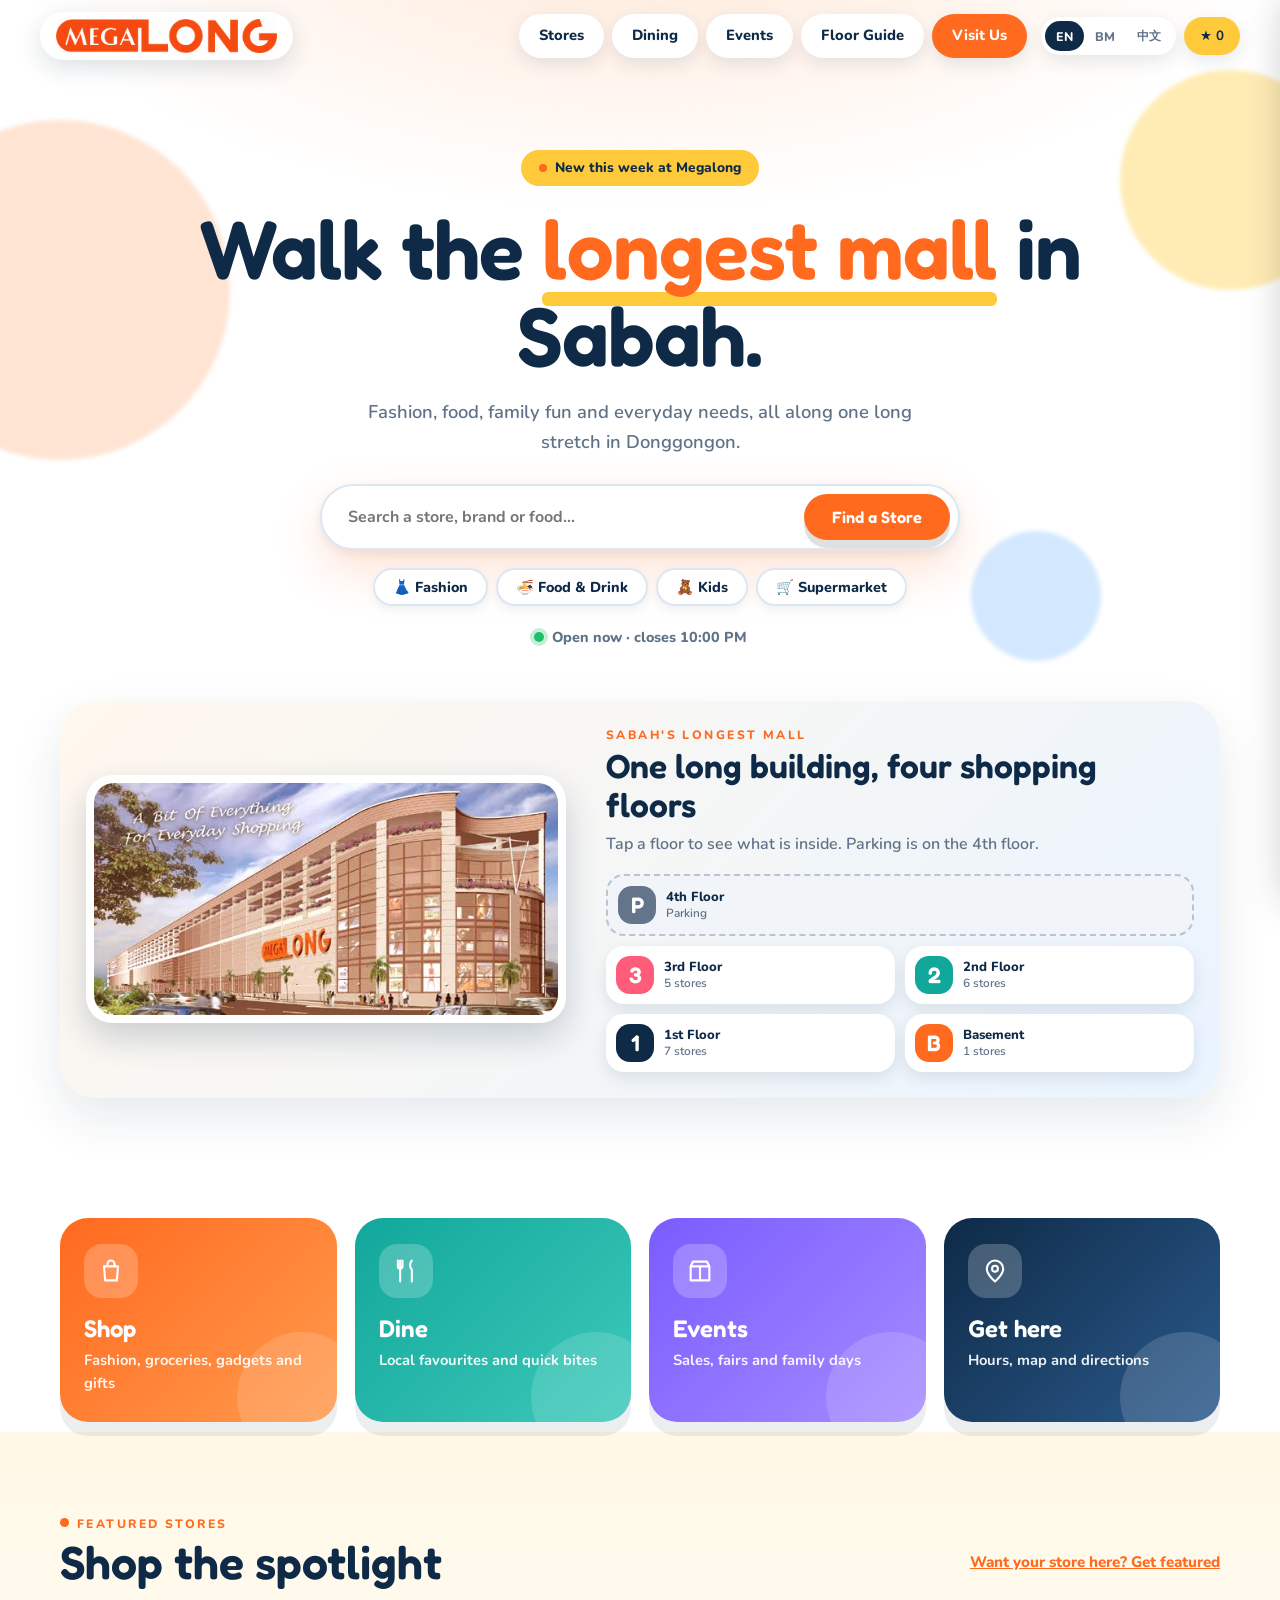
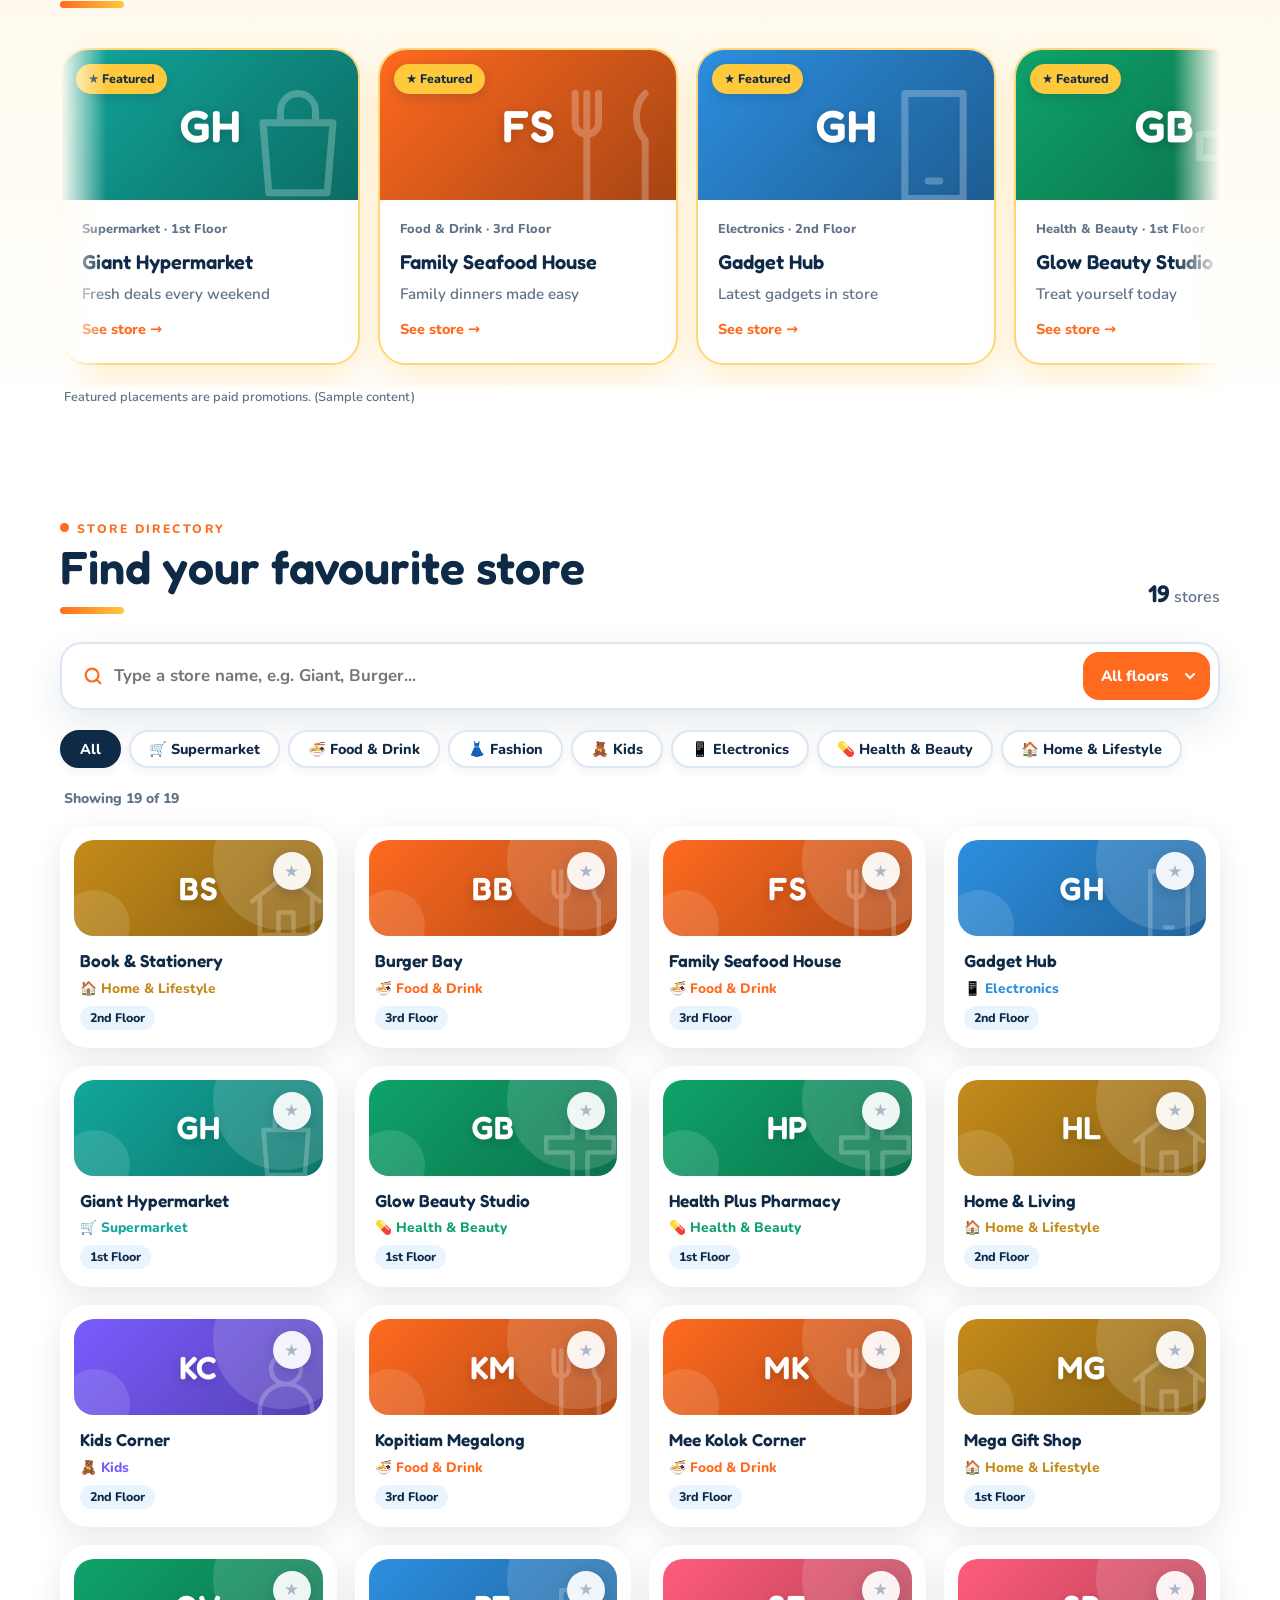
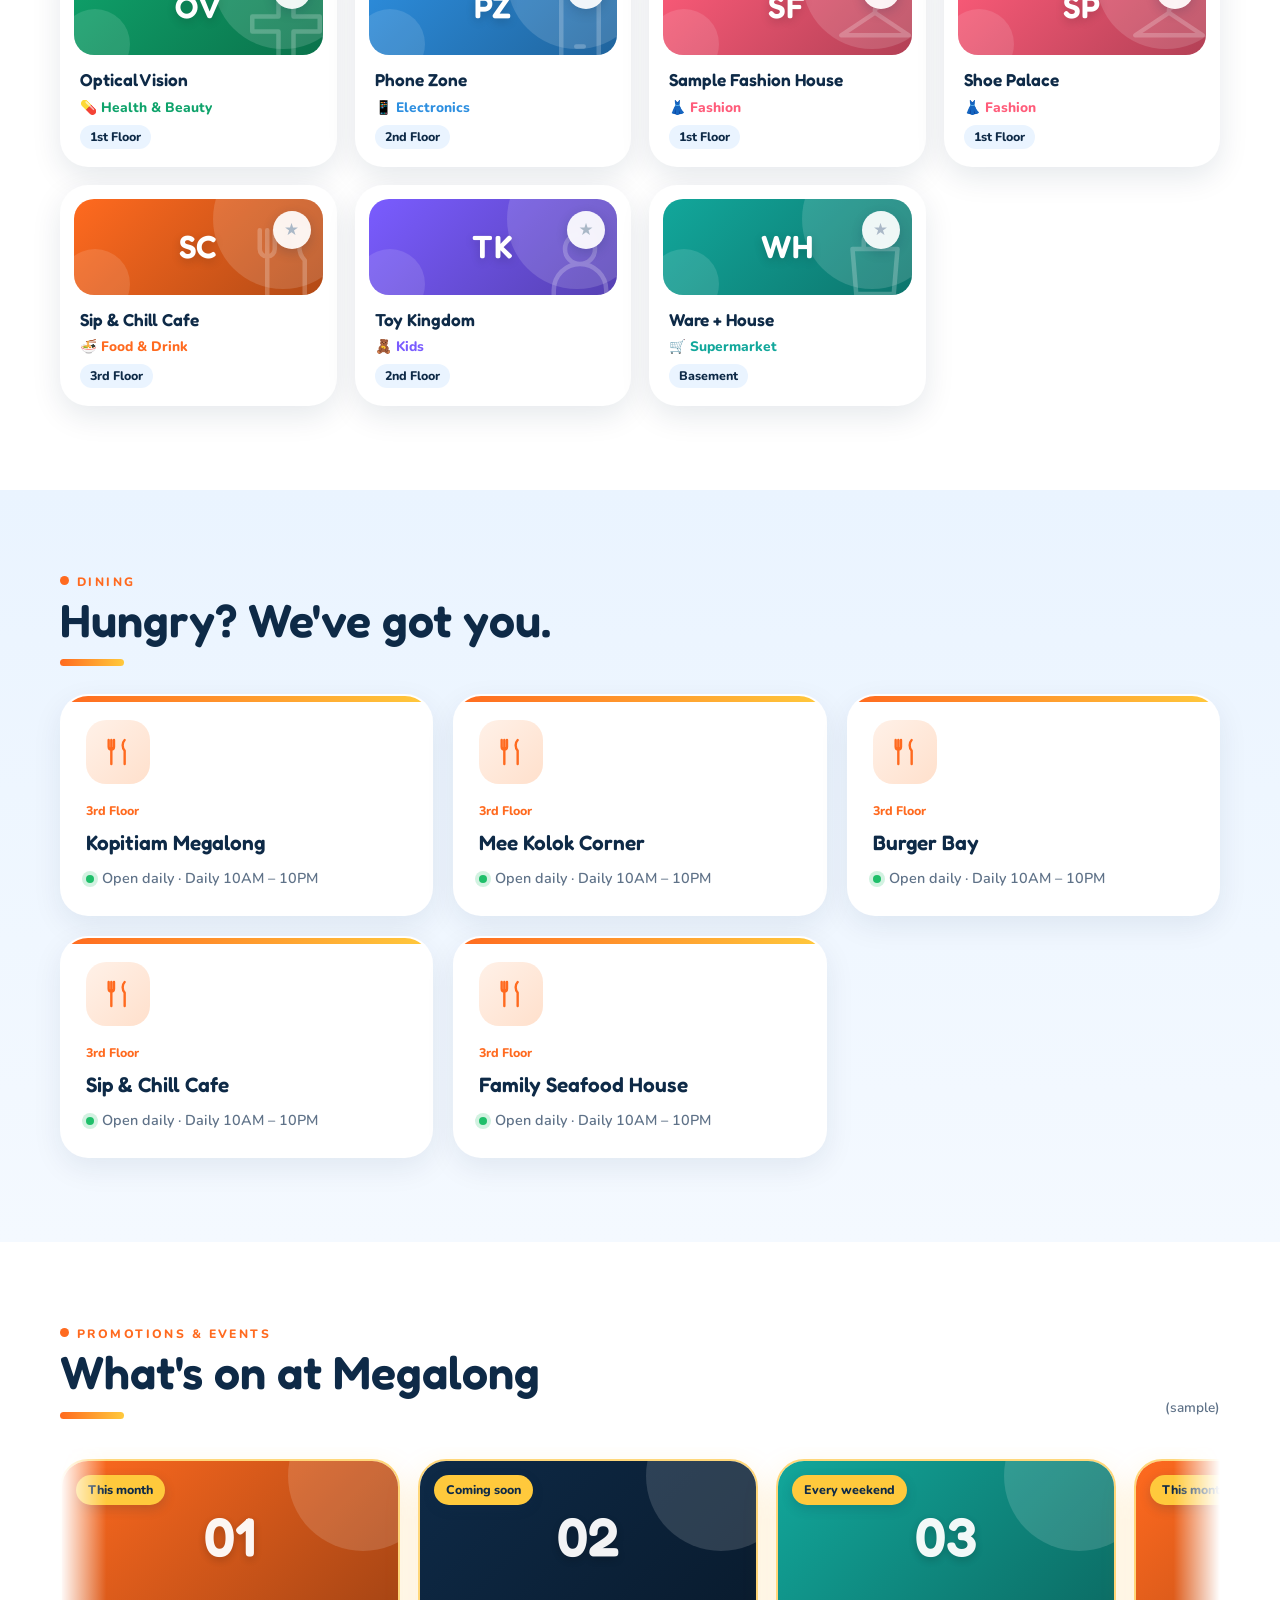
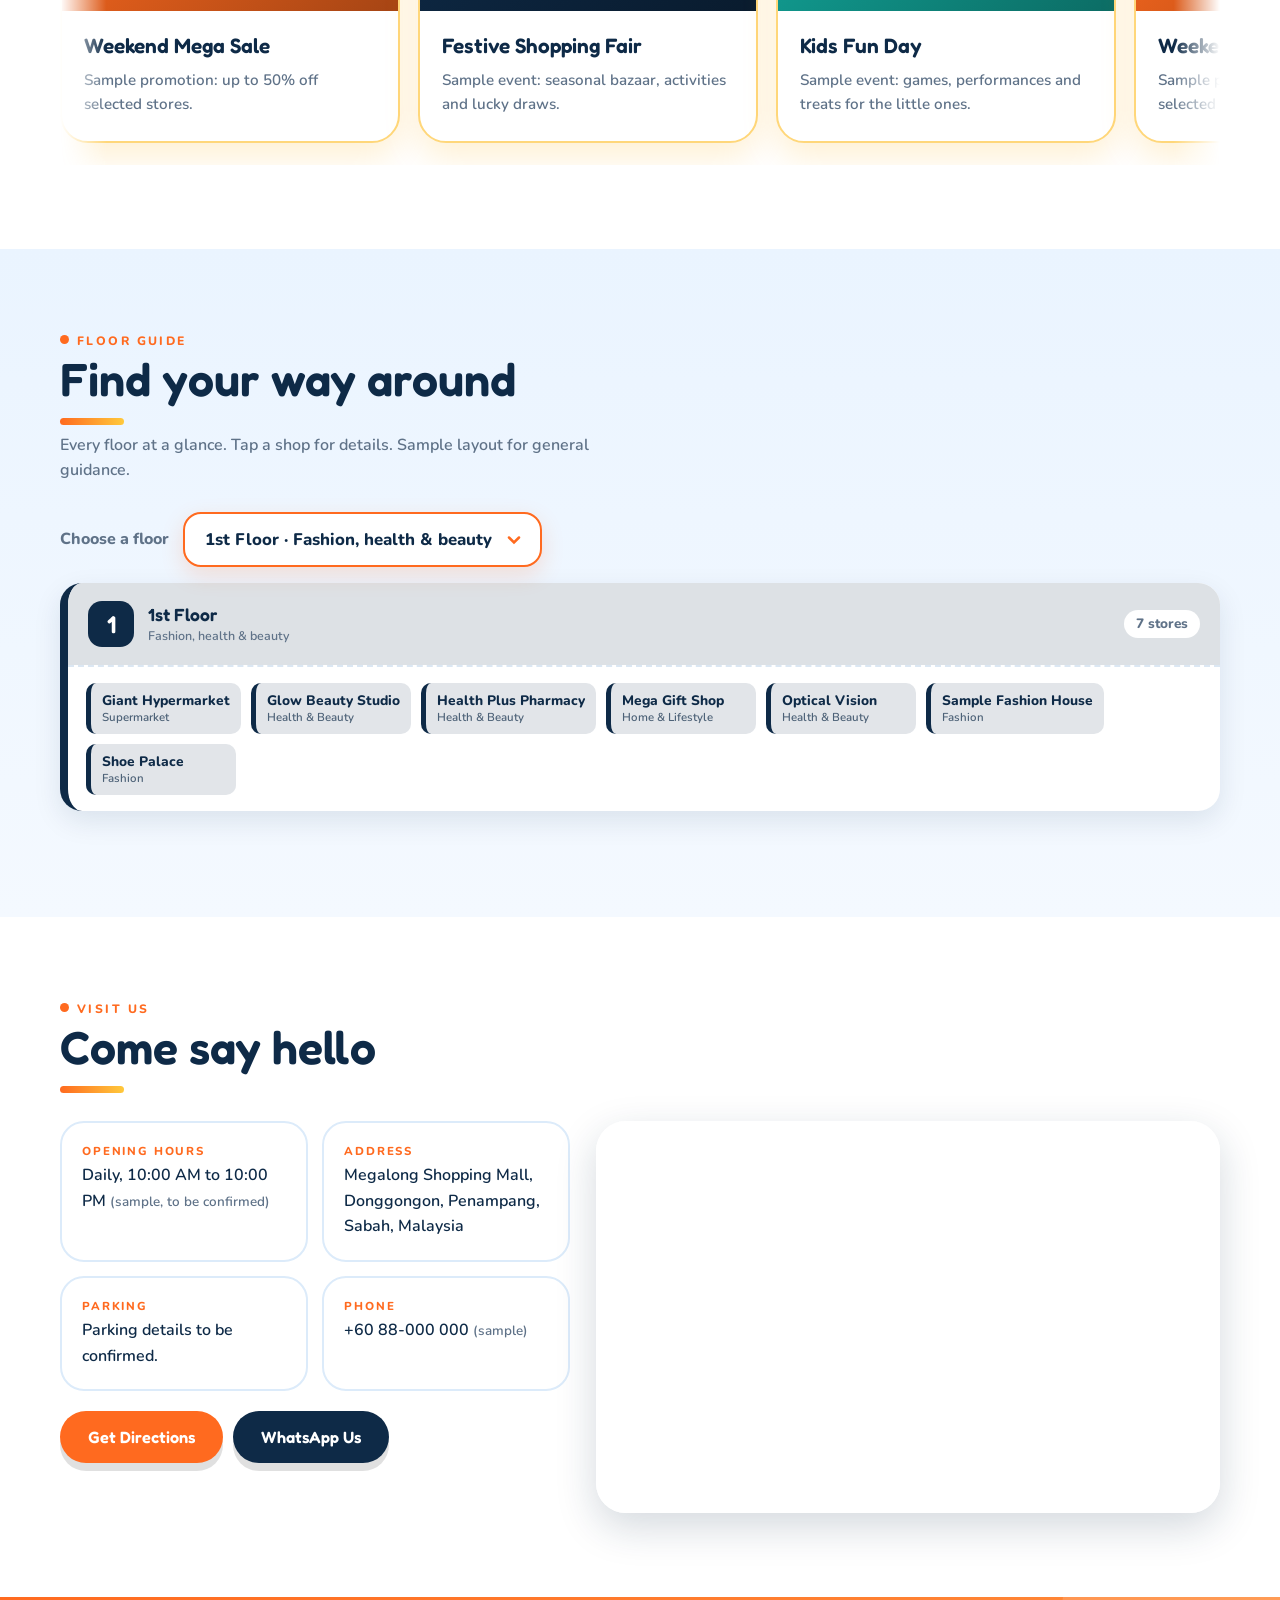
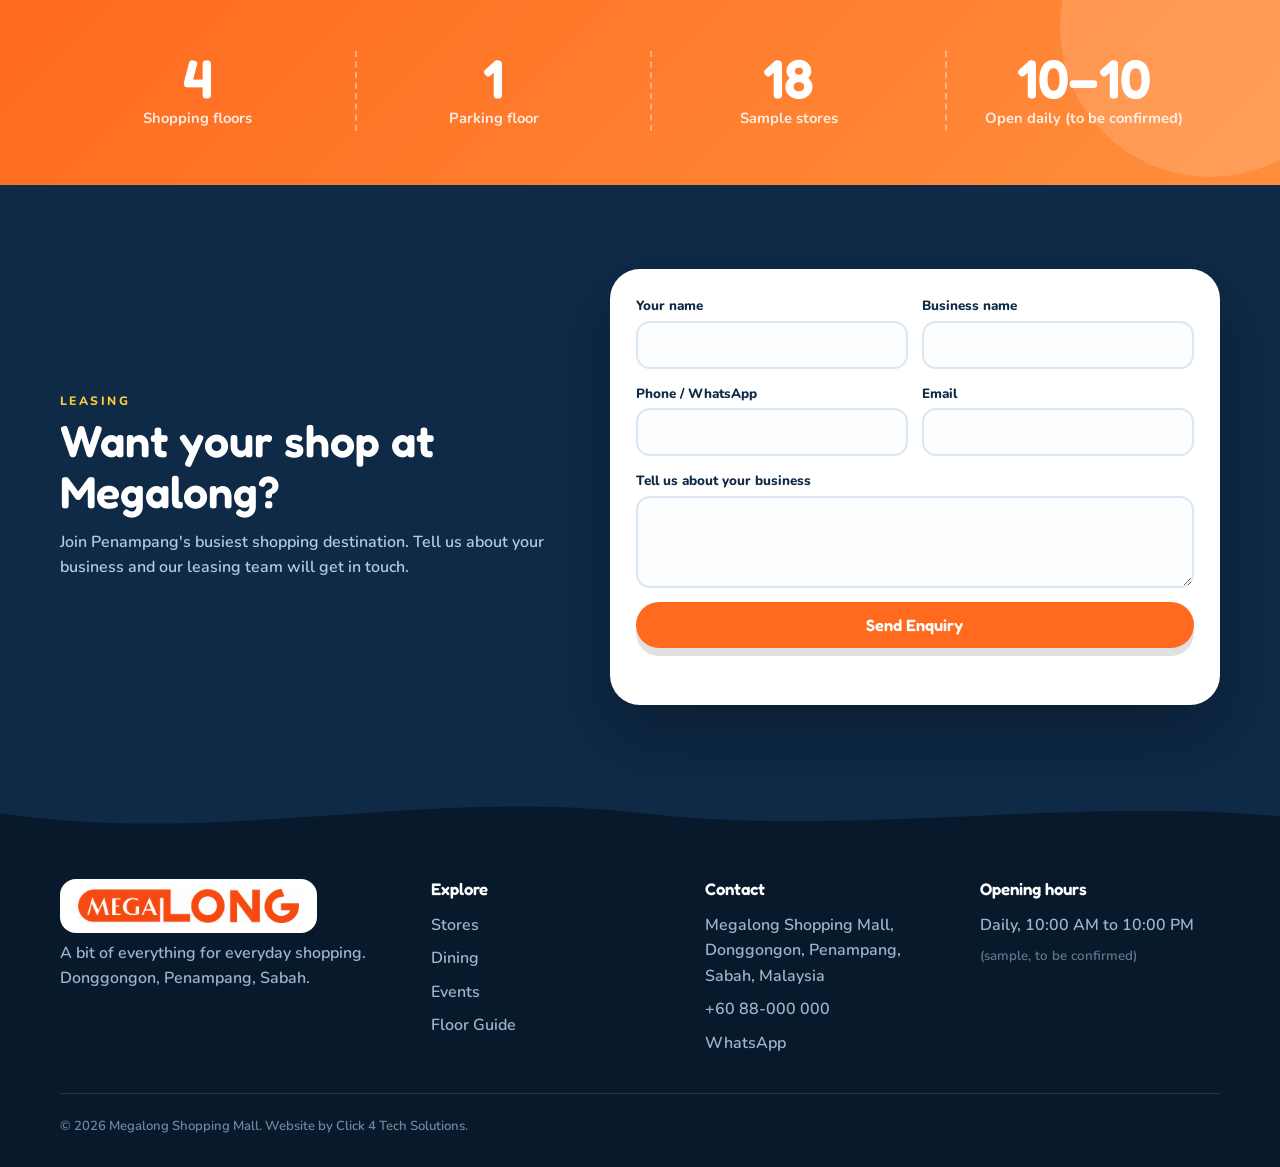
==== index.html @ cafb7c95 "Use high-resolution official logo and sharper favicon Co-Authored-By: Claude Sonnet 5.5 <noreply@ant" ====
<!DOCTYPE html>
<html lang="en">
<head>
<meta charset="UTF-8">
<meta name="viewport" content="width=device-width, initial-scale=1">
<meta name="theme-color" content="#f54a12">
<title>Megalong Shopping Mall | Donggongon, Penampang</title>
<meta name="description" content="Megalong Shopping Mall, Donggongon Penampang. Find stores, dining, events and plan your visit to Sabah's longest mall.">
<script>if(location.pathname==="/megalong")location.replace("/megalong/"+location.search+location.hash)</script>
<link rel="preconnect" href="https://fonts.googleapis.com">
<link rel="preconnect" href="https://fonts.gstatic.com" crossorigin>
<link href="https://fonts.googleapis.com/css2?family=Fredoka:wght@400;500;600&family=Nunito:wght@400;600;700;800&display=swap" rel="stylesheet">
<link rel="icon" href="favicon.ico" sizes="48x48">
<link rel="icon" href="favicon-32.png" type="image/png" sizes="32x32">
<link rel="icon" href="favicon-192.png" type="image/png" sizes="192x192">
<link rel="apple-touch-icon" href="apple-touch-icon.png">
<link rel="stylesheet" href="style.css">
</head>
<body>
<header class="nav" id="nav">
  <a class="logo" href="#top" aria-label="Megalong Shopping Mall">
    <!-- PLACEHOLDER WORDMARK: replace with assets/logo.png when the real logo file is available -->
    <img class="lgimg" src="assets/megalong-logo.png" alt="Megalong" width="270" height="46">
  </a>
  <nav class="menu" id="menu">
    <a href="#stores" data-i18n="d6.nav.stores">Stores</a>
    <a href="#dining" data-i18n="d6.nav.dining">Dining</a>
    <a href="#events" data-i18n="d6.nav.events">Events</a>
    <a href="#plan" data-i18n="d6.nav.plan">Floor Guide</a>
    <a href="#visit" class="cta" data-i18n="d6.nav.visit">Visit Us</a>
  </nav>
  <div class="tools">
    <div class="lang" role="group" aria-label="Language"><button data-lang="en" class="on">EN</button><button data-lang="ms">BM</button><button data-lang="zh">中文</button></div>
    <button class="listbtn" id="listBtn" aria-label="My list">&#9733; <b id="listCount">0</b></button>
    <button class="burger" id="burger" aria-label="Menu" aria-expanded="false">&#9776;</button>
  </div>
</header>

<main id="top">
<section class="hero">
  <span class="blob b1"></span><span class="blob b2"></span><span class="blob b3"></span>
  <a class="newtag" href="#events"><span class="dot"></span><span data-i18n="d6.new">New this week at Megalong</span></a>
  <h1><span data-i18n="d6.h1a">Walk the</span> <em data-i18n="d6.h1b">longest mall</em> <span data-i18n="d6.h1c">in Sabah.</span></h1>
  <p class="sub" data-i18n="d6.sub">Fashion, food, family fun and everyday needs, all along one long stretch in Donggongon.</p>
  <form class="search" id="hform" autocomplete="off">
    <input id="hq" type="search" data-i18n-ph="d6.search" placeholder="Search a store, brand or food..." aria-label="Search a store">
    <button class="btn" type="submit" data-i18n="d6.find">Find a Store</button>
  </form>
  <div class="chips" id="hchips"></div>
  <div class="open-badge" id="openBadge"><i></i><span id="openText">&nbsp;</span></div>
</section>

<section class="long" aria-label="The building">
  <div class="wrap lgcard rv">
    <figure class="bld">
      <img src="assets/megalong-building.jpg" alt="Megalong Shopping Mall, a long curved building">
    </figure>
    <div class="lgtxt">
      <p class="eye" data-i18n="d6.lg.eye">Sabah's longest mall</p>
      <h2 data-i18n="d6.lg.h">One long building, four shopping floors</h2>
      <p class="lgp" data-i18n="d6.lg.p">Tap a floor to see what is inside. Parking is on the 4th floor.</p>
      <div class="ribbon" id="ribbon"></div>
    </div>
  </div>
</section>

<section class="sec intents rv" aria-label="Quick links">
  <div class="wrap igrid">
    <a class="it c1" href="#stores" data-pick="all"><i><svg viewBox="0 0 24 24"><path d="M6 8h12l-1 12H7L6 8Zm3 0V6a3 3 0 0 1 6 0v2"/></svg></i><b data-i18n="d6.i1">Shop</b><span data-i18n="d6.i1p">Fashion, groceries, gadgets and gifts</span></a>
    <a class="it c2" href="#dining"><i><svg viewBox="0 0 24 24"><path d="M7 3v8M5 3v5a2 2 0 0 0 4 0V3M7 11v10M17 3c-2 2-2 6 0 8v10"/></svg></i><b data-i18n="d6.i2">Dine</b><span data-i18n="d6.i2p">Local favourites and quick bites</span></a>
    <a class="it c3" href="#events"><i><svg viewBox="0 0 24 24"><path d="M4 8h16v12H4zM4 8l2-4h12l2 4M12 8v12"/></svg></i><b data-i18n="d6.i3">Events</b><span data-i18n="d6.i3p">Sales, fairs and family days</span></a>
    <a class="it c4" href="#visit"><i><svg viewBox="0 0 24 24"><path d="M12 21s7-6.2 7-11a7 7 0 1 0-14 0c0 4.8 7 11 7 11Zm0-8.5a2.5 2.5 0 1 0 0-5 2.5 2.5 0 0 0 0 5Z"/></svg></i><b data-i18n="d6.i4">Get here</b><span data-i18n="d6.i4p">Hours, map and directions</span></a>
  </div>
</section>

<section id="featured" class="sec feat">
  <div class="wrap">
    <div class="sh rv"><div><p class="eye" data-i18n="d6.ft.eye">Featured stores</p><h2 data-i18n="d6.ft.h">Shop the spotlight</h2></div><a class="lnk ftcta" href="#leasing" data-i18n="d6.ft.cta">Want your store here? Get featured</a></div>
    <div class="ftrow" id="ftrow"></div>
    <p class="ftnote" data-i18n="d6.ft.note">Featured placements are paid promotions. (Sample content)</p>
  </div>
</section>

<section id="stores" class="sec">
  <div class="wrap">
    <div class="sh rv"><div><p class="eye" data-i18n="d6.dir.eye">Store directory</p><h2 data-i18n="d6.dir.h">Find your favourite store</h2></div><span class="cnt"><b id="dcount">0</b> <span data-i18n="d6.count">stores</span></span></div>
    <div class="dtool rv">
      <label class="dsearch"><svg viewBox="0 0 24 24" aria-hidden="true"><circle cx="11" cy="11" r="7"/><path d="M20 20l-4-4"/></svg><input id="dq" type="search" autocomplete="off" data-i18n-ph="d6.dsearch2" placeholder="Type a store name, e.g. Giant, Burger..."><button type="button" id="dqx" aria-label="Clear" hidden>&times;</button></label>
      <label class="dzone"><select id="dzone" aria-label="Floor"></select></label>
    </div>
    <div class="fbar"><div class="chips" id="cchips"></div></div>
    <div class="dsum"><span id="dsum"></span><button type="button" id="dclear" class="lnk" hidden data-i18n="d6.reset">Clear filters</button></div>
    <div class="grid" id="dgrid"></div>
    <div class="none" id="dnone" hidden><h3 data-i18n="d6.none.h">No stores found</h3><p data-i18n="d6.none.p">Try a different spelling or clear the filters.</p><button class="btn" id="dreset" data-i18n="d6.reset">Clear filters</button></div>
  </div>
</section>

<section id="dining" class="sec blue">
  <div class="wrap">
    <div class="sh rv"><div><p class="eye" data-i18n="d6.din.eye">Dining</p><h2 data-i18n="d6.din.h">Hungry? We've got you.</h2></div></div>
    <div class="dgrid" id="dining-grid"></div>
  </div>
</section>

<section id="events" class="sec">
  <div class="wrap">
    <div class="sh rv"><div><p class="eye" data-i18n="d6.ev.eye">Promotions & events</p><h2 data-i18n="d6.ev.h">What's on at Megalong</h2></div><span class="smp" data-i18n="sample">(sample)</span></div>
    <div class="ftrow evrow" id="eventGrid"></div>
  </div>
</section>

<section id="plan" class="sec blue">
  <div class="wrap">
    <div class="sh rv"><div><p class="eye" data-i18n="d6.plan.eye">Floor guide</p><h2 data-i18n="d6.plan.h">Find your way around</h2><p class="lede" data-i18n="d6.plan.p">Pick a level, then tap a shop for details. Sample layout for general guidance.</p></div></div>
    <div class="planwrap"><div class="plan" id="plangrid"></div></div>
  </div>
</section>

<section id="visit" class="sec">
  <div class="wrap">
    <div class="sh rv"><div><p class="eye" data-i18n="d6.vi.eye">Visit us</p><h2 data-i18n="d6.vi.h">Come say hello</h2></div></div>
    <div class="vgrid">
      <div class="vcards">
        <div class="vc"><small data-i18n="visit.hours">Opening hours</small><p><span data-i18n="hoursText"></span> <em data-i18n="tbc"></em></p></div>
        <div class="vc"><small data-i18n="visit.addr">Address</small><p data-i18n="addr.v"></p></div>
        <div class="vc"><small data-i18n="d6.park">Parking</small><p data-i18n="d6.parkp">Parking details to be confirmed.</p></div>
        <div class="vc"><small data-i18n="visit.phone">Phone</small><p>+60 88-000 000 <em data-i18n="sample"></em></p></div>
        <div class="vbtns"><a class="btn" target="_blank" rel="noopener" href="https://www.google.com/maps/search/?api=1&query=Megalong+Mall+Donggongon+Penampang" data-i18n="d6.dir">Get Directions</a><a class="btn alt" target="_blank" rel="noopener" href="https://wa.me/60120000000" data-i18n="d6.wa">WhatsApp Us</a></div>
      </div>
      <div class="vmap"><iframe title="Map of Megalong Shopping Mall, Donggongon" loading="lazy" referrerpolicy="no-referrer-when-downgrade" src="https://www.google.com/maps?q=Megalong+Mall+Donggongon+Penampang&output=embed"></iframe></div>
    </div>
  </div>
</section>

<section class="stats" aria-label="At a glance">
  <div class="wrap sgrid">
    <div><b data-count="4" id="st1">4</b><span data-i18n="d6.st1">Shopping floors</span></div>
    <div><b data-count="1" id="st2">1</b><span data-i18n="d6.st2">Parking floor</span></div>
    <div><b data-count="19" id="st3">19</b><span data-i18n="d6.st3">Sample stores</span></div>
    <div><b>10–10</b><span data-i18n="d6.st4">Open daily (to be confirmed)</span></div>
  </div>
</section>

<section id="leasing" class="sec lease">
  <div class="wrap lgrid">
    <div><p class="eye" data-i18n="d6.le.eye">Leasing</p><h2 data-i18n="d6.le.h">Want your shop at Megalong?</h2><p class="lede" data-i18n="d6.le.p">Join Penampang's busiest shopping destination. Tell us about your business and our leasing team will get in touch.</p></div>
    <form class="lform" id="lform" novalidate>
      <label><span data-i18n="d6.le.name">Your name</span><input id="lname" autocomplete="name"></label>
      <label><span data-i18n="d6.le.biz">Business name</span><input id="lbiz"></label>
      <label><span data-i18n="d6.le.phone">Phone / WhatsApp</span><input id="lphone" inputmode="tel" autocomplete="tel"></label>
      <label><span data-i18n="d6.le.mail">Email</span><input id="lmail" type="email" autocomplete="email"></label>
      <label class="full"><span data-i18n="d6.le.msg">Tell us about your business</span><textarea id="lmsg" rows="3"></textarea></label>
      <button class="btn" type="submit" data-i18n="d6.le.send">Send Enquiry</button>
      <p class="fmsg" id="fmsg" role="status"></p>
    </form>
  </div>
</section>
</main>

<div class="smodal" id="smodal" hidden role="dialog" aria-modal="true" aria-labelledby="smName">
  <div class="sbox">
    <button class="sclose" id="sclose" aria-label="Close">&times;</button>
    <div class="shead"><span class="smono" id="smMono"></span><div><h3 id="smName"></h3><p id="smCat"></p></div></div>
    <div class="szone" id="smZone"></div>
    <dl class="sdl"><dt data-i18n="d6.m.loc">Location</dt><dd id="smLoc"></dd><dt data-i18n="visit.hours">Opening hours</dt><dd><span data-i18n="hoursShort"></span> <em data-i18n="tbc"></em></dd></dl>
    <div class="sact" id="smAct"></div>
  </div>
</div>

<footer class="footer">
  <svg class="fwave" viewBox="0 0 1440 60" preserveAspectRatio="none" aria-hidden="true"><path d="M0,30 C240,70 480,0 720,30 C960,60 1200,10 1440,34 L1440,0 L0,0Z"/></svg>
  <div class="wrap fcols">
    <div><span class="flogo"><img src="assets/megalong-logo.png" alt="Megalong" width="270" height="46"></span><p data-i18n="foot.p"></p></div>
    <div><h4 data-i18n="d6.f.explore">Explore</h4><a href="#stores" data-i18n="d6.nav.stores">Stores</a><a href="#dining" data-i18n="d6.nav.dining">Dining</a><a href="#events" data-i18n="d6.nav.events">Events</a><a href="#plan" data-i18n="d6.nav.plan">Floor Guide</a></div>
    <div><h4 data-i18n="d6.f.contact">Contact</h4><span data-i18n="addr.v"></span><a href="tel:+6088000000">+60 88-000 000</a><a href="https://wa.me/60120000000" target="_blank" rel="noopener">WhatsApp</a></div>
    <div><h4 data-i18n="visit.hours">Opening hours</h4><span data-i18n="hoursText"></span><small data-i18n="tbc"></small></div>
  </div>
  <div class="wrap legal">&copy; <span id="yr"></span> Megalong Shopping Mall. Website by Click 4 Tech Solutions.</div>
</footer>
<div class="actionbar"><a href="tel:+6088000000" data-i18n="bar.call">Call</a><a href="https://wa.me/60120000000" target="_blank" rel="noopener">WhatsApp</a><a href="https://www.google.com/maps/search/?api=1&query=Megalong+Mall+Donggongon+Penampang" target="_blank" rel="noopener" data-i18n="bar.go">Directions</a></div>
<script src="common.js"></script>
<script src="app.js"></script>
</body>
</html>
---- style.css ----
:root{
  --navy:#0e2a47; --navy2:#1b4167; --or:#ff6a1f; --or-d:#e5560d; --yl:#ffc93c; --sky:#eaf4ff; --white:#fff; --muted:#5f7288; --line:#dbe7f3;
  --ml-bg:#ffffff; --ml-text:#0e2a47; --ml-accent:#ff6a1f; --ml-accent-text:#ffffff; --ml-line:#dbe7f3; --ml-radius:20px; --ml-font:Nunito,system-ui,sans-serif;
}
*{box-sizing:border-box;margin:0;padding:0}
html{scroll-behavior:smooth;scroll-padding-top:96px}
body{font-family:Nunito,"PingFang SC","Microsoft YaHei",system-ui,sans-serif;font-weight:600;color:var(--navy);background:#fff;line-height:1.6;overflow-x:hidden}
img{max-width:100%;display:block}a{color:inherit;text-decoration:none}button,input,textarea,select{font-family:inherit}button{cursor:pointer;color:inherit}
h1,h2,h3,.wm,.btn,.cnt b{font-family:Fredoka,"PingFang SC","Microsoft YaHei",sans-serif;font-weight:600}
.wrap{width:min(1160px,100% - 40px);margin-inline:auto}
.sec{padding:84px 0}.sec.blue{background:var(--sky)}
.eye{font:800 .76rem Nunito,sans-serif;letter-spacing:.2em;text-transform:uppercase;color:var(--or)}
.sh{display:flex;justify-content:space-between;align-items:flex-end;gap:20px;margin-bottom:28px}
.sh h2{font-size:clamp(1.9rem,4.2vw,2.9rem);line-height:1.15;margin-top:4px}
.lede{color:var(--muted);margin-top:8px;max-width:560px}
.cnt{color:var(--muted)}.cnt b{font-size:1.5rem;color:var(--navy)}.smp{color:var(--muted);font-size:.85rem}

/* nav */
.nav{position:fixed;z-index:60;top:12px;left:50%;transform:translateX(-50%);width:min(1200px,100% - 24px);display:flex;align-items:center;gap:14px;justify-content:space-between}
.logo{display:flex;align-items:center;gap:8px;background:#fff;padding:7px 18px 7px 8px;border-radius:999px;box-shadow:0 8px 24px rgba(14,42,71,.14)}
.lg{width:40px;height:40px;border-radius:50%;background:var(--or);color:#fff;display:grid;place-items:center;font:600 1.35rem Fredoka,sans-serif}
.wm{font-size:1.4rem}
.menu{display:flex;gap:8px;margin-left:auto}
.menu a{background:#fff;padding:10px 20px;border-radius:999px;box-shadow:0 6px 18px rgba(14,42,71,.1);font-weight:800;font-size:.92rem;transition:.2s}
.menu a:hover{transform:translateY(-2px);color:var(--or)}
.menu a.cta{background:var(--or);color:#fff}.menu a.cta:hover{background:var(--or-d);color:#fff}
.tools{display:flex;gap:8px;align-items:center}
.lang{display:flex;background:#fff;border-radius:999px;padding:4px;box-shadow:0 6px 18px rgba(14,42,71,.1)}
.lang button{border:0;background:none;padding:6px 11px;border-radius:999px;font-weight:800;font-size:.78rem;color:var(--muted)}
.lang button.on{background:var(--navy);color:#fff}
.listbtn{border:0;background:var(--yl);border-radius:999px;padding:10px 16px;font-weight:800;box-shadow:0 6px 18px rgba(14,42,71,.1)}
.burger{display:none;border:0;background:#fff;border-radius:50%;width:42px;height:42px;font-size:1.2rem;box-shadow:0 6px 18px rgba(14,42,71,.1)}

/* hero */
.hero{text-align:center;padding:150px 20px 40px;background:radial-gradient(900px 400px at 50% -10%,#ffe9d9,transparent 70%),#fff;position:relative}
.newtag{display:inline-flex;align-items:center;gap:8px;background:var(--yl);padding:7px 18px;border-radius:999px;font-weight:800;font-size:.86rem;margin-bottom:20px}
.newtag .dot{width:8px;height:8px;border-radius:50%;background:var(--or);animation:pulse 1.6s infinite}
@keyframes pulse{50%{transform:scale(1.7);opacity:.5}}
.hero h1{font-size:clamp(2.5rem,7vw,5.2rem);line-height:1.04;max-width:900px;margin:0 auto 18px;letter-spacing:-.01em}
.hero h1 em{font-style:normal;color:var(--or);position:relative;white-space:nowrap}
.hero h1 em::after{content:"";position:absolute;left:0;right:0;bottom:-.08em;height:.16em;border-radius:6px;background:var(--yl);z-index:-1}
.sub{max-width:600px;margin:0 auto 28px;font-size:1.15rem;color:var(--muted)}
.search{display:flex;gap:8px;max-width:640px;margin:0 auto 18px;background:#fff;border-radius:999px;padding:8px;box-shadow:0 16px 40px rgba(14,42,71,.16);border:2px solid var(--line)}
.search:focus-within{border-color:var(--or)}
.search input{flex:1;min-width:0;border:0;outline:none;padding:0 18px;font:700 1rem Nunito,sans-serif;color:var(--navy);background:none}
.btn{display:inline-block;background:var(--or);color:#fff;border:0;border-radius:999px;padding:13px 28px;font-size:1.02rem;transition:.2s;box-shadow:0 8px 0 rgba(0,0,0,.12)}
.btn:hover{transform:translateY(-2px);background:var(--or-d)}.btn:active{transform:translateY(3px);box-shadow:0 3px 0 rgba(0,0,0,.12)}
.btn.alt{background:var(--navy)}.btn.alt:hover{background:var(--navy2)}
.chips{display:flex;flex-wrap:wrap;gap:8px;justify-content:center}
.chip{border:2px solid var(--line);background:#fff;border-radius:999px;padding:7px 18px;font-weight:800;font-size:.9rem;transition:.2s}
.chip:hover{border-color:var(--or);color:var(--or)}.chip.on{background:var(--navy);border-color:var(--navy);color:#fff}
.open-badge{display:inline-flex;align-items:center;gap:8px;margin-top:20px;font-weight:800;font-size:.9rem;color:var(--muted)}
.open-badge i{width:10px;height:10px;border-radius:50%;background:#aaa}.open-badge.open i{background:#1fbf6a;box-shadow:0 0 0 4px rgba(31,191,106,.25)}.open-badge.closed i{background:#e04545}

/* long building band */
.long{position:relative;padding:10px 0 60px;background:#fff;display:flex;flex-direction:column;align-items:center}
.bld{order:1;position:relative;z-index:2;width:min(760px,90%);background:#fff;padding:12px;border-radius:30px;box-shadow:0 26px 60px rgba(14,42,71,.28)}
.bld img{width:100%;border-radius:20px;aspect-ratio:2/1;object-fit:cover}
.bld figcaption{position:absolute;right:26px;bottom:24px;font-size:.72rem;background:rgba(14,42,71,.7);color:#fff;padding:2px 12px;border-radius:999px}
.road{order:2;width:100%;height:110px;margin-top:-56px;background:var(--navy);border-top:6px solid var(--yl);position:relative}
.road::after{content:"";position:absolute;left:0;right:0;top:62%;height:4px;background:repeating-linear-gradient(90deg,#fff 0 30px,transparent 30px 60px);opacity:.5}
.road .tag{display:none}
.ribbon{order:3;width:min(1160px,100% - 40px);display:grid;grid-template-columns:repeat(6,1fr);gap:12px;margin-top:-34px;position:relative;z-index:3}
.zr{border:0;background:#fff;border-radius:22px;padding:14px 12px;text-align:left;box-shadow:0 10px 26px rgba(14,42,71,.14);transition:.25s;display:flex;align-items:center;gap:10px}
.zr:hover{transform:translateY(-6px);box-shadow:0 18px 34px rgba(255,106,31,.25)}
.zr b{font:600 1.7rem Fredoka,sans-serif;width:44px;height:44px;border-radius:14px;display:grid;place-items:center;color:#fff;background:var(--c);flex:none}
.zr span{font-size:.82rem;line-height:1.25;font-weight:800}.zr small{display:block;font-weight:600;color:var(--muted);font-size:.74rem}

/* directory */
.fbar{display:grid;gap:12px;margin-bottom:26px}.fbar .chips{justify-content:flex-start}
.chip.z{border-radius:12px;padding:6px 14px}
.grid{display:grid;grid-template-columns:repeat(3,1fr);gap:20px}
.card{background:#fff;border-radius:26px;padding:16px 16px 18px;box-shadow:0 10px 30px rgba(14,42,71,.1);border:2px solid transparent;transition:.25s;cursor:pointer;position:relative;text-align:left}
.card:hover,.card:focus-visible{transform:translateY(-6px) rotate(-.4deg);border-color:var(--or);outline:none}
.tile{height:112px;border-radius:18px;background:var(--c);display:grid;place-items:center;color:#fff;font:600 2.5rem Fredoka,sans-serif;margin-bottom:14px;position:relative;overflow:hidden}
.tile::before{content:"";position:absolute;width:140px;height:140px;border-radius:50%;background:rgba(255,255,255,.14);right:-30px;top:-50px}
.tile::after{content:"";position:absolute;width:70px;height:70px;border-radius:50%;background:rgba(255,255,255,.12);left:-14px;bottom:-24px}
.card h3{font-size:1.2rem;line-height:1.25;margin-bottom:6px}
.meta{display:flex;justify-content:space-between;gap:10px;color:var(--muted);font-size:.86rem}
.star{position:absolute;right:26px;top:26px;width:38px;height:38px;border-radius:50%;border:0;background:#fff;color:#aab8c7;font-size:1.05rem;box-shadow:0 4px 12px rgba(14,42,71,.2);z-index:2;transition:.2s}
.star:hover{color:var(--or);transform:scale(1.12)}.star.on{background:var(--yl);color:var(--navy)}
.none{text-align:center;border:3px dashed var(--line);border-radius:28px;padding:48px 20px}.none[hidden]{display:none}.none p{color:var(--muted);margin:6px 0 18px}

/* dining */
.dgrid{display:grid;grid-template-columns:repeat(3,1fr);gap:20px}
.dc{background:#fff;border-radius:26px;padding:24px;box-shadow:0 10px 30px rgba(14,42,71,.08);transition:.25s;cursor:pointer;text-align:left;border:2px solid transparent;position:relative}
.dc:hover{transform:translateY(-6px);border-color:var(--yl)}
.dc .em{width:64px;height:64px;border-radius:20px;background:#fff1e8;display:grid;place-items:center;font-size:2rem;margin-bottom:14px}
.dc small{color:var(--or);font-weight:800;font-size:.78rem}.dc h3{font-size:1.3rem;margin:2px 0 6px}.dc p{color:var(--muted);font-size:.9rem}

/* events */
.elist{display:grid;gap:14px}
.er{display:grid;grid-template-columns:150px 1fr;gap:22px;align-items:center;background:#fff;border-radius:24px;padding:18px 26px;box-shadow:0 10px 26px rgba(14,42,71,.08);border-left:10px solid var(--c);transition:.25s}
.er:hover{transform:translateX(8px)}
.er .when{font:600 1.05rem Fredoka,sans-serif;color:var(--c)}.er h3{font-size:1.25rem}.er p{color:var(--muted);font-size:.92rem}

/* plan */
.lvtabs{display:flex;gap:8px;margin-bottom:18px;flex-wrap:wrap}
.planwrap{overflow-x:auto;padding-bottom:10px}
.plan{display:grid;grid-template-columns:repeat(6,minmax(170px,1fr));gap:0;min-width:1040px;background:#fff;border-radius:26px;box-shadow:0 14px 40px rgba(14,42,71,.12);overflow:hidden}
.pz{padding:18px 14px 20px;border-right:2px dashed var(--line);min-height:300px}.pz:last-child{border:0}
.pz h4{display:flex;align-items:center;gap:8px;font:600 1rem Fredoka,sans-serif;margin-bottom:12px}
.pz h4 b{width:34px;height:34px;border-radius:11px;color:#fff;background:var(--c);display:grid;place-items:center;font-size:1.1rem}
.pz h4 small{display:block;font:600 .72rem Nunito,sans-serif;color:var(--muted)}
.shop{display:block;width:100%;text-align:left;border:0;background:color-mix(in srgb,var(--c) 12%,#fff);border-left:5px solid var(--c);border-radius:10px;padding:9px 11px;margin-bottom:8px;font-weight:800;font-size:.86rem;transition:.2s;line-height:1.3}
.shop:hover{transform:translateX(4px);background:var(--c);color:#fff}
.shop small{display:block;font-weight:600;opacity:.7;font-size:.72rem}
.pz .empty{color:#b3c1d1;font-size:.84rem;font-weight:700}

/* visit */
.vgrid{display:grid;grid-template-columns:.9fr 1.1fr;gap:26px;align-items:stretch}
.vcards{display:grid;grid-template-columns:1fr 1fr;gap:14px;align-content:start}
.vc{background:var(--sky);border-radius:22px;padding:20px}.vc small{display:block;font:800 .72rem Nunito,sans-serif;letter-spacing:.16em;text-transform:uppercase;color:var(--or);margin-bottom:4px}.vc em{color:var(--muted);font-style:normal;font-size:.84rem}
.vbtns{grid-column:1/-1;display:flex;gap:10px;flex-wrap:wrap;margin-top:6px}
.vmap{border-radius:30px;overflow:hidden;border:6px solid #fff;box-shadow:0 14px 40px rgba(14,42,71,.18);min-height:380px}.vmap iframe{width:100%;height:100%;min-height:380px;border:0;display:block}

/* leasing */
.lease{background:var(--navy);color:#fff}.lease .eye{color:var(--yl)}.lease .lede{color:#b8cade}
.lgrid{display:grid;grid-template-columns:.9fr 1.1fr;gap:50px;align-items:center}.lgrid h2{font-size:clamp(1.9rem,4vw,2.8rem);line-height:1.15;margin:6px 0 12px}
.lform{display:grid;grid-template-columns:1fr 1fr;gap:14px;background:#fff;color:var(--navy);border-radius:30px;padding:26px}
.lform label{display:grid;gap:4px;font-weight:800;font-size:.84rem}.lform .full{grid-column:1/-1}
.lform input,.lform textarea{border:2px solid var(--line);border-radius:14px;padding:11px 14px;font:700 1rem Nunito,sans-serif;color:var(--navy);outline:none;background:#fbfdff;resize:vertical}
.lform input:focus,.lform textarea:focus{border-color:var(--or)}.lform .btn{grid-column:1/-1}
.fmsg{grid-column:1/-1;font-size:.88rem;color:var(--or-d);min-height:1.2em}

/* popup */
.smodal{position:fixed;inset:0;z-index:100;background:rgba(14,42,71,.55);backdrop-filter:blur(4px);display:grid;place-items:center;padding:20px}.smodal[hidden]{display:none}
.sbox{position:relative;background:#fff;border-radius:30px;width:min(440px,100%);padding:30px 26px 26px;box-shadow:0 30px 80px rgba(0,0,0,.35);animation:pop .25s ease}
@keyframes pop{from{transform:translateY(14px) scale(.96);opacity:0}}
.sclose{position:absolute;right:14px;top:10px;border:0;background:none;font-size:1.9rem;line-height:1;color:var(--muted)}
.shead{display:flex;gap:14px;align-items:center;margin-bottom:16px}.shead h3{font-size:1.4rem;line-height:1.2}.shead p{color:var(--muted)}
.smono{width:64px;height:64px;border-radius:20px;color:#fff;display:grid;place-items:center;font:600 1.4rem Fredoka,sans-serif;flex:none}
.zbar{display:grid;grid-template-columns:repeat(6,1fr);gap:4px}.zbar i{font:600 .95rem Fredoka,sans-serif;font-style:normal;text-align:center;padding:6px 0;border-radius:10px;background:var(--sky);color:var(--muted)}.zbar i.on{background:var(--or);color:#fff}
.szone small{display:block;margin-top:6px;color:var(--muted);font-size:.76rem}
.sdl{margin:16px 0}.sdl dt{font:800 .7rem Nunito,sans-serif;letter-spacing:.16em;text-transform:uppercase;color:var(--or);margin-top:8px}.sdl dd em{font-style:normal;color:var(--muted);font-size:.84rem}
.sact{display:flex;gap:10px;align-items:center;flex-wrap:wrap}.sact .btn{padding:10px 20px;font-size:.92rem}.sact .star{position:static;box-shadow:none;border:2px solid var(--line)}
body.noscroll{overflow:hidden}

.footer{background:#08192b;color:#9fb4cc;text-align:center;padding:50px 0 36px}.fin{display:flex;flex-direction:column;gap:10px;align-items:center}.footer .wm{font-size:1.9rem;color:#fff}.footer small{opacity:.6}
.actionbar{display:none}

@media(max-width:1000px){
  .menu{position:fixed;top:68px;left:12px;right:12px;background:#fff;border-radius:26px;padding:14px;flex-direction:column;box-shadow:0 20px 50px rgba(14,42,71,.3);display:none;margin:0}.menu.open{display:flex}.menu a{box-shadow:none;background:var(--sky)}
  .burger{display:block}.grid,.dgrid{grid-template-columns:repeat(2,1fr)}
  .vgrid,.lgrid{grid-template-columns:1fr}.ribbon{grid-template-columns:repeat(3,1fr)}
}
@media(max-width:700px){
  .sec{padding:60px 0}.hero{padding-top:120px}.grid,.dgrid{grid-template-columns:1fr}
  .bld{width:94%}.road{height:80px;margin-top:-40px}.ribbon{grid-template-columns:repeat(2,1fr);margin-top:-24px}
  .er{grid-template-columns:1fr;gap:4px}.lform,.vcards{grid-template-columns:1fr}
  .search{flex-direction:column;border-radius:30px}.search input{padding:12px 16px}
  .sh{flex-direction:column;align-items:flex-start}
  .wm{font-size:1.15rem}.lang button{padding:6px 8px}
  body{padding-bottom:62px}
  .actionbar{display:grid;grid-template-columns:repeat(3,1fr);position:fixed;left:10px;right:10px;bottom:10px;z-index:60;background:#fff;border-radius:999px;box-shadow:0 10px 30px rgba(14,42,71,.3);overflow:hidden}
  .actionbar a{padding:13px 4px;text-align:center;font-weight:800;font-size:.88rem}.actionbar a:nth-child(2){background:#1fbf6a;color:#fff}
}
@media(prefers-reduced-motion:reduce){*{animation:none!important;transition:none!important}}


/* ===== POLISH PASS ===== */
.rv{opacity:0;transform:translateY(26px);transition:opacity .8s ease,transform .8s ease}.rv.in{opacity:1;transform:none}
.hero{overflow:hidden}
.hero>*:not(.blob){position:relative;z-index:2}
.blob{position:absolute;border-radius:50%;pointer-events:none;z-index:0;filter:blur(2px)}
.b1{width:340px;height:340px;background:#ffd9c2;left:-110px;top:120px;opacity:.7;animation:fl 11s ease-in-out infinite}
.b2{width:220px;height:220px;background:#ffe8a3;right:-60px;top:70px;opacity:.8;animation:fl 9s ease-in-out infinite reverse}
.b3{width:130px;height:130px;background:#cfe6ff;right:14%;bottom:30px;opacity:.9;animation:fl 8s ease-in-out infinite}
@keyframes fl{50%{transform:translateY(-18px) rotate(6deg)}}
.hero h1{animation:rise .9s ease both}.hero .sub{animation:rise .9s .1s ease both}.hero .search{animation:rise .9s .2s ease both}.hero .chips{animation:rise .9s .3s ease both}
@keyframes rise{from{opacity:0;transform:translateY(20px)}}
.hero h1 em::after{z-index:-1}
.hero .search{box-shadow:0 20px 50px rgba(255,106,31,.2),0 4px 12px rgba(14,42,71,.08)}
.chip{box-shadow:0 4px 10px rgba(14,42,71,.06)}.chip:hover{transform:translateY(-2px)}
.bld{overflow:visible}
.fchip{position:absolute;display:flex;align-items:center;gap:8px;background:#fff;border-radius:999px;padding:9px 16px 9px 12px;font-weight:800;font-size:.84rem;box-shadow:0 12px 30px rgba(14,42,71,.22);z-index:4;animation:fl 7s ease-in-out infinite}
.fchip svg{width:20px;height:20px;fill:none;stroke:var(--or);stroke-width:2;stroke-linecap:round;stroke-linejoin:round}
.f1{right:-26px;top:26px}.f2{left:-26px;bottom:56px;animation-delay:-3s}.f2 svg{stroke:#e0a400;fill:#ffd45a}

.sh h2::after{content:"";display:block;width:64px;height:7px;border-radius:6px;background:linear-gradient(90deg,var(--or),var(--yl));margin-top:12px}
.sh .eye::before{content:"";display:inline-block;width:9px;height:9px;border-radius:50%;background:var(--or);margin-right:8px;vertical-align:1px}
.sec.blue{background:linear-gradient(180deg,#eaf4ff,#f4f9ff)}

.intents{padding:70px 0 10px}
.igrid{display:grid;grid-template-columns:repeat(4,1fr);gap:18px}
.it{display:flex;flex-direction:column;gap:6px;padding:26px 24px;border-radius:28px;color:#fff;background:var(--g);box-shadow:0 14px 0 rgba(14,42,71,.08);transition:.3s;position:relative;overflow:hidden}
.it::after{content:"";position:absolute;right:-30px;bottom:-40px;width:130px;height:130px;border-radius:50%;background:rgba(255,255,255,.14);transition:.4s}
.it:hover{transform:translateY(-8px) rotate(-.6deg)}.it:hover::after{transform:scale(1.4)}
.it i{width:54px;height:54px;border-radius:18px;background:rgba(255,255,255,.22);display:grid;place-items:center;margin-bottom:10px}
.it svg{width:28px;height:28px;fill:none;stroke:#fff;stroke-width:1.8;stroke-linecap:round;stroke-linejoin:round}
.it b{font:600 1.5rem Fredoka,sans-serif}.it span{font-weight:700;opacity:.92;font-size:.92rem;position:relative;z-index:1}
.it.c1{--g:linear-gradient(135deg,#ff6a1f,#ff9a4d)}.it.c2{--g:linear-gradient(135deg,#12a79b,#3cc9ba)}.it.c3{--g:linear-gradient(135deg,#7a5cff,#a58bff)}.it.c4{--g:linear-gradient(135deg,#0e2a47,#2b5a8c)}

/* directory cards */
.card{border-radius:28px;padding:14px 14px 18px}
.tile{height:128px;border-radius:20px;background:linear-gradient(135deg,var(--c),color-mix(in srgb,var(--c) 70%,#000));font-size:2.4rem;letter-spacing:.02em}
.tile .ti{position:absolute;right:-8px;bottom:-14px;width:110px;height:110px;fill:none;stroke:rgba(255,255,255,.22);stroke-width:1.2;stroke-linecap:round;stroke-linejoin:round}
.tile span{position:relative;z-index:1;text-shadow:0 3px 10px rgba(0,0,0,.18)}
.card h3{padding:0 6px}.meta{padding:0 6px}
.card:hover{box-shadow:0 22px 44px rgba(14,42,71,.18)}
.star{right:24px;top:24px;backdrop-filter:blur(6px);background:rgba(255,255,255,.92)}

/* dining */
.dc{border-radius:28px;overflow:hidden}
.dc::before{content:"";position:absolute;left:0;top:0;right:0;height:6px;background:linear-gradient(90deg,var(--or),var(--yl))}
.dc .em{background:linear-gradient(135deg,#fff1e8,#ffe0cc)}.dc .em svg{width:32px;height:32px;fill:none;stroke:var(--or);stroke-width:1.8;stroke-linecap:round;stroke-linejoin:round}
.dc p{display:flex;align-items:center;gap:8px;margin-top:8px}.od{width:8px;height:8px;border-radius:50%;background:#1fbf6a;box-shadow:0 0 0 4px rgba(31,191,106,.2)}

/* events */
.er{grid-template-columns:200px 1fr;border-radius:26px;border-left:0;position:relative;overflow:hidden}
.er::before{content:"";position:absolute;left:0;top:0;bottom:0;width:10px;background:var(--c)}
.er .when{display:flex;align-items:center;gap:12px;padding-left:10px}
.er .when i{font:600 1.15rem Fredoka,sans-serif;font-style:normal;width:48px;height:48px;border-radius:16px;background:var(--c);color:#fff;display:grid;place-items:center;flex:none}

/* plan */
.plan{border-radius:30px}.pz{background:linear-gradient(180deg,color-mix(in srgb,var(--c) 5%,#fff),#fff)}
.lvtabs .chip{padding:9px 22px}

/* stats */
.stats{background:linear-gradient(135deg,#ff6a1f,#ff8f3d);color:#fff;padding:54px 0;position:relative;overflow:hidden}
.stats::before{content:"";position:absolute;width:300px;height:300px;border-radius:50%;background:rgba(255,255,255,.14);right:-80px;top:-120px}
.sgrid{display:grid;grid-template-columns:repeat(4,1fr);gap:20px;text-align:center;position:relative}
.sgrid>div+div{border-left:2px dashed rgba(255,255,255,.4)}
.sgrid b{display:block;font:600 3.4rem/1 Fredoka,sans-serif;color:#fff}.sgrid span{font-weight:700;opacity:.85;font-size:.92rem}

/* leasing & visit polish */
.vc{border-radius:24px;border:2px solid #dcebfa;background:#fff}
.lform{box-shadow:0 30px 70px rgba(0,0,0,.28)}

/* footer */
.footer{position:relative;padding:90px 0 30px;text-align:left}
.fwave{position:absolute;left:0;right:0;top:-1px;width:100%;height:50px;fill:#fff}
.lease+.footer .fwave,.footer .fwave{fill:#0e2a47}
.fcols{display:grid;grid-template-columns:1.4fr 1fr 1fr 1fr;gap:34px;padding-bottom:36px;border-bottom:1px solid rgba(255,255,255,.12)}
.fcols>div{display:flex;flex-direction:column;gap:8px;align-items:flex-start}
.fcols h4{font:600 1.05rem Fredoka,sans-serif;color:#fff;margin-bottom:6px}.fcols a:hover{color:var(--yl)}
.footer .wm{font-size:1.9rem;color:#fff}.legal{padding-top:22px;font-size:.82rem;opacity:.7}
.footer{background:#08192b}

@media(max-width:1000px){.igrid{grid-template-columns:1fr 1fr}.sgrid{grid-template-columns:1fr 1fr}.sgrid>div:nth-child(3){border-left:0}.fcols{grid-template-columns:1fr 1fr}.f1{right:6px}.f2{left:6px}}
@media(max-width:700px){.igrid{grid-template-columns:1fr}.er{grid-template-columns:1fr}.fcols{grid-template-columns:1fr}.fchip{font-size:.74rem;padding:7px 12px 7px 9px}.f1{top:-14px}.f2{bottom:-10px}.sgrid b{font-size:2.6rem}.tile{height:110px}}
@media(prefers-reduced-motion:reduce){.rv{opacity:1;transform:none}.blob,.fchip{animation:none}}

/* DIRECTORY v2 */
.dtool{display:flex;gap:14px;align-items:center;flex-wrap:wrap;background:#fff;border-radius:999px;padding:10px 12px 10px 22px;box-shadow:0 14px 36px rgba(14,42,71,.1);border:2px solid var(--line);margin-bottom:20px;position:sticky;top:84px;z-index:20}
.dsearch{flex:1;min-width:220px;display:flex;align-items:center;gap:10px}
.dsearch svg{width:22px;height:22px;fill:none;stroke:var(--or);stroke-width:2.4;stroke-linecap:round;flex:none}
.dsearch input{flex:1;border:0;outline:0;font:700 1.02rem Nunito,sans-serif;background:transparent;color:var(--navy);min-width:0}
.dsearch #dqx{border:0;background:var(--line);width:28px;height:28px;border-radius:50%;font-size:1.2rem;line-height:1;color:var(--navy)}
.dctl{display:flex;gap:10px;align-items:center}
.dsort{display:flex;align-items:center;gap:8px;font-weight:800;font-size:.85rem;color:var(--muted)}
.dsort select{border:2px solid var(--line);border-radius:999px;padding:8px 14px;font:800 .9rem Nunito,sans-serif;color:var(--navy);background:#fff}
.vtog{display:flex;background:var(--sky,#eaf4ff);border-radius:999px;padding:4px}
.vtog button{width:38px;height:34px;border:0;border-radius:999px;background:transparent;display:grid;place-items:center}
.vtog svg{width:18px;height:18px;fill:none;stroke:var(--navy);stroke-width:2;stroke-linecap:round}
.vtog button.on{background:var(--or)}.vtog button.on svg{stroke:#fff}
.chip em{font-style:normal;font-weight:800;font-size:.74rem;background:rgba(14,42,71,.08);border-radius:999px;padding:1px 8px;margin-left:4px}
.chip.on em{background:rgba(255,255,255,.22)}
.chips.az{gap:5px}.chip.l{padding:4px 0;min-width:34px;text-align:center;font-size:.82rem;border-radius:10px}
.dsum{display:flex;align-items:center;gap:14px;color:var(--muted);font-weight:800;font-size:.9rem;margin:2px 4px 18px}
.lnk{border:0;background:none;color:var(--or);font-weight:800;text-decoration:underline;font-size:.9rem}.lnk[hidden]{display:none}
.grp{grid-column:1/-1;font:600 1.15rem Fredoka,sans-serif;color:var(--navy);display:flex;align-items:center;gap:12px;margin-top:10px}
.grp::after{content:"";flex:1;height:2px;background:var(--line);border-radius:2px}
.card .cb{padding:0 6px}.card .cb h3{padding:0}.card .cb .meta{padding:0}
.cc{color:var(--c);font-weight:800}
.zb{background:var(--sky,#eaf4ff);color:var(--navy);font-weight:800;border-radius:999px;padding:2px 10px;font-size:.78rem;white-space:nowrap}
.go{display:block;margin:12px 6px 0;color:var(--or);font-weight:800;font-size:.86rem;opacity:0;transform:translateX(-6px);transition:.25s}
.card:hover .go,.card:focus-visible .go{opacity:1;transform:none}
.grid.list{grid-template-columns:1fr;gap:12px}
.grid.list .card{display:grid;grid-template-columns:76px 1fr auto;align-items:center;gap:18px;padding:12px 70px 12px 12px;border-radius:24px}
.grid.list .tile{height:76px;width:76px;margin:0;border-radius:18px;font-size:1.5rem}.grid.list .tile .ti{width:64px;height:64px}
.grid.list .cb{display:flex;align-items:center;justify-content:space-between;gap:16px}.grid.list .cb .meta{gap:14px;align-items:center}
.grid.list .go{opacity:1;transform:none;margin:0}
.grid.list .card:hover{transform:translateX(6px)}
@media(max-width:700px){.dtool{border-radius:26px;padding:12px 14px;top:70px;position:static}.dctl{width:100%;justify-content:space-between}.grid.list .card{grid-template-columns:60px 1fr;padding-right:56px}.grid.list .tile{width:60px;height:60px}.grid.list .cb{flex-direction:column;align-items:flex-start;gap:4px}.grid.list .go{display:none}}
.grid.list .star{top:50%;margin-top:-19px;right:18px}
@media(max-width:700px){
.fbar .chips{flex-wrap:nowrap;overflow-x:auto;padding-bottom:6px;margin:0 -20px;padding-left:20px;padding-right:20px;scrollbar-width:none}
.fbar .chips::-webkit-scrollbar{display:none}.fbar .chip{flex:none;white-space:nowrap}
.lang button,.lang a{white-space:nowrap}.tools{gap:6px}#listBtn{white-space:nowrap}
}
@media(max-width:480px){.logo{padding:5px 12px 5px 5px;gap:6px}.logo .wm{font-size:1.05rem}.nav{gap:6px}.lang button{padding:6px 8px}#listBtn{padding:8px 11px}}

/* DIRECTORY v3: simple */
.dtool{position:static;border-radius:22px;padding:8px 8px 8px 20px;margin-bottom:16px;gap:10px;flex-wrap:nowrap}
.dsearch input{font-size:1.05rem}
.dzone select{border:0;background:var(--or);color:#fff;border-radius:16px;padding:14px 18px;font:800 .95rem Nunito,sans-serif;cursor:pointer}
.fbar{margin-bottom:10px}
.fbar .chips{flex-wrap:nowrap;overflow-x:auto;scrollbar-width:none;padding:4px 2px 10px;margin:0 -2px}
.fbar .chips::-webkit-scrollbar{display:none}.fbar .chip{flex:none;white-space:nowrap}
.dsum{margin:0 4px 16px;font-size:.88rem}
.card{padding:12px 12px 16px}.tile{height:96px;font-size:2rem}.tile .ti{width:90px;height:90px}
.grid{grid-template-columns:repeat(4,1fr);gap:18px}
.card .cb h3{font-size:1.08rem}
.card .meta{flex-direction:column;gap:6px;align-items:flex-start}
@media(max-width:1000px){.grid{grid-template-columns:repeat(3,1fr)}}
@media(max-width:700px){.grid{grid-template-columns:repeat(2,1fr);gap:12px}.dtool{flex-wrap:wrap;border-radius:22px;padding:10px 12px}.dzone{width:100%}.dzone select{width:100%}.tile{height:80px}.card .cb h3{font-size:.98rem}.star{width:32px;height:32px;right:18px;top:18px}}
.dzone select{appearance:none;-webkit-appearance:none;padding-right:38px;background:var(--or) url("data:image/svg+xml,%3Csvg xmlns=%27http://www.w3.org/2000/svg%27 viewBox=%270 0 24 24%27 fill=%27none%27 stroke=%27white%27 stroke-width=%273%27 stroke-linecap=%27round%27%3E%3Cpath d=%27M6 9l6 6 6-6%27/%3E%3C/svg%3E") no-repeat right 12px center/16px}

/* FEATURED ROW */
.feat{background:linear-gradient(180deg,#fff8e6,#fff);padding-bottom:30px}
.ftcta{align-self:center;font-size:.95rem}
.ftrow{display:flex;gap:18px;overflow-x:auto;scroll-snap-type:x mandatory;padding:12px 4px 22px;scrollbar-width:thin}
.fcard{flex:0 0 300px;scroll-snap-align:start;background:#fff;border-radius:28px;overflow:hidden;position:relative;cursor:pointer;border:2px solid #ffd77a;box-shadow:0 14px 34px rgba(255,170,0,.18);transition:.25s}
.fcard:hover,.fcard:focus-visible{transform:translateY(-6px);border-color:var(--yl);outline:none;box-shadow:0 22px 44px rgba(255,170,0,.28)}
.fbadge{position:absolute;left:14px;top:14px;z-index:2;background:var(--yl);color:var(--navy);font-weight:800;font-size:.78rem;padding:5px 12px;border-radius:999px;box-shadow:0 4px 12px rgba(14,42,71,.18)}
.ftile{height:150px;background:linear-gradient(135deg,var(--c),color-mix(in srgb,var(--c) 65%,#000));display:grid;place-items:center;position:relative;overflow:hidden}
.ftile svg{position:absolute;right:-10px;bottom:-16px;width:140px;height:140px;fill:none;stroke:rgba(255,255,255,.25);stroke-width:1.2;stroke-linecap:round;stroke-linejoin:round}
.ftile b{color:#fff;font:600 2.8rem Fredoka,sans-serif;position:relative;text-shadow:0 3px 10px rgba(0,0,0,.2)}
.fb{padding:16px 20px 20px}.fb small{color:var(--muted);font-weight:800;font-size:.8rem}
.fb h3{font-size:1.25rem;margin:4px 0 4px}.fb p{color:var(--muted);font-size:.95rem}
.fgo{display:inline-block;margin-top:12px;color:var(--or);font-weight:800;font-size:.9rem}
.ftnote{color:var(--muted);font-size:.8rem;margin:0 4px}
@media(max-width:700px){.fcard{flex-basis:260px}.ftcta{align-self:flex-start}}

/* spotlight marquee: moves left to right, pauses on hover */
.ftrow{overflow:hidden;scroll-snap-type:none;display:block;padding:12px 0 22px;-webkit-mask-image:linear-gradient(90deg,transparent,#000 4%,#000 96%,transparent);mask-image:linear-gradient(90deg,transparent,#000 4%,#000 96%,transparent)}
.fttrack{display:flex;gap:18px;width:max-content;animation:ftmove 40s linear infinite}
.ftrow:hover .fttrack,.ftrow:focus-within .fttrack{animation-play-state:paused}
@keyframes ftmove{from{transform:translateX(calc(-33.3333% - 6px))}to{transform:translateX(0)}}
@media(prefers-reduced-motion:reduce){.ftrow{overflow-x:auto;-webkit-mask-image:none;mask-image:none}.fttrack{animation:none}}

/* COMPACT BUILDING BLOCK */
.long{display:block;padding:10px 0 50px;background:#fff}
.lgcard{display:grid;grid-template-columns:minmax(0,480px) 1fr;gap:40px;align-items:center;background:linear-gradient(135deg,#fff8ee,#eaf4ff);border-radius:36px;padding:26px;box-shadow:0 20px 50px rgba(14,42,71,.1)}
.lgcard .bld{width:100%;order:0;margin:0;padding:8px;border-radius:26px;box-shadow:0 14px 34px rgba(14,42,71,.2)}
.lgcard .bld img{aspect-ratio:2/1;border-radius:20px;display:block}
.lgcard .fchip{left:20px;right:auto;top:20px;bottom:auto;animation:none;font-size:.78rem;padding:6px 12px 6px 9px;box-shadow:0 6px 16px rgba(14,42,71,.2)}
.lgtxt h2{font-size:clamp(1.5rem,3vw,2.1rem);line-height:1.15;margin:4px 0 8px}
.lgp{color:var(--muted);margin-bottom:16px;max-width:520px}
.lgcard .ribbon{width:100%;margin:0;display:grid;grid-template-columns:repeat(3,1fr);gap:10px}
.lgcard .zr{padding:10px;border-radius:18px;box-shadow:0 6px 16px rgba(14,42,71,.1)}
.lgcard .zr b{width:38px;height:38px;font-size:1.4rem}
@media(max-width:900px){.lgcard{grid-template-columns:1fr;gap:20px;padding:16px;border-radius:28px;width:calc(100% - 32px)}}
@media(max-width:500px){.lgcard .ribbon{grid-template-columns:repeat(2,1fr)}}

/* FLOORS */
.zbar{grid-template-columns:repeat(5,1fr)}
.lgcard .ribbon{grid-template-columns:repeat(2,1fr)}
.zr.pk{background:#f1f4f8;border:2px dashed #b8c4d2;box-shadow:none}
.plan{display:block;min-width:0;background:transparent;box-shadow:none;border-radius:0;overflow:visible}
.planwrap{overflow:visible}
.fl{display:grid;grid-template-columns:230px 1fr;background:#fff;border-radius:22px;box-shadow:0 10px 28px rgba(14,42,71,.1);margin-bottom:12px;overflow:hidden;border-left:8px solid var(--c)}
.flh{display:flex;align-items:center;gap:14px;padding:18px 20px;background:color-mix(in srgb,var(--c) 8%,#fff)}
.flh b{width:46px;height:46px;border-radius:14px;background:var(--c);color:#fff;display:grid;place-items:center;font:600 1.5rem Fredoka,sans-serif;flex:none}
.flh span{font:600 1.1rem Fredoka,sans-serif;line-height:1.2}.flh small{display:block;font:600 .78rem Nunito,sans-serif;color:var(--muted);margin-top:2px}
.fls{display:flex;flex-wrap:wrap;gap:10px;padding:16px 18px;align-items:center}
.fls .shop{width:auto;margin:0;min-width:150px}
.fl.pk{background:repeating-linear-gradient(135deg,#f6f8fb 0 14px,#eef2f7 14px 28px);border-left-color:#64748b}
.pkp{font-weight:800;color:var(--muted)}
@media(max-width:700px){.fl{grid-template-columns:1fr}.fls .shop{flex:1 1 calc(50% - 10px);min-width:0}}
.lgcard .zr.pk{grid-column:1/-1}

/* FLOOR ACCORDION */
.fl{display:block}
.flh{display:flex;align-items:center;gap:14px;width:100%;border:0;text-align:left;cursor:pointer;color:var(--navy);transition:background .2s}
.flh:hover{background:color-mix(in srgb,var(--c) 16%,#fff)}
.flh span{flex:1}
.flh em{font-style:normal;font-weight:800;font-size:.85rem;color:var(--muted);background:#fff;border-radius:999px;padding:3px 12px}
.chev{width:12px;height:12px;border-right:3px solid var(--navy);border-bottom:3px solid var(--navy);transform:rotate(45deg);margin:0 6px 4px 6px;transition:.25s;flex:none}
.fl.open .chev{transform:rotate(-135deg);margin-bottom:-4px}
.fl.open .flh{background:color-mix(in srgb,var(--c) 14%,#fff)}
.fls[hidden]{display:none}
.fls{border-top:2px dashed var(--line);animation:flo .25s ease}
@keyframes flo{from{opacity:0;transform:translateY(-6px)}to{opacity:1;transform:none}}
.evc{flex-basis:340px}.evc .fb{padding:18px 22px 24px}.evc .fb h3{font-size:1.3rem;margin:0 0 6px}.evc .ftile b{font-size:3.4rem;opacity:.95}
.evc .ftile::after{content:"";position:absolute;width:150px;height:150px;border-radius:50%;background:rgba(255,255,255,.14);right:-40px;top:-60px}

/* FLOOR DROPDOWN */
.flsel{display:flex;align-items:center;gap:14px;flex-wrap:wrap;margin-bottom:16px;font-weight:800}
.flsel span{color:var(--muted)}
.flsel select{appearance:none;-webkit-appearance:none;min-width:min(100%,340px);border:2px solid var(--or);border-radius:18px;padding:14px 48px 14px 20px;font:800 1.05rem Nunito,sans-serif;color:var(--navy);background:#fff url("data:image/svg+xml,%3Csvg xmlns=%27http://www.w3.org/2000/svg%27 viewBox=%270 0 24 24%27 fill=%27none%27 stroke=%27%23ff6a1f%27 stroke-width=%273%27 stroke-linecap=%27round%27%3E%3Cpath d=%27M6 9l6 6 6-6%27/%3E%3C/svg%3E") no-repeat right 16px center/20px;box-shadow:0 8px 22px rgba(255,106,31,.18);cursor:pointer}
.flsel select:focus{outline:3px solid rgba(255,106,31,.3)}
.flh{cursor:default}.flh:hover{background:color-mix(in srgb,var(--c) 8%,#fff)}.chev{display:none}
.fl .flh{background:color-mix(in srgb,var(--c) 14%,#fff)}

/* official logo */
.logo{padding:7px 16px}.lgimg{height:34px;width:auto;display:block}
.flogo{display:inline-block;background:#fff;border-radius:16px;padding:10px 18px}.flogo img{height:34px;width:auto;display:block}
@media(max-width:480px){.logo{padding:6px 12px}.lgimg{height:28px}}
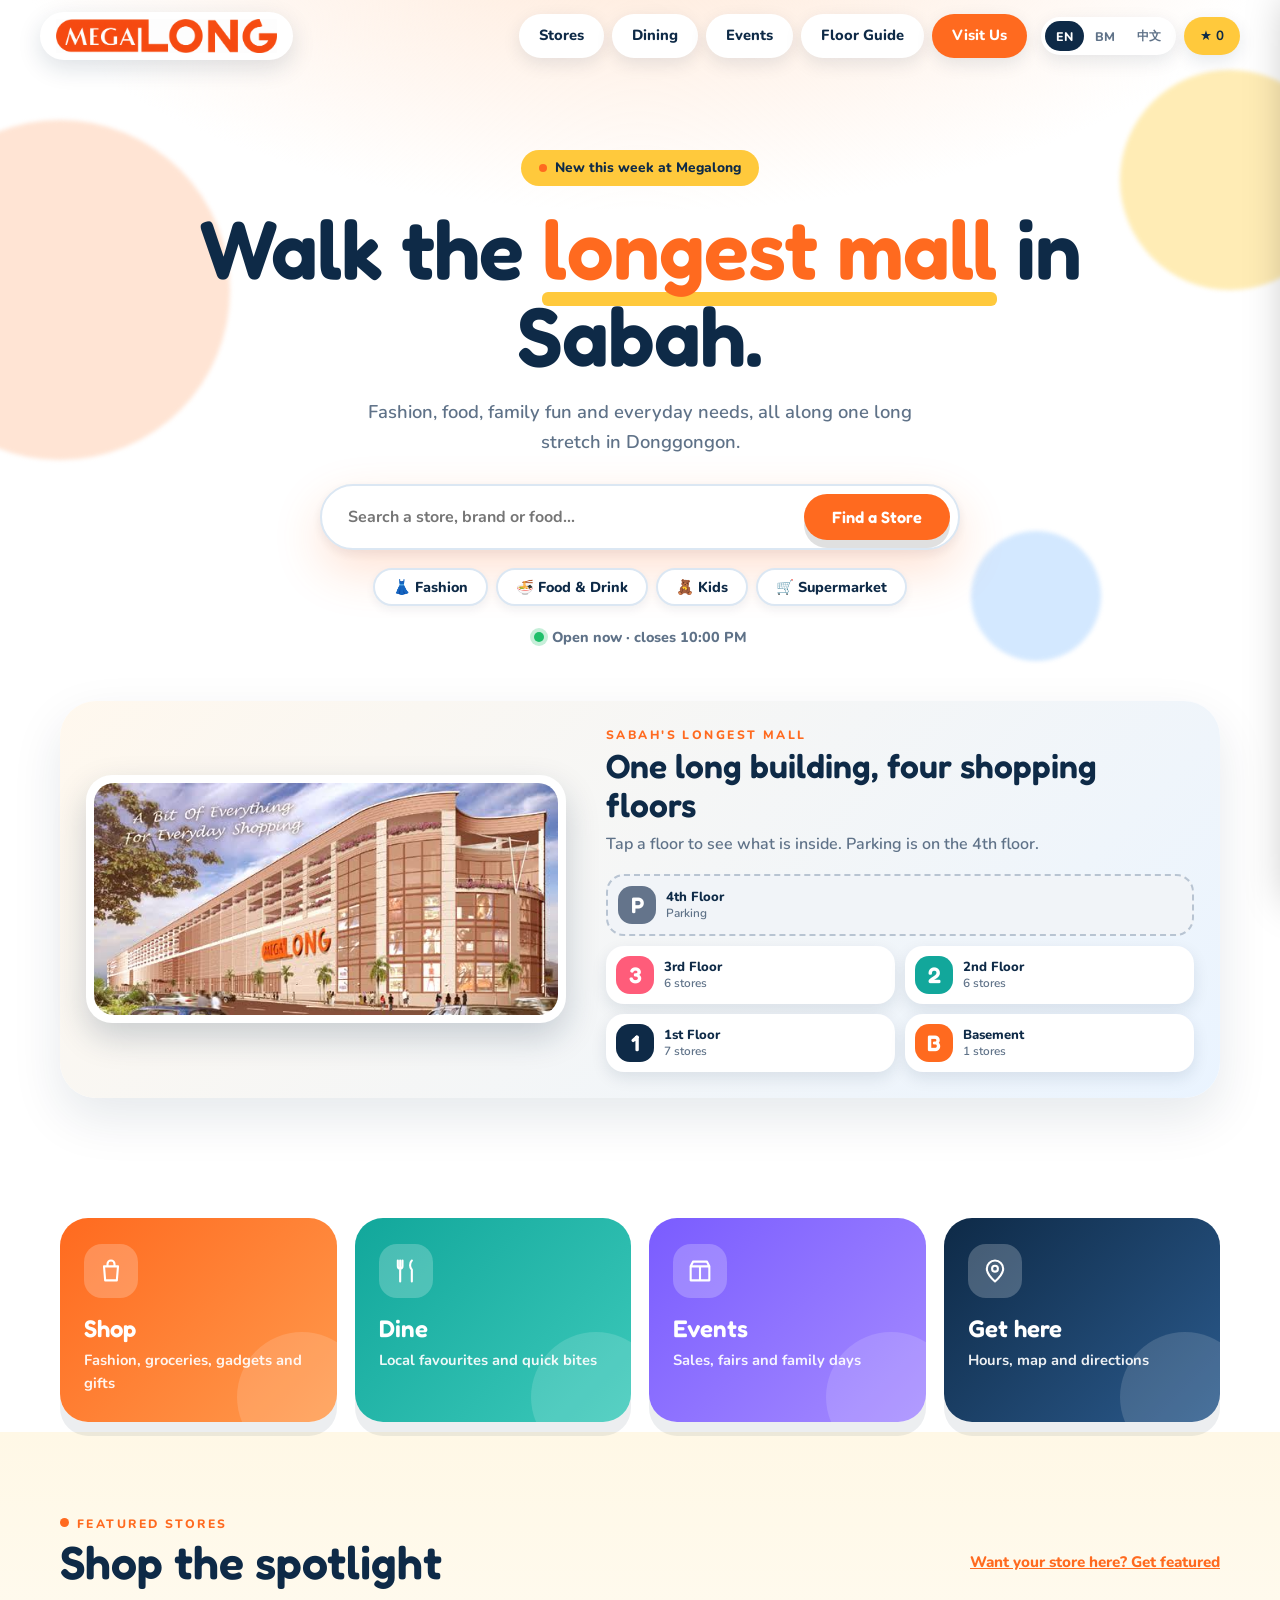
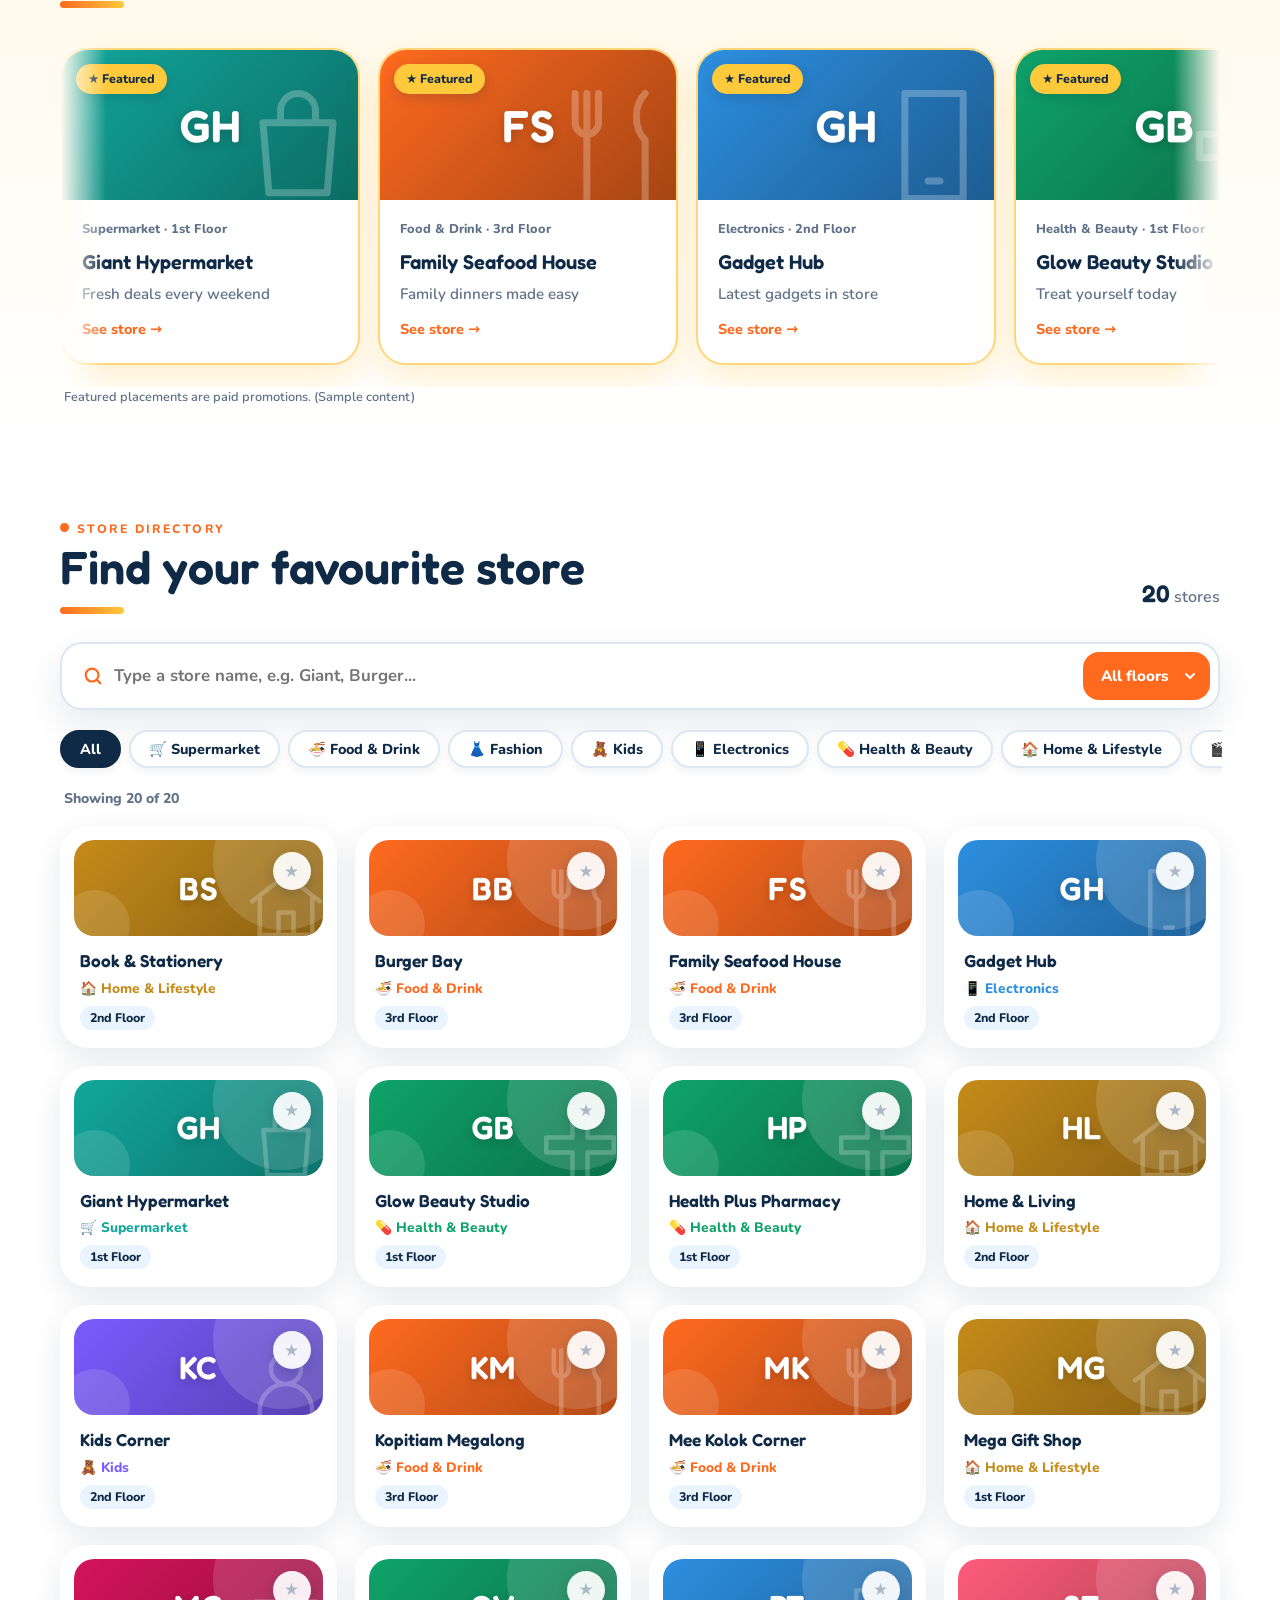
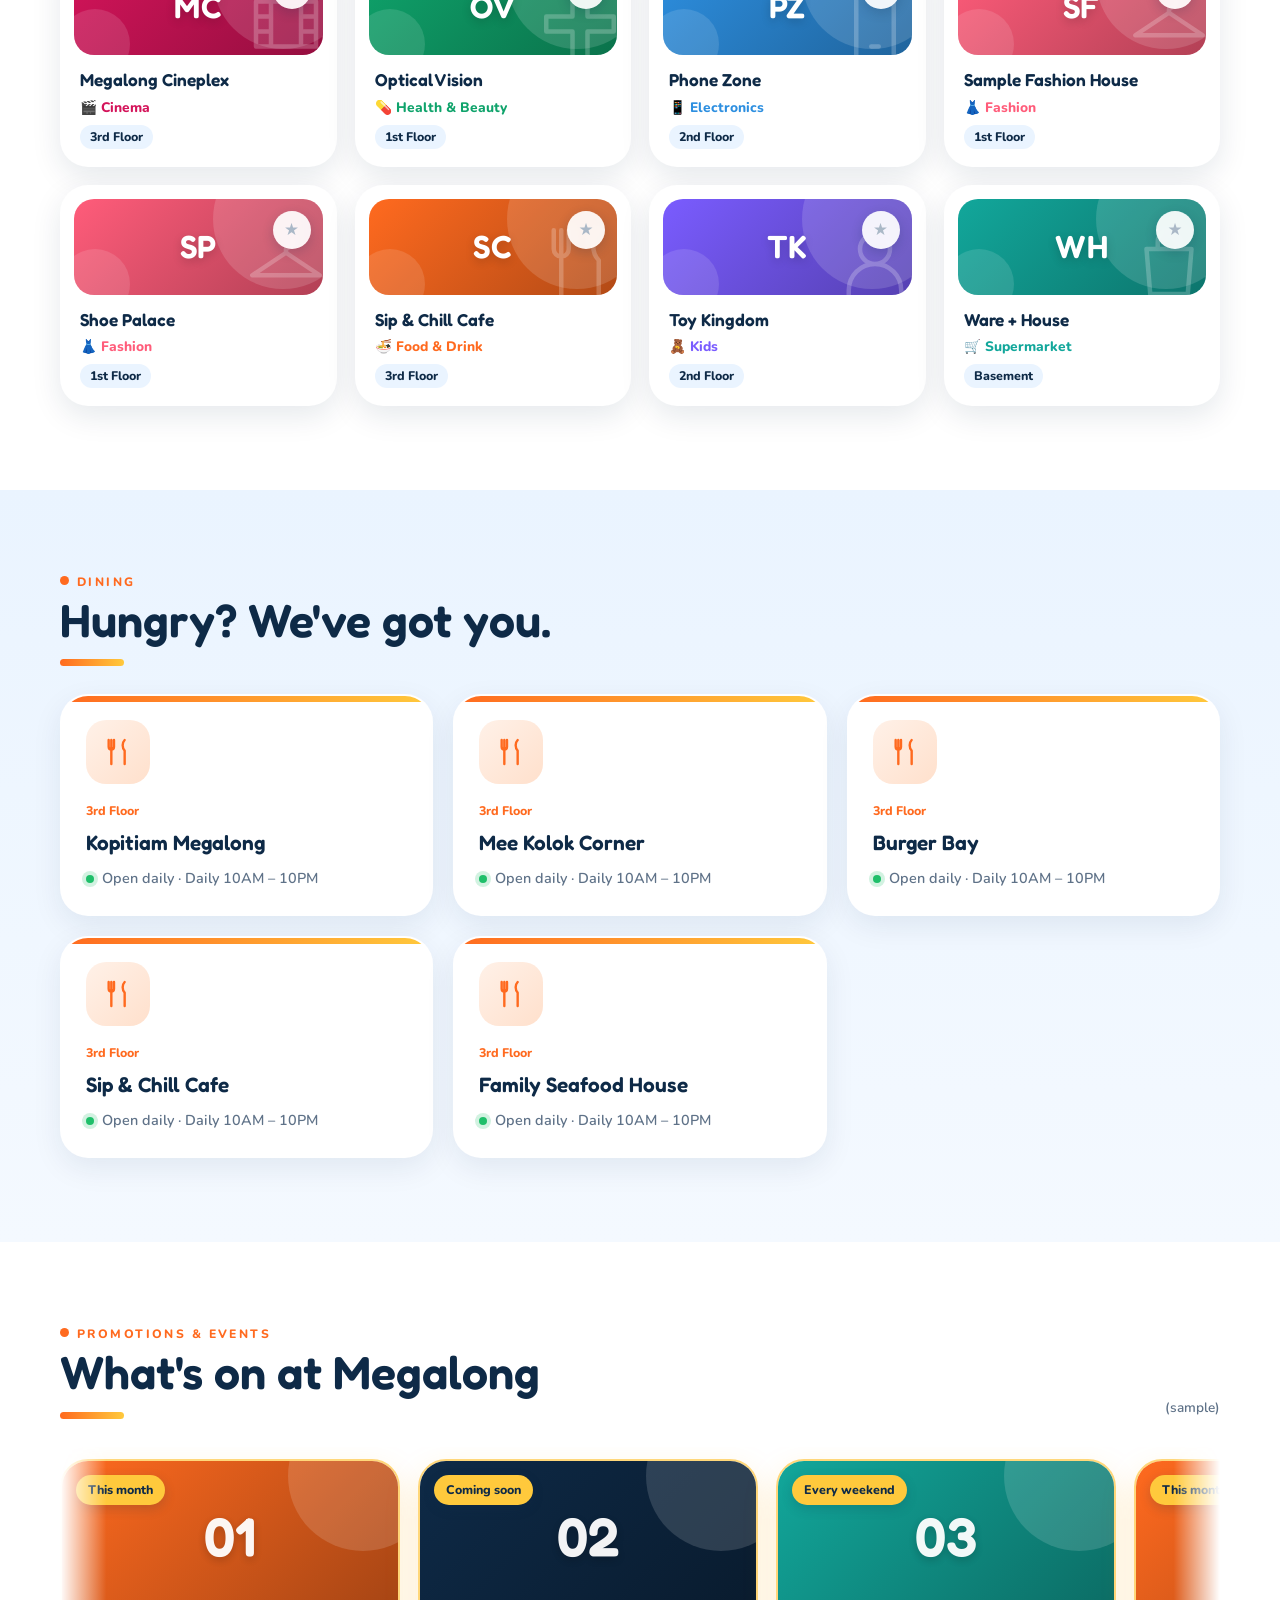
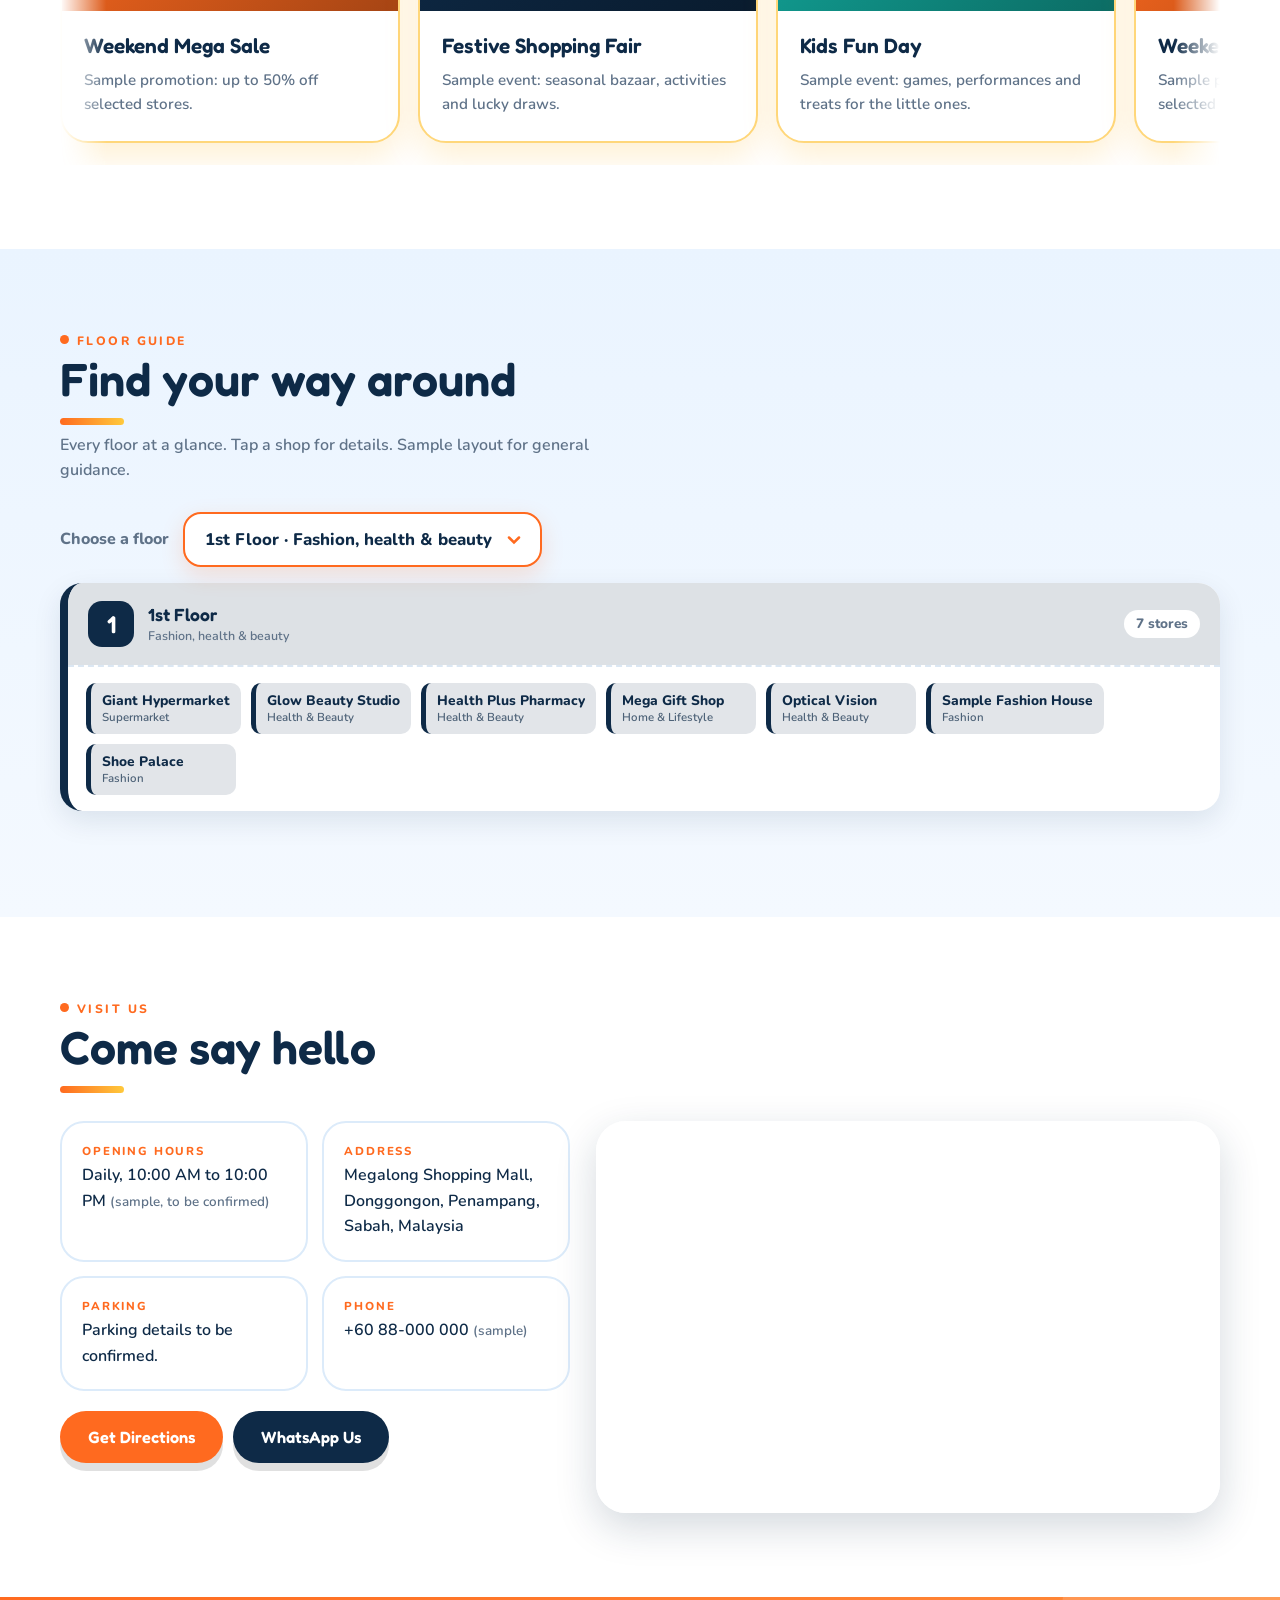
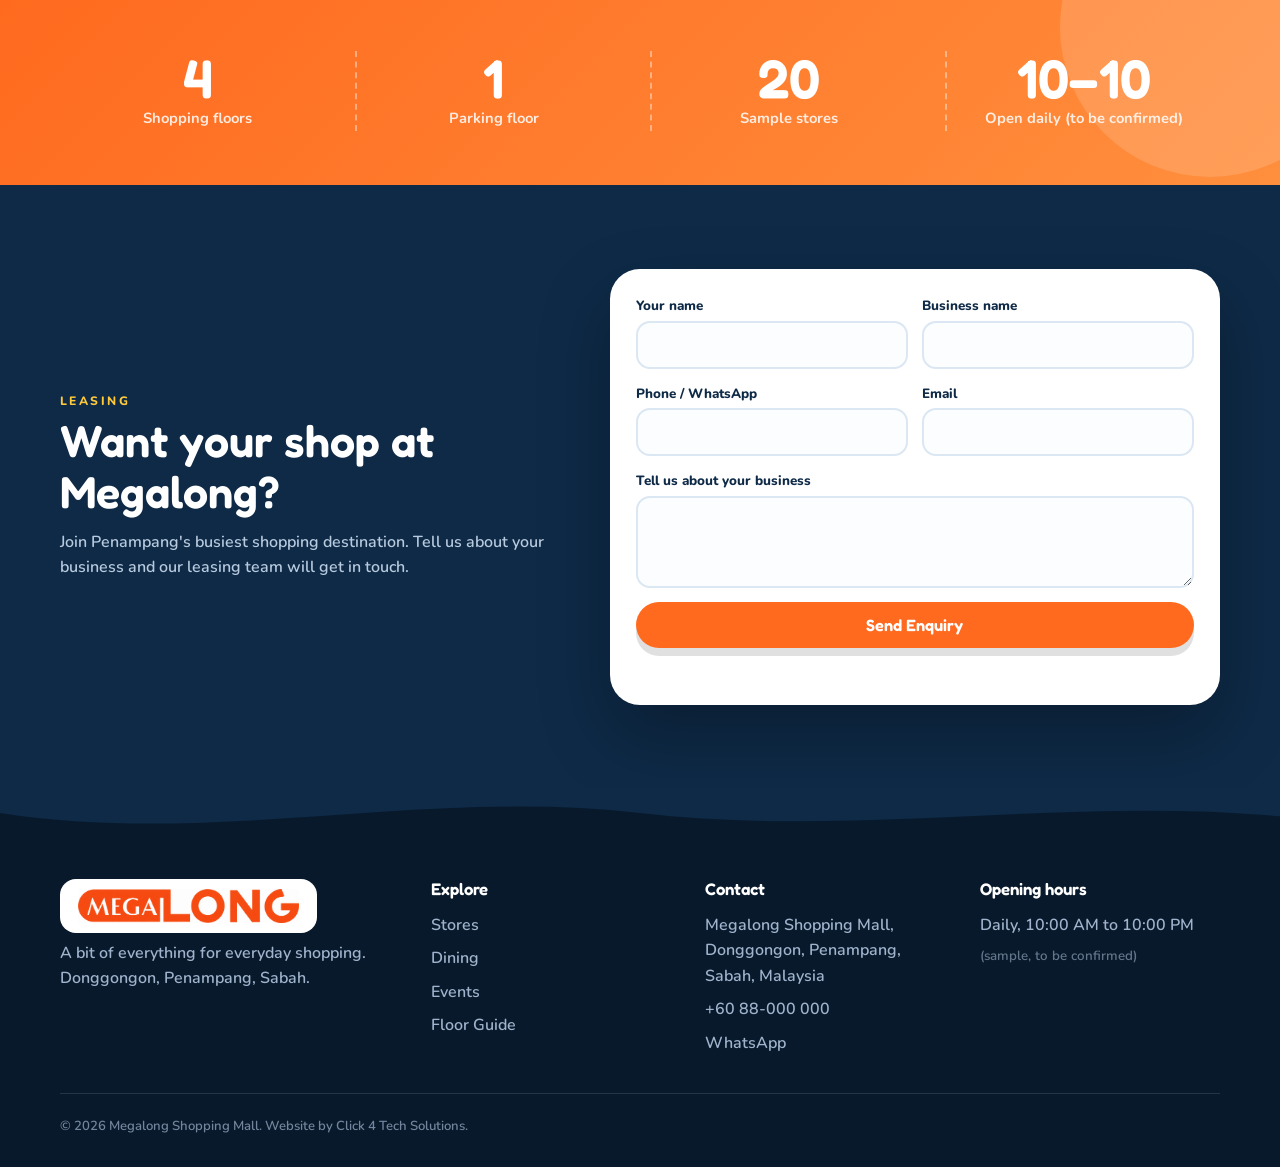
==== commit 6d9b19b1: "Add Megalong Cineplex (3rd Floor, new Cinema category) Co-Authored-By: Claude Sonnet 5.5 <noreply@an" ====
--- a/index.html
+++ b/index.html
@@ -136,7 +136,7 @@
   <div class="wrap sgrid">
     <div><b data-count="4" id="st1">4</b><span data-i18n="d6.st1">Shopping floors</span></div>
     <div><b data-count="1" id="st2">1</b><span data-i18n="d6.st2">Parking floor</span></div>
-    <div><b data-count="19" id="st3">19</b><span data-i18n="d6.st3">Sample stores</span></div>
+    <div><b data-count="20" id="st3">20</b><span data-i18n="d6.st3">Sample stores</span></div>
     <div><b>10–10</b><span data-i18n="d6.st4">Open daily (to be confirmed)</span></div>
   </div>
 </section>
--- a/style.css
+++ b/style.css
@@ -378,3 +378,4 @@
 .logo{padding:7px 16px}.lgimg{height:34px;width:auto;display:block}
 .flogo{display:inline-block;background:#fff;border-radius:16px;padding:10px 18px}.flogo img{height:34px;width:auto;display:block}
 @media(max-width:480px){.logo{padding:6px 12px}.lgimg{height:28px}}
+.dsearch input::-webkit-search-cancel-button{-webkit-appearance:none;display:none}
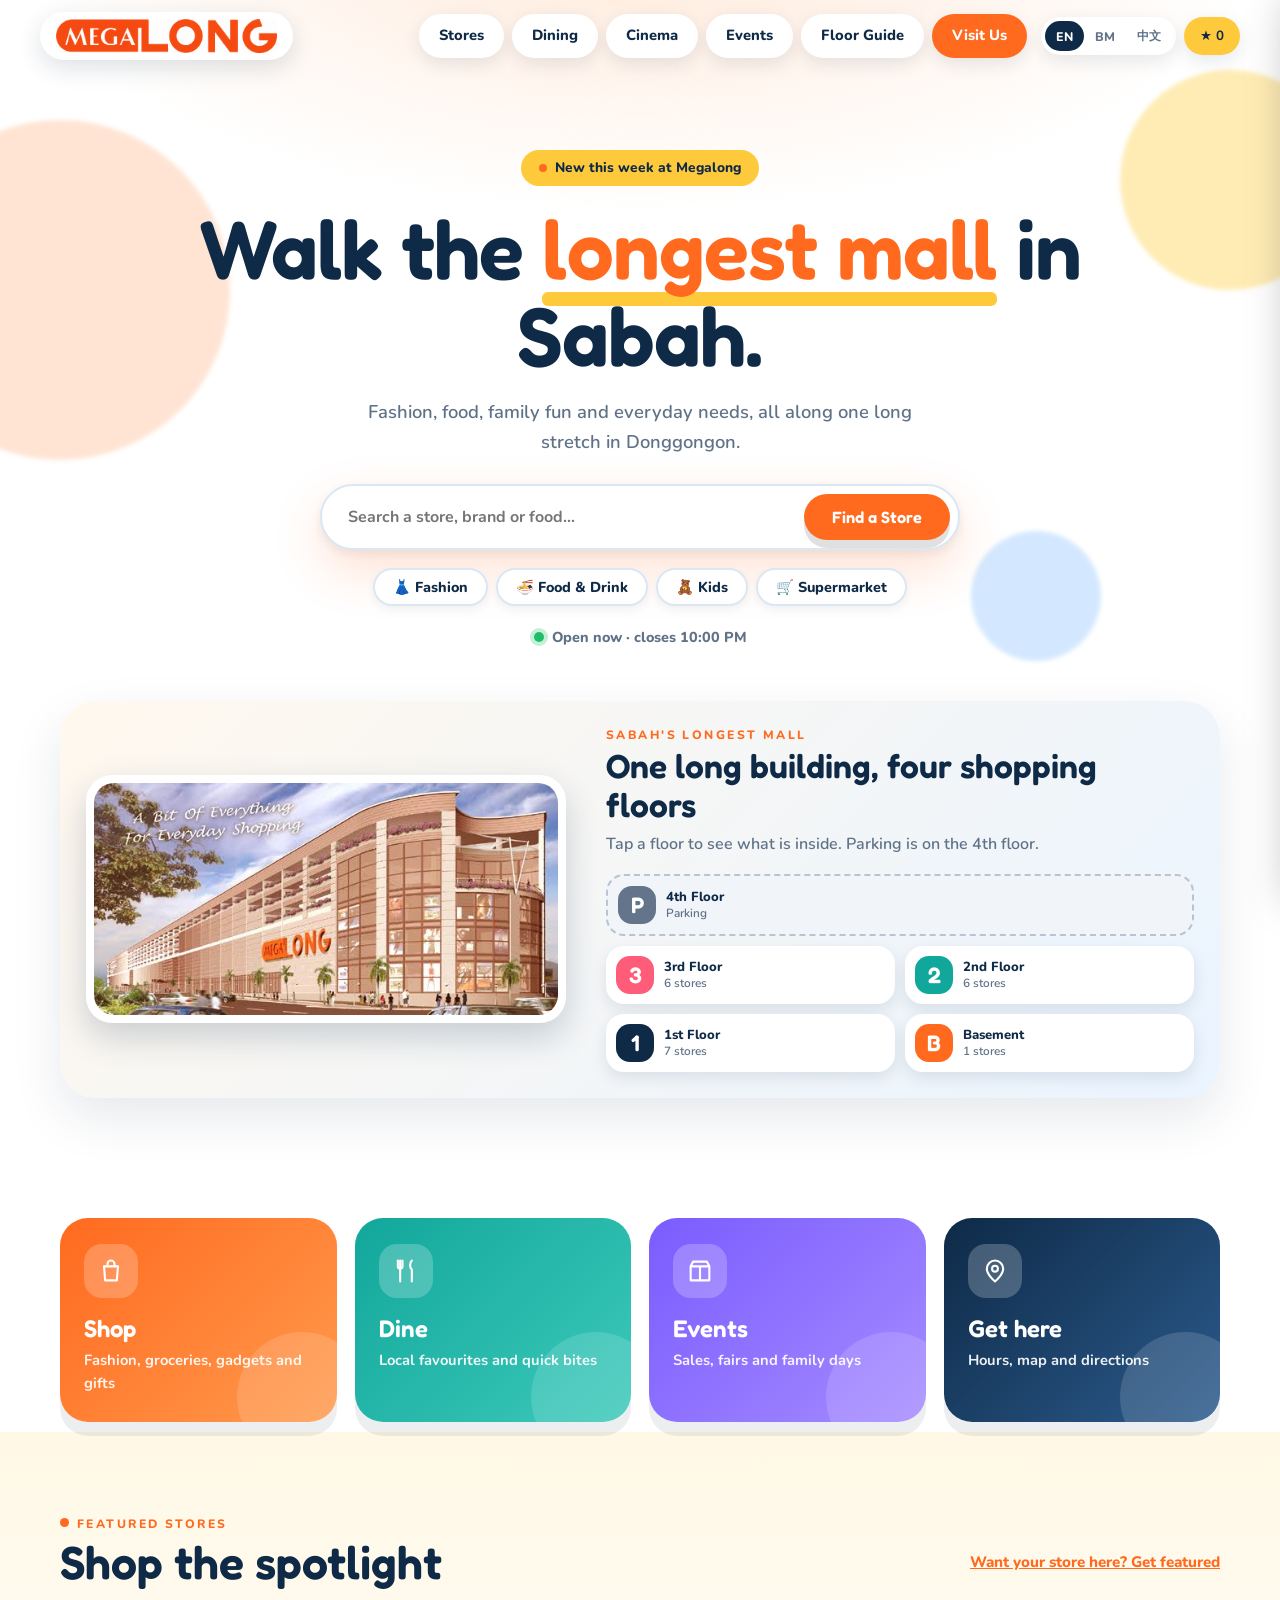
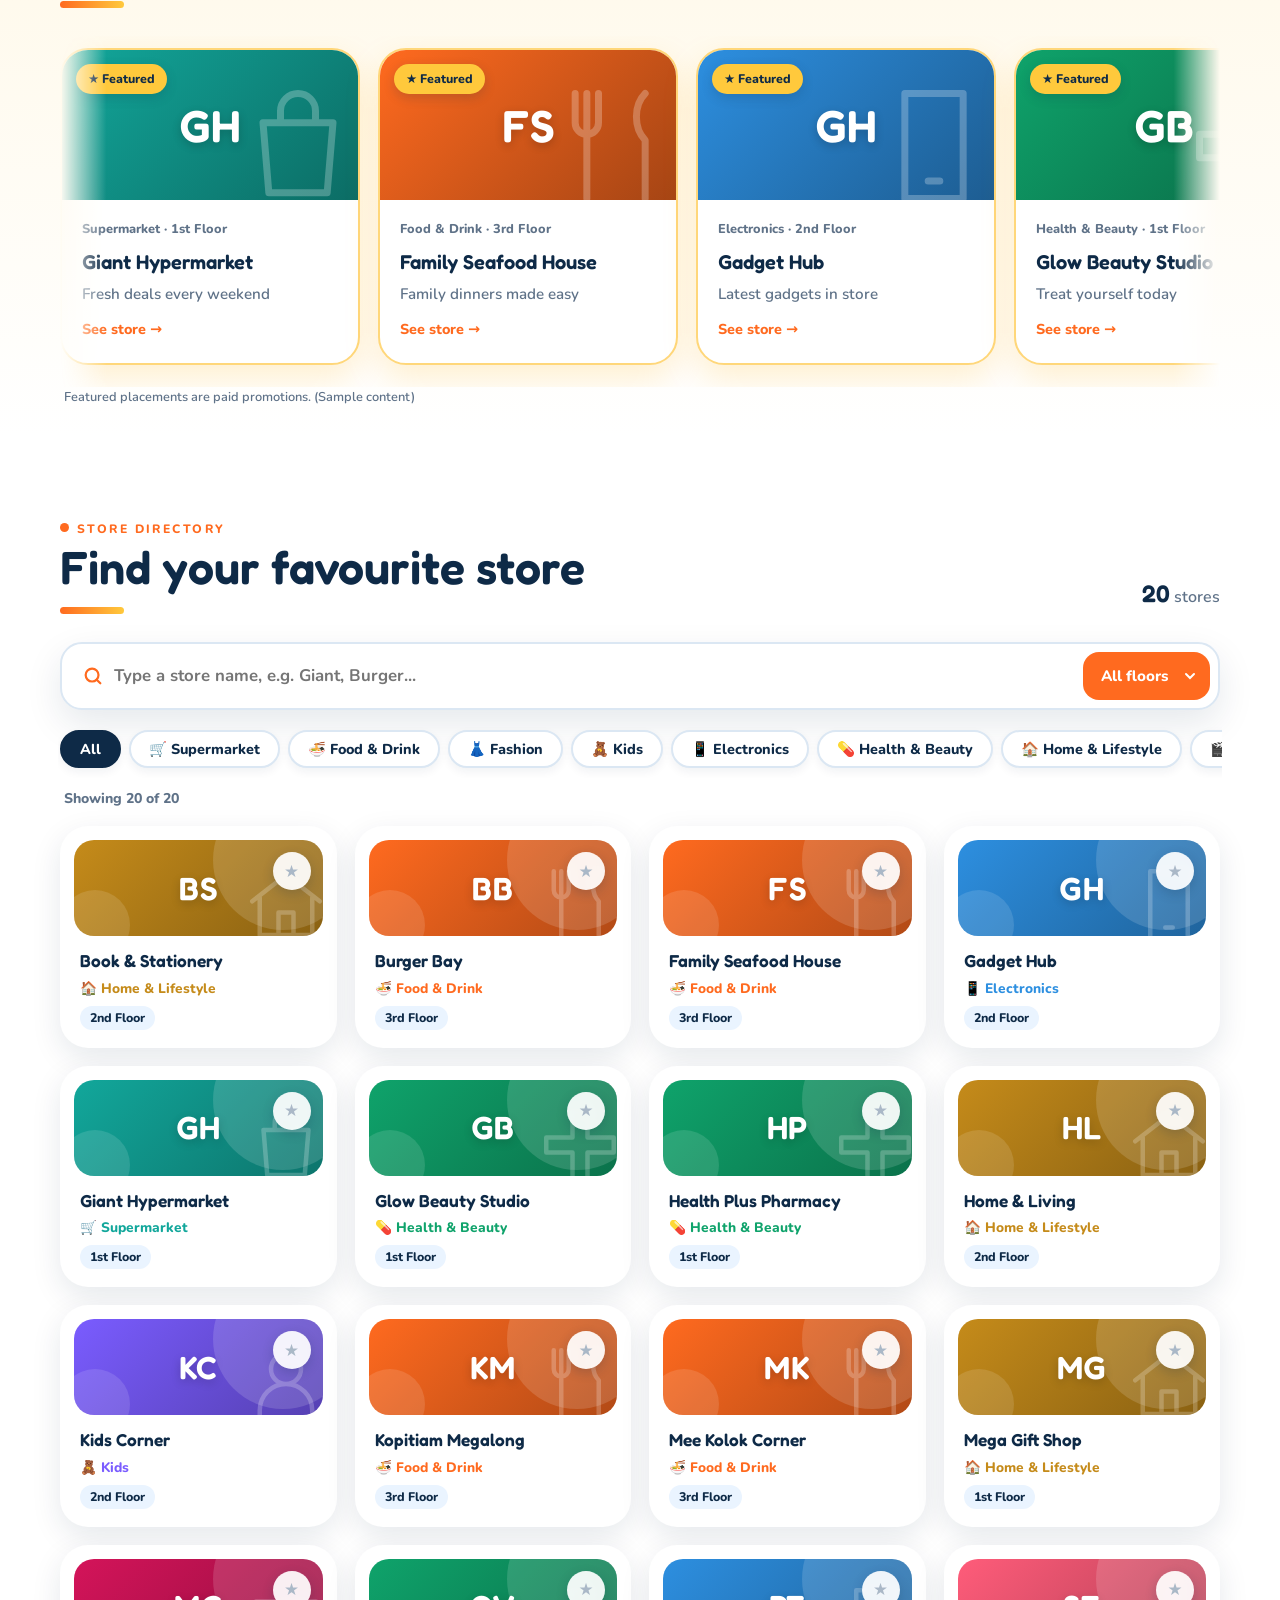
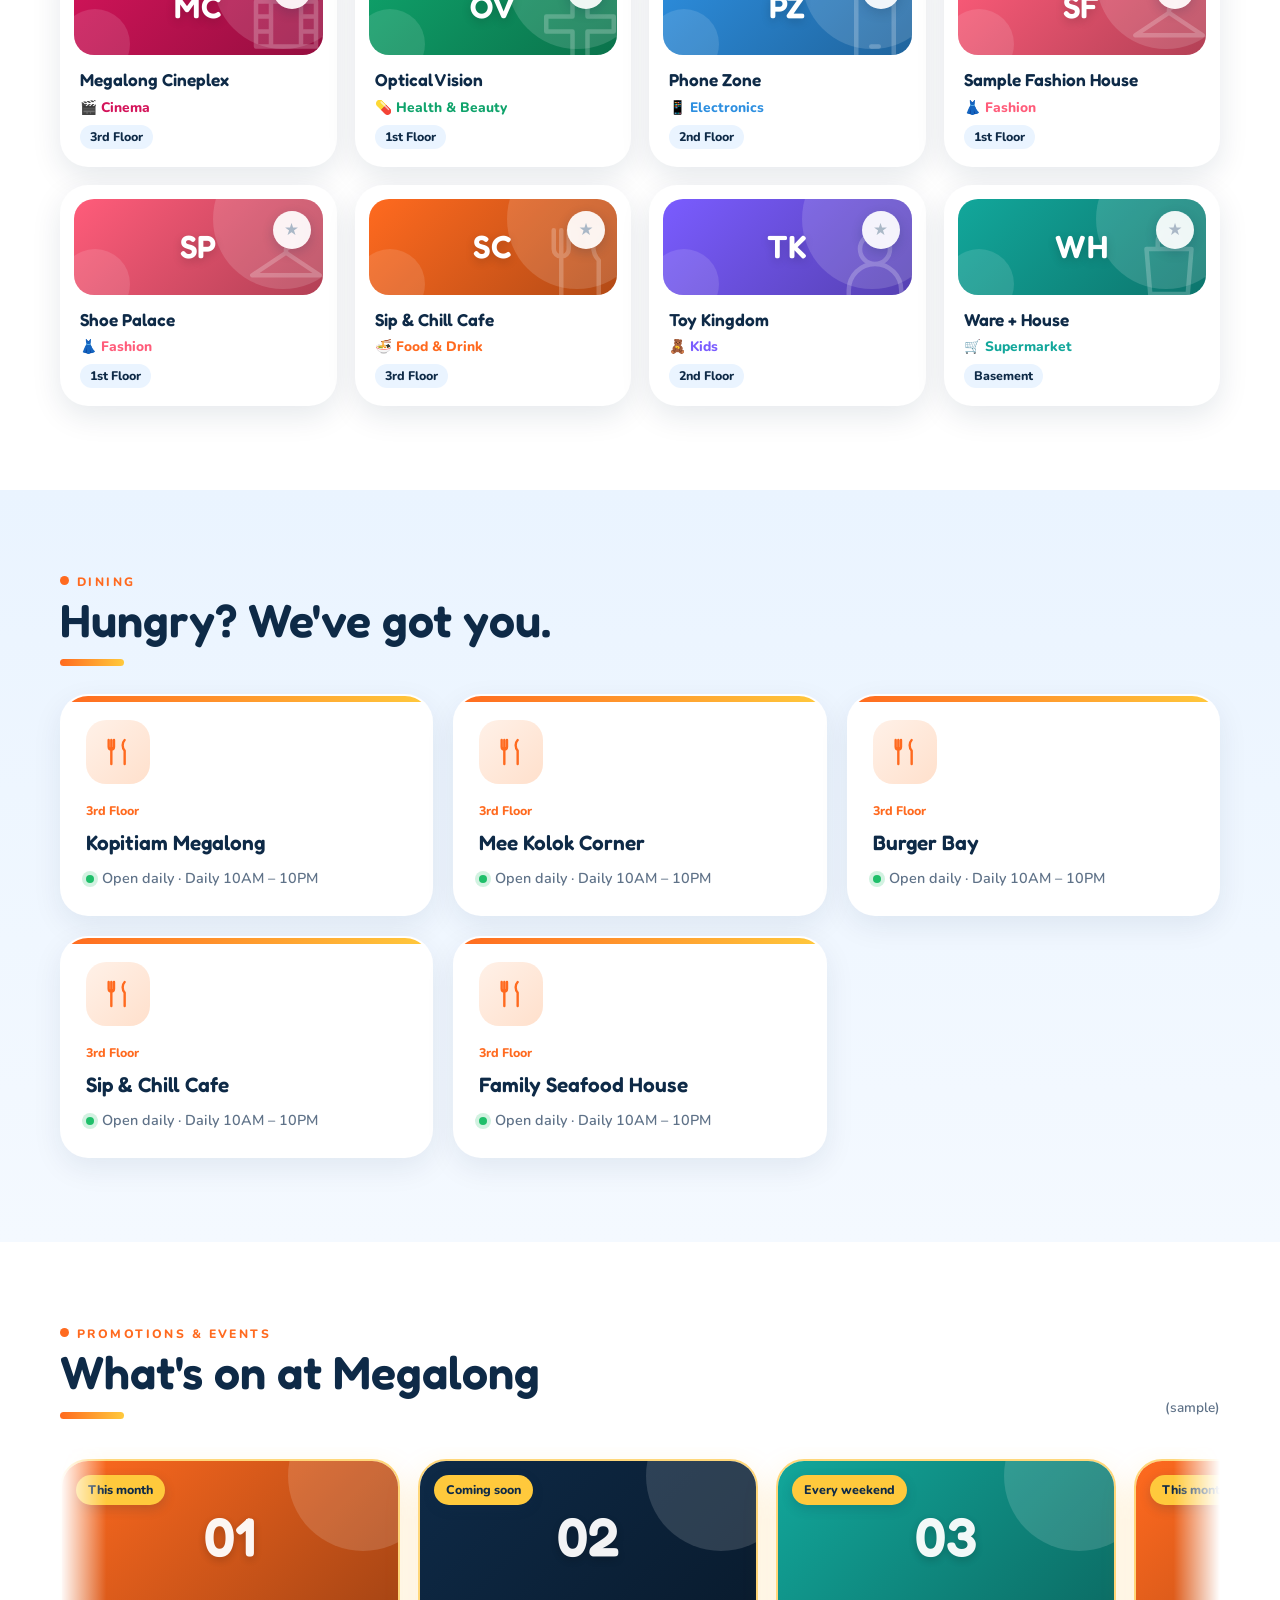
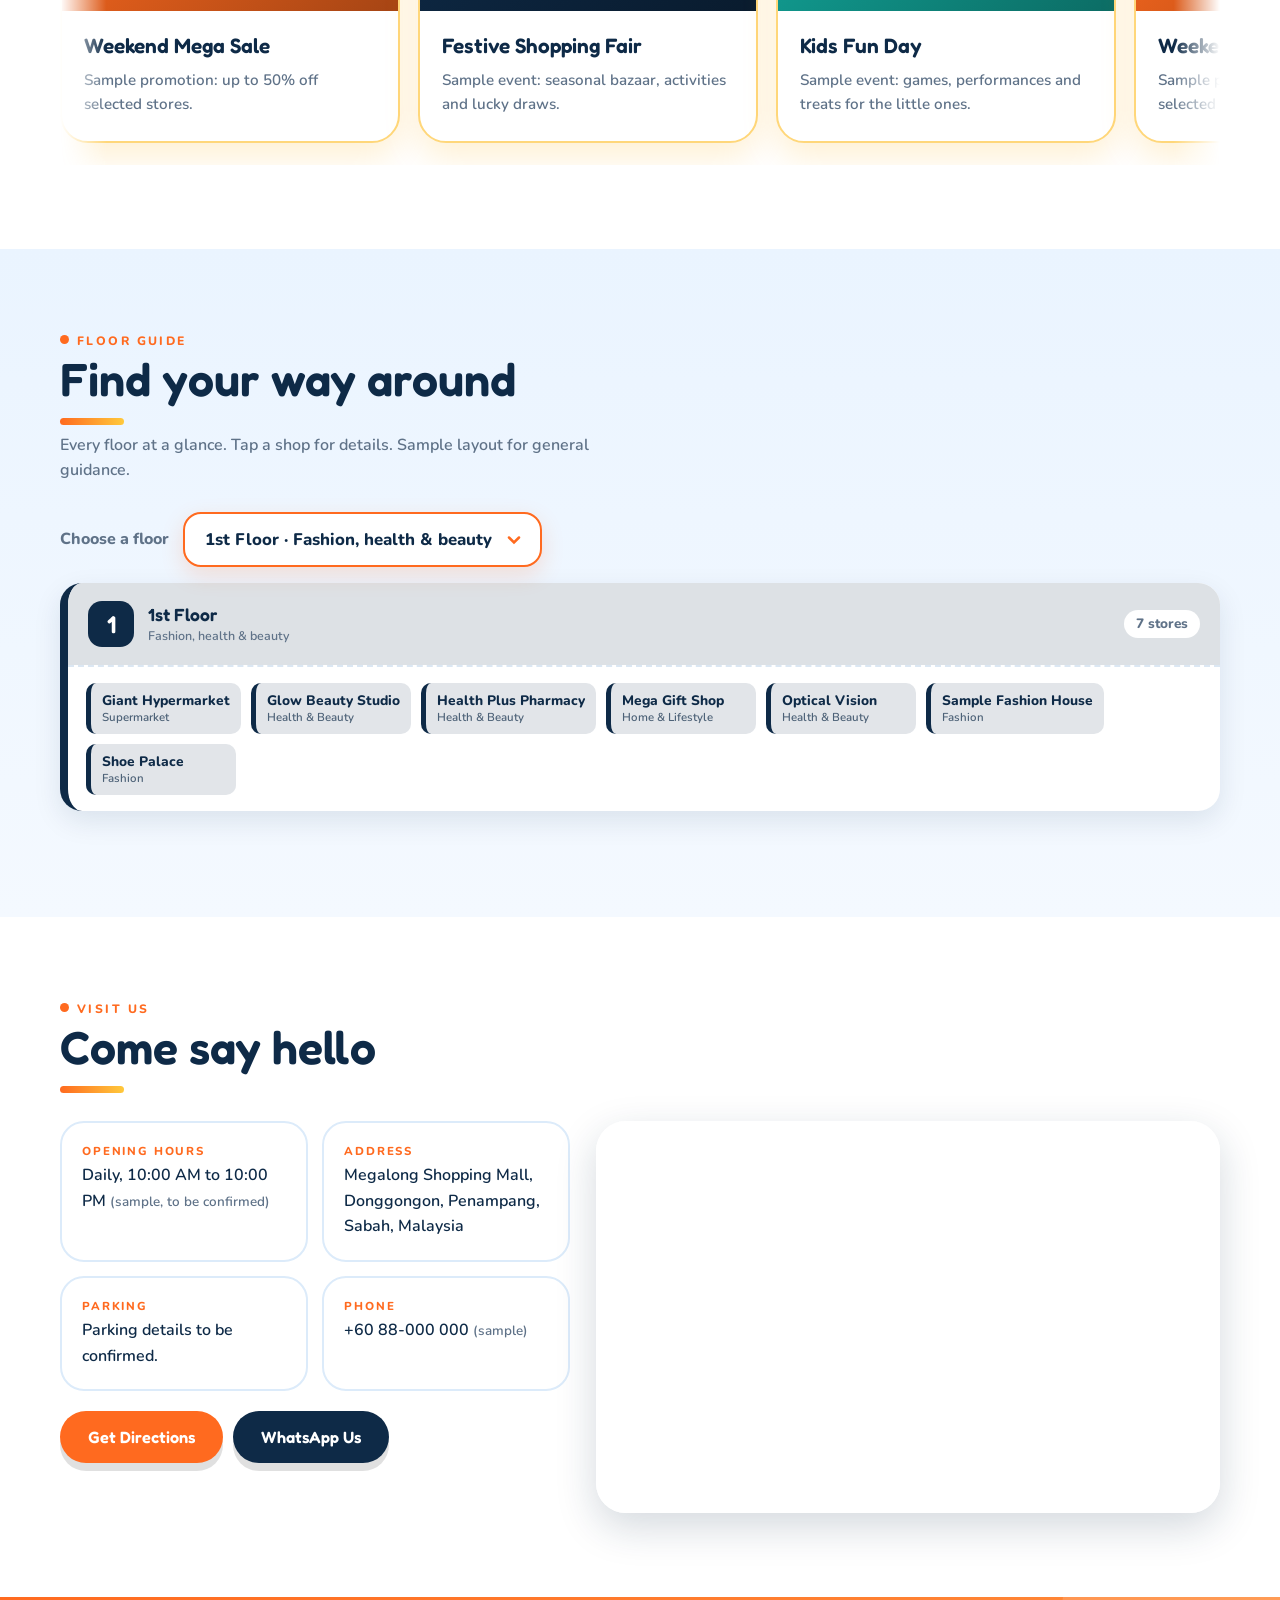
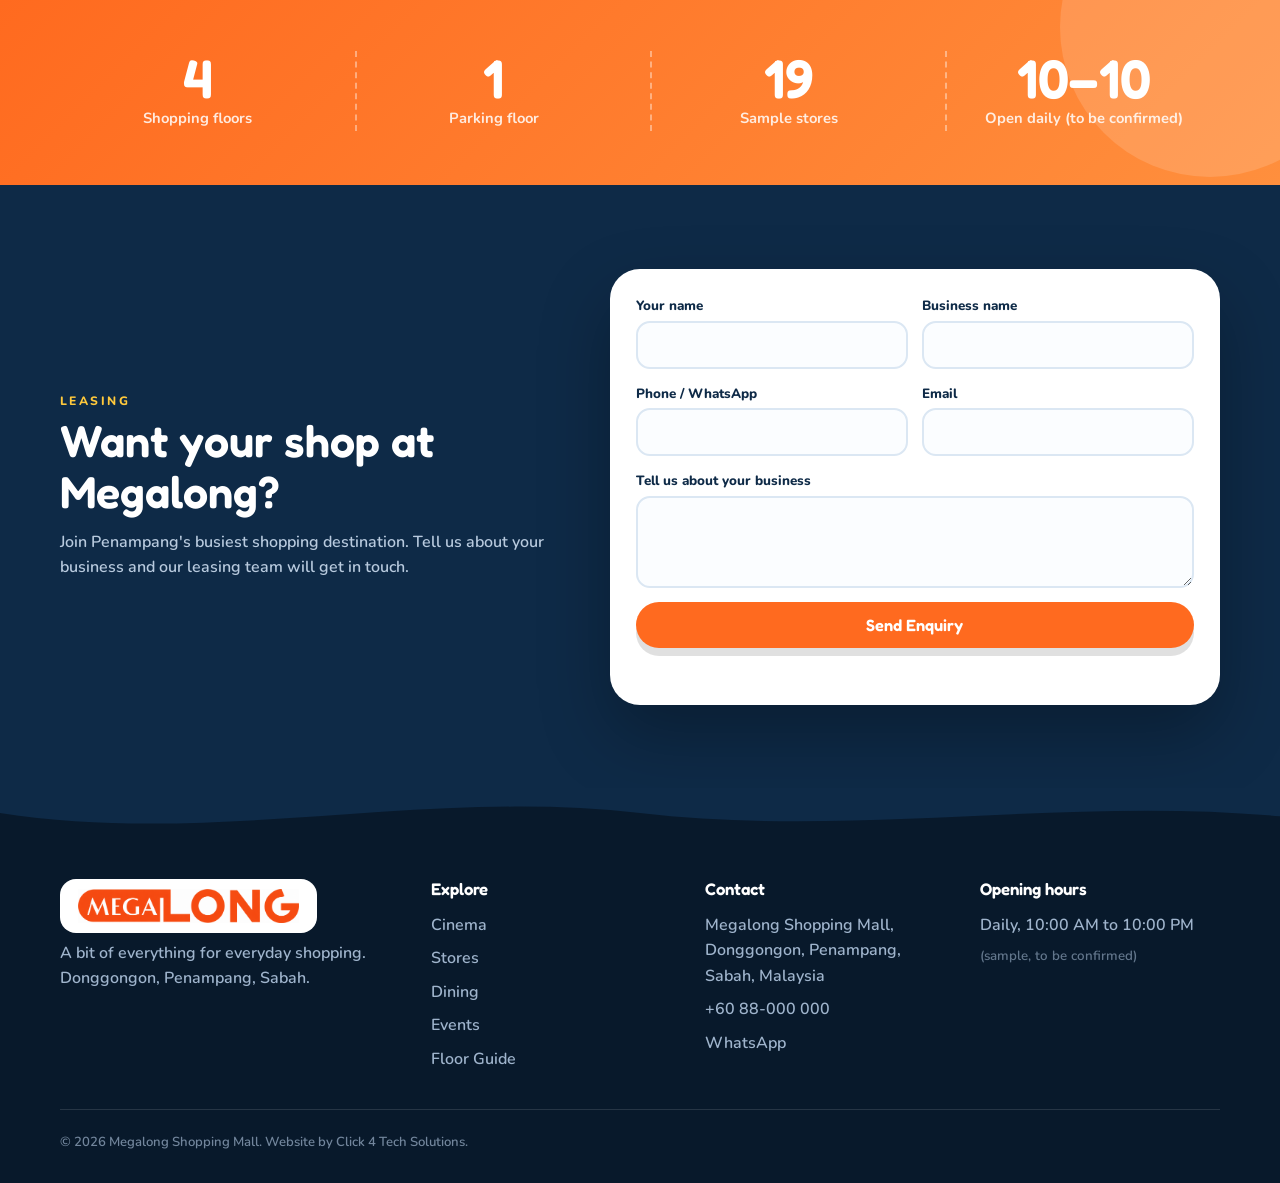
==== commit d1ded411: "Add Cinema menu item and Megalong Cineplex page with sample movies and showtimes Co-Authored-By: Cla" ====
--- a/index.html
+++ b/index.html
@@ -25,6 +25,7 @@
   <nav class="menu" id="menu">
     <a href="#stores" data-i18n="d6.nav.stores">Stores</a>
     <a href="#dining" data-i18n="d6.nav.dining">Dining</a>
+    <a href="cinema.html" data-i18n="d6.nav.cinema">Cinema</a>
     <a href="#events" data-i18n="d6.nav.events">Events</a>
     <a href="#plan" data-i18n="d6.nav.plan">Floor Guide</a>
     <a href="#visit" class="cta" data-i18n="d6.nav.visit">Visit Us</a>
@@ -171,7 +172,7 @@
   <svg class="fwave" viewBox="0 0 1440 60" preserveAspectRatio="none" aria-hidden="true"><path d="M0,30 C240,70 480,0 720,30 C960,60 1200,10 1440,34 L1440,0 L0,0Z"/></svg>
   <div class="wrap fcols">
     <div><span class="flogo"><img src="assets/megalong-logo.png" alt="Megalong" width="270" height="46"></span><p data-i18n="foot.p"></p></div>
-    <div><h4 data-i18n="d6.f.explore">Explore</h4><a href="#stores" data-i18n="d6.nav.stores">Stores</a><a href="#dining" data-i18n="d6.nav.dining">Dining</a><a href="#events" data-i18n="d6.nav.events">Events</a><a href="#plan" data-i18n="d6.nav.plan">Floor Guide</a></div>
+    <div><h4 data-i18n="d6.f.explore">Explore</h4><a href="cinema.html" data-i18n="d6.nav.cinema">Cinema</a><a href="#stores" data-i18n="d6.nav.stores">Stores</a><a href="#dining" data-i18n="d6.nav.dining">Dining</a><a href="#events" data-i18n="d6.nav.events">Events</a><a href="#plan" data-i18n="d6.nav.plan">Floor Guide</a></div>
     <div><h4 data-i18n="d6.f.contact">Contact</h4><span data-i18n="addr.v"></span><a href="tel:+6088000000">+60 88-000 000</a><a href="https://wa.me/60120000000" target="_blank" rel="noopener">WhatsApp</a></div>
     <div><h4 data-i18n="visit.hours">Opening hours</h4><span data-i18n="hoursText"></span><small data-i18n="tbc"></small></div>
   </div>
--- a/style.css
+++ b/style.css
@@ -379,3 +379,6 @@
 .flogo{display:inline-block;background:#fff;border-radius:16px;padding:10px 18px}.flogo img{height:34px;width:auto;display:block}
 @media(max-width:480px){.logo{padding:6px 12px}.lgimg{height:28px}}
 .dsearch input::-webkit-search-cancel-button{-webkit-appearance:none;display:none}
+.menu a{white-space:nowrap}
+@media(max-width:1200px){.menu{gap:4px}.menu a{padding:8px 11px;font-size:.88rem}.logo{padding:6px 12px}.lgimg{height:28px}.tools{gap:6px}}
+@media(max-width:1080px) and (min-width:1001px){.menu a{padding:7px 8px;font-size:.82rem}.lang button{padding:6px 7px}}
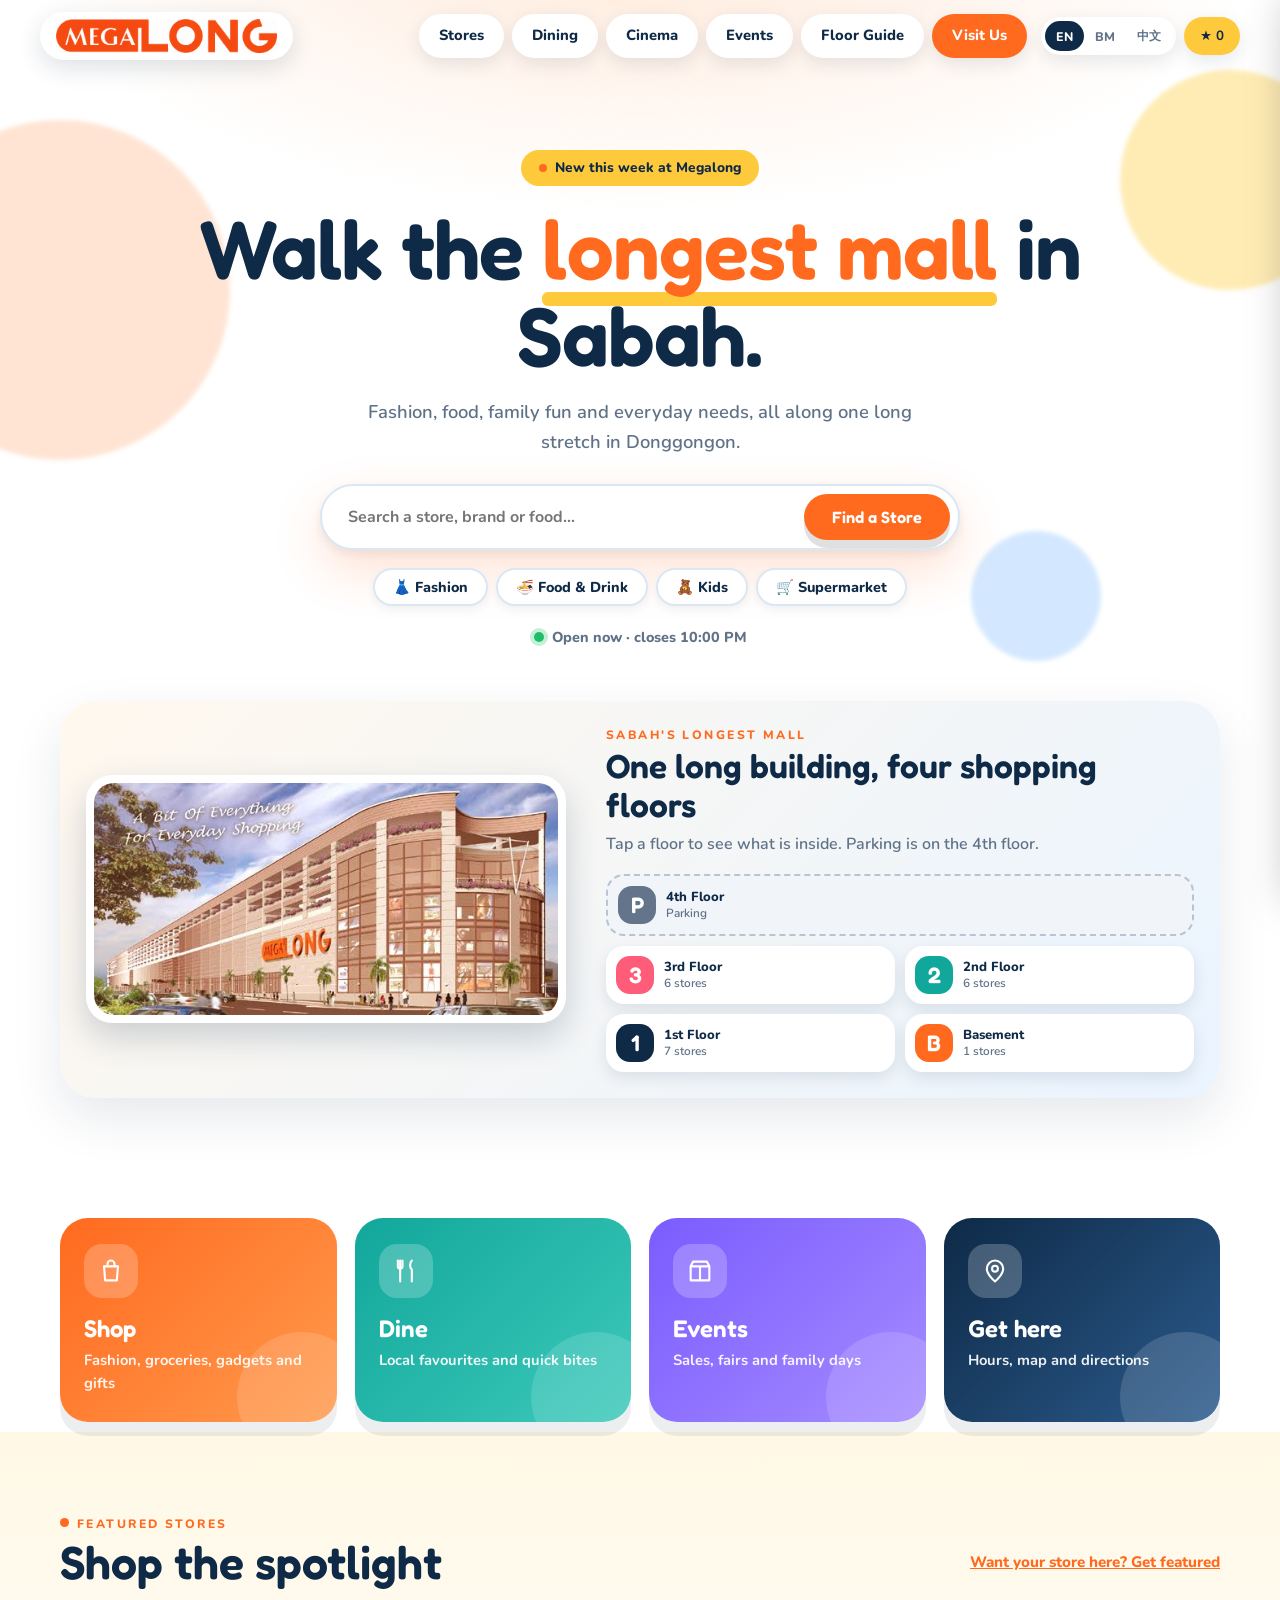
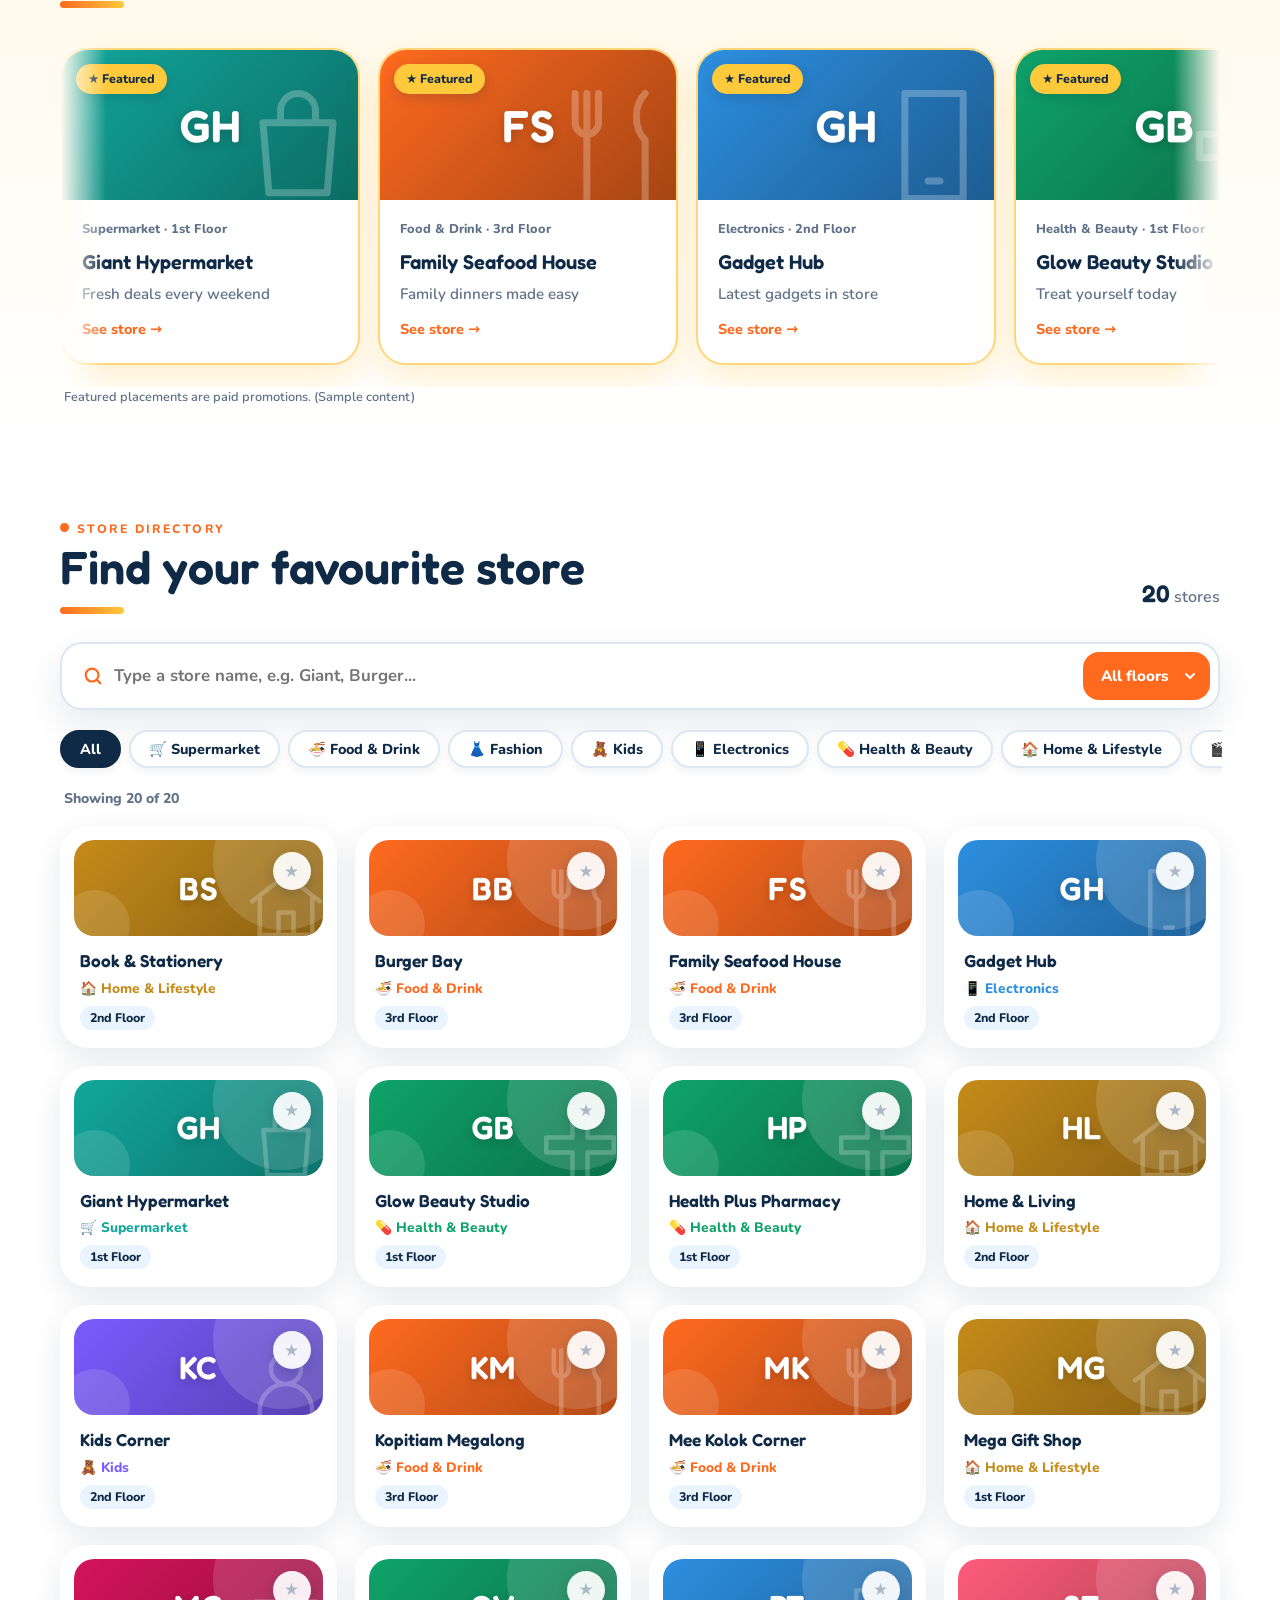
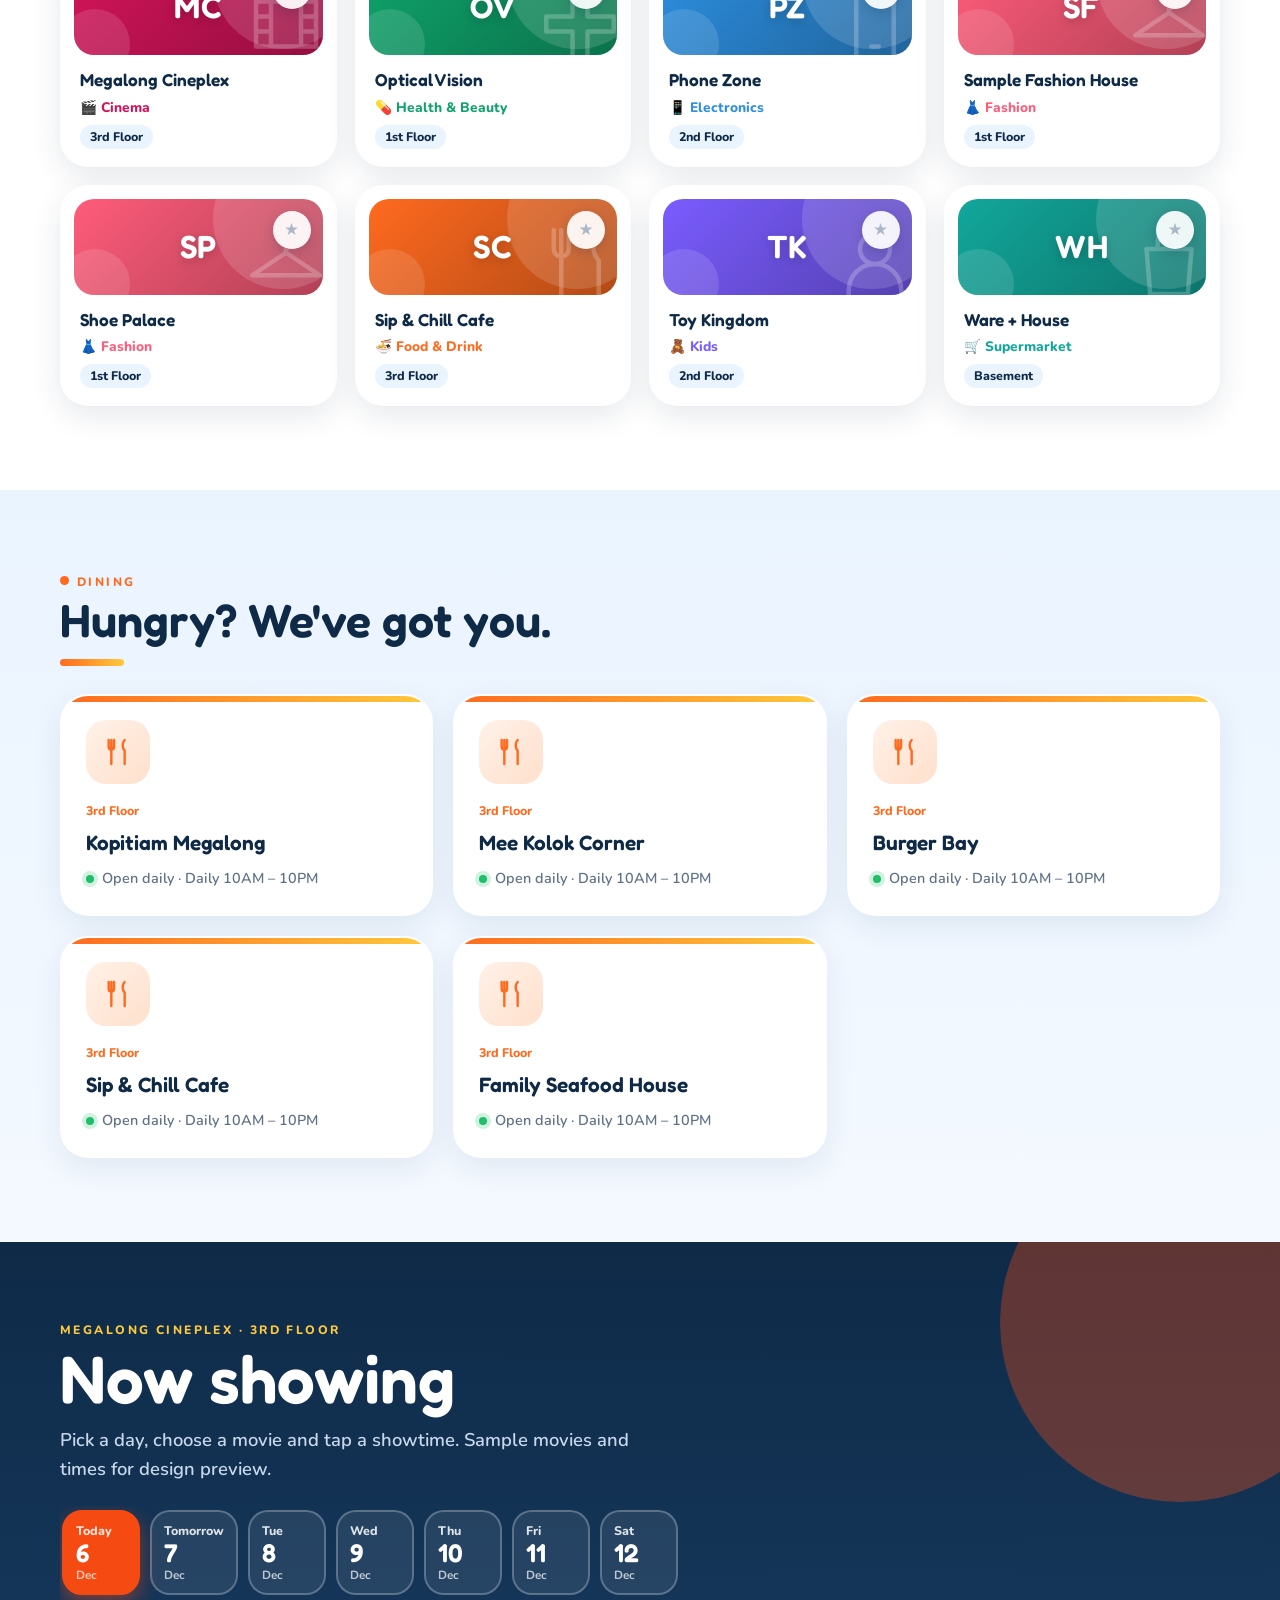
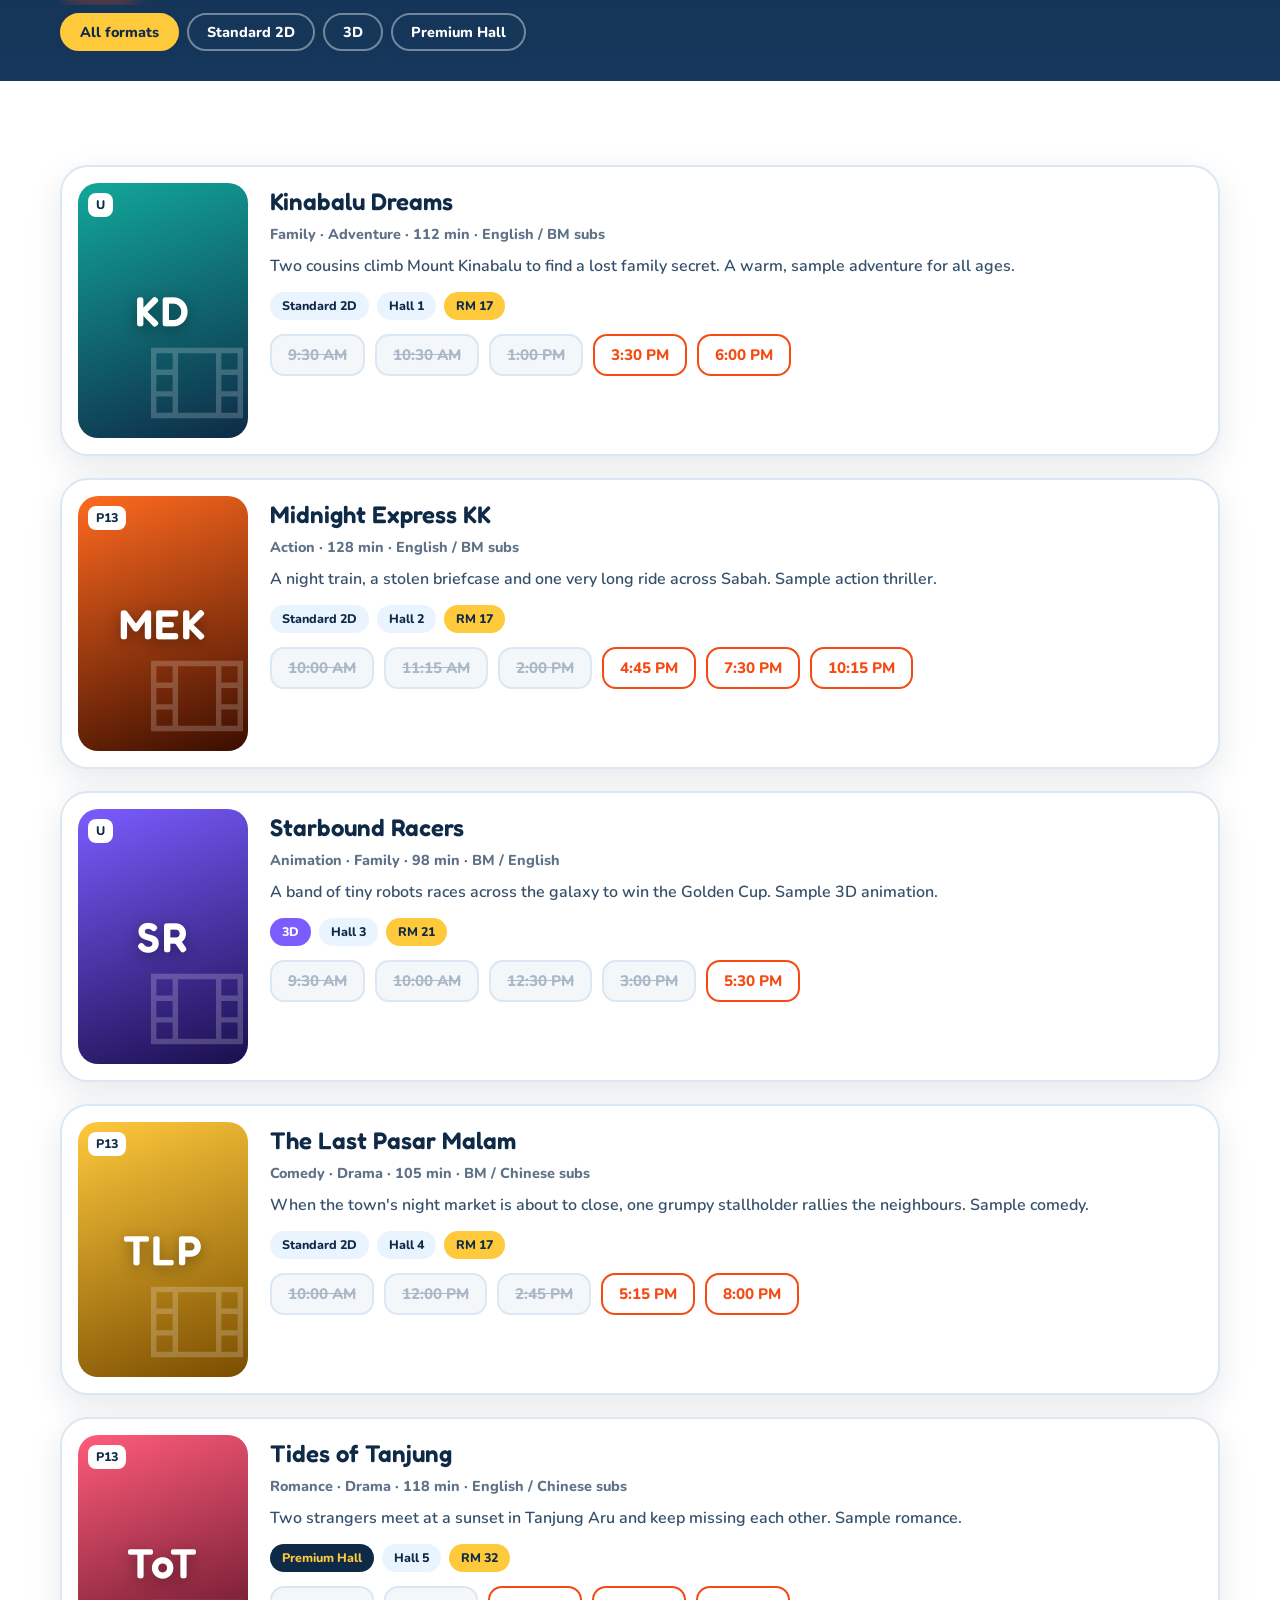
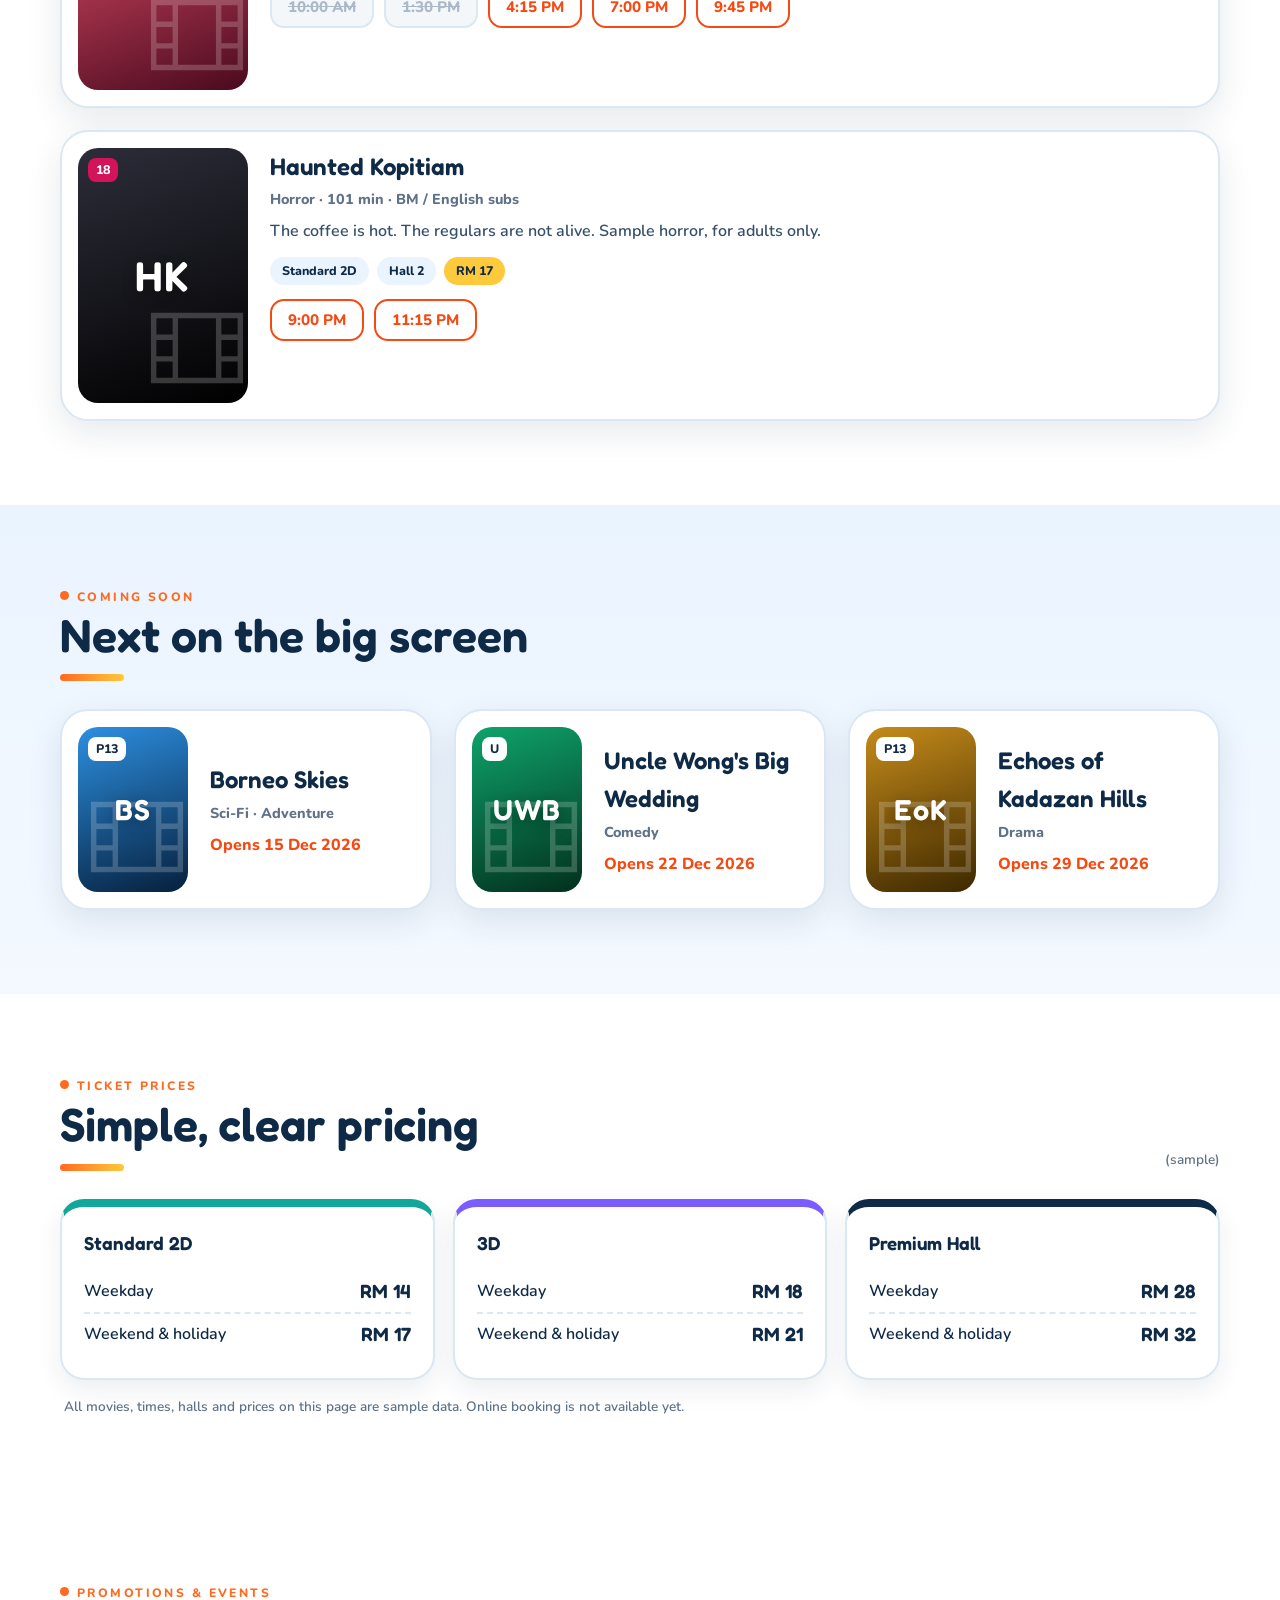
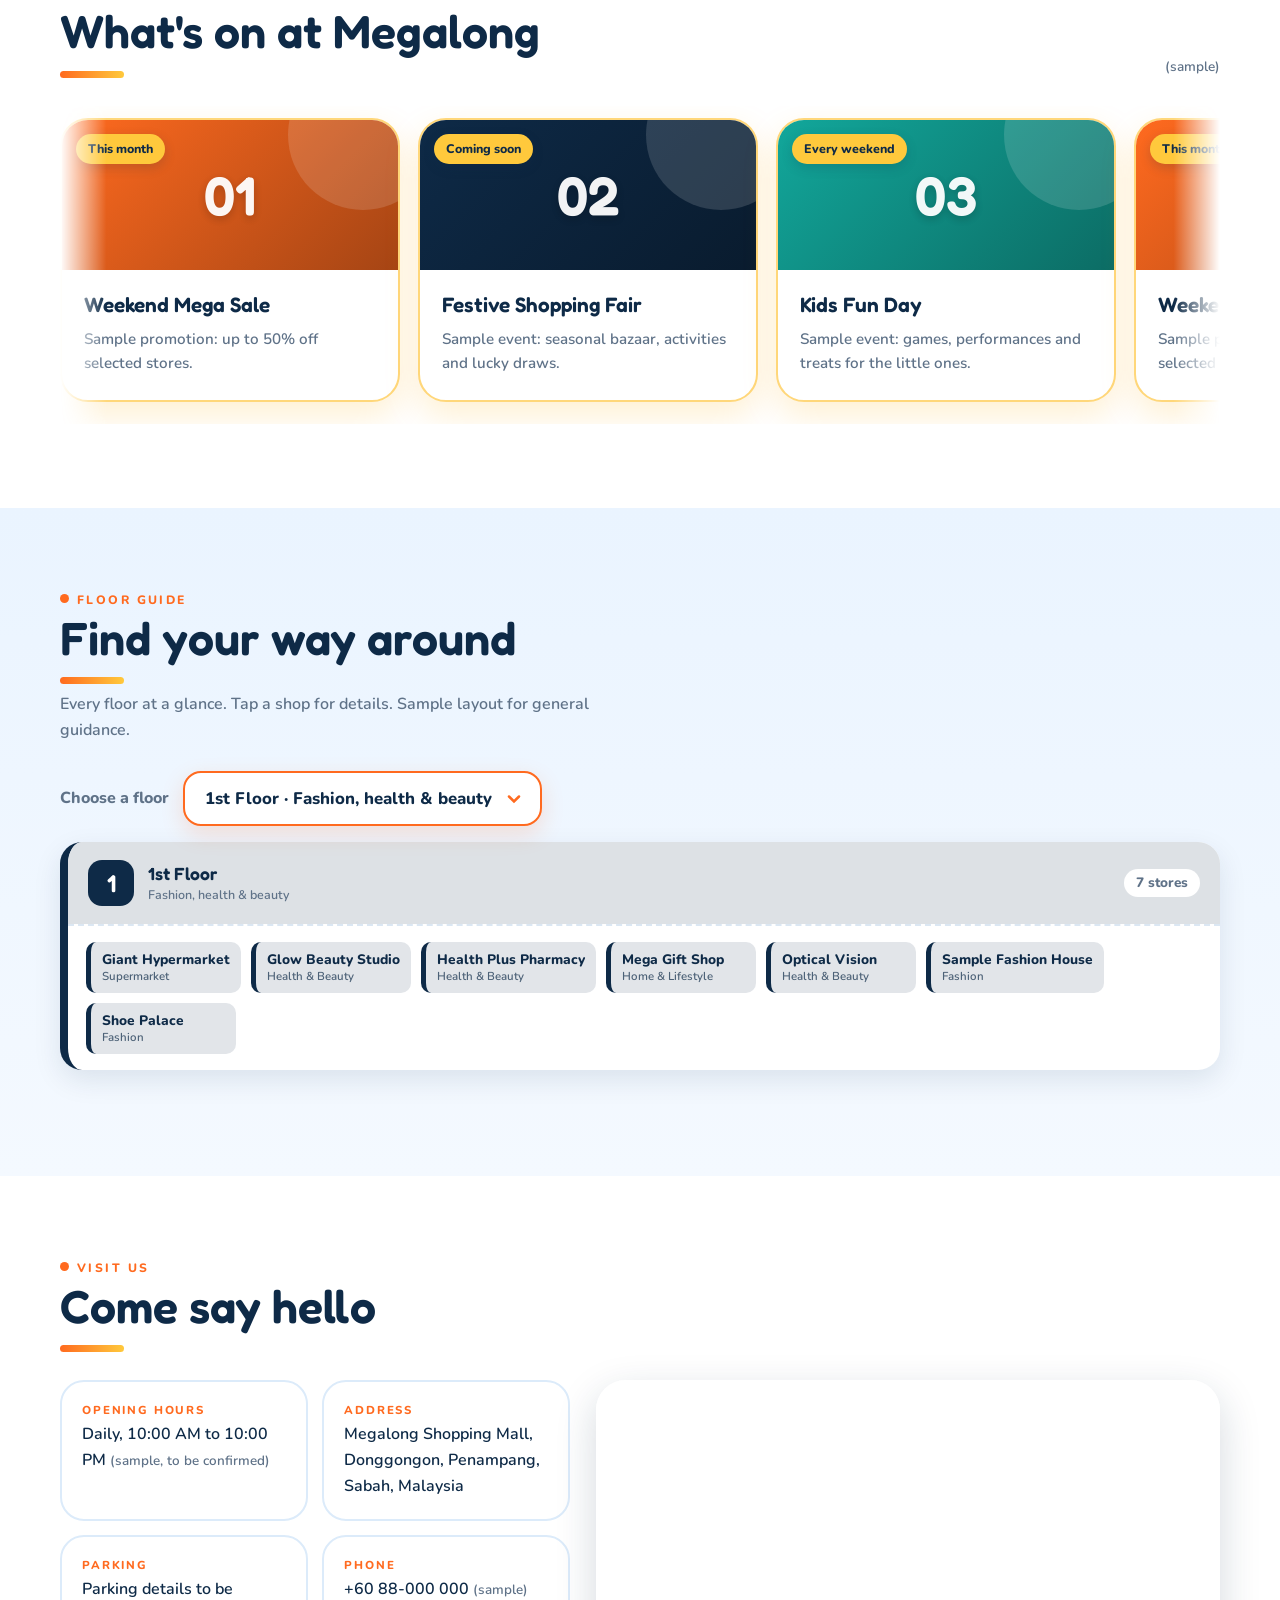
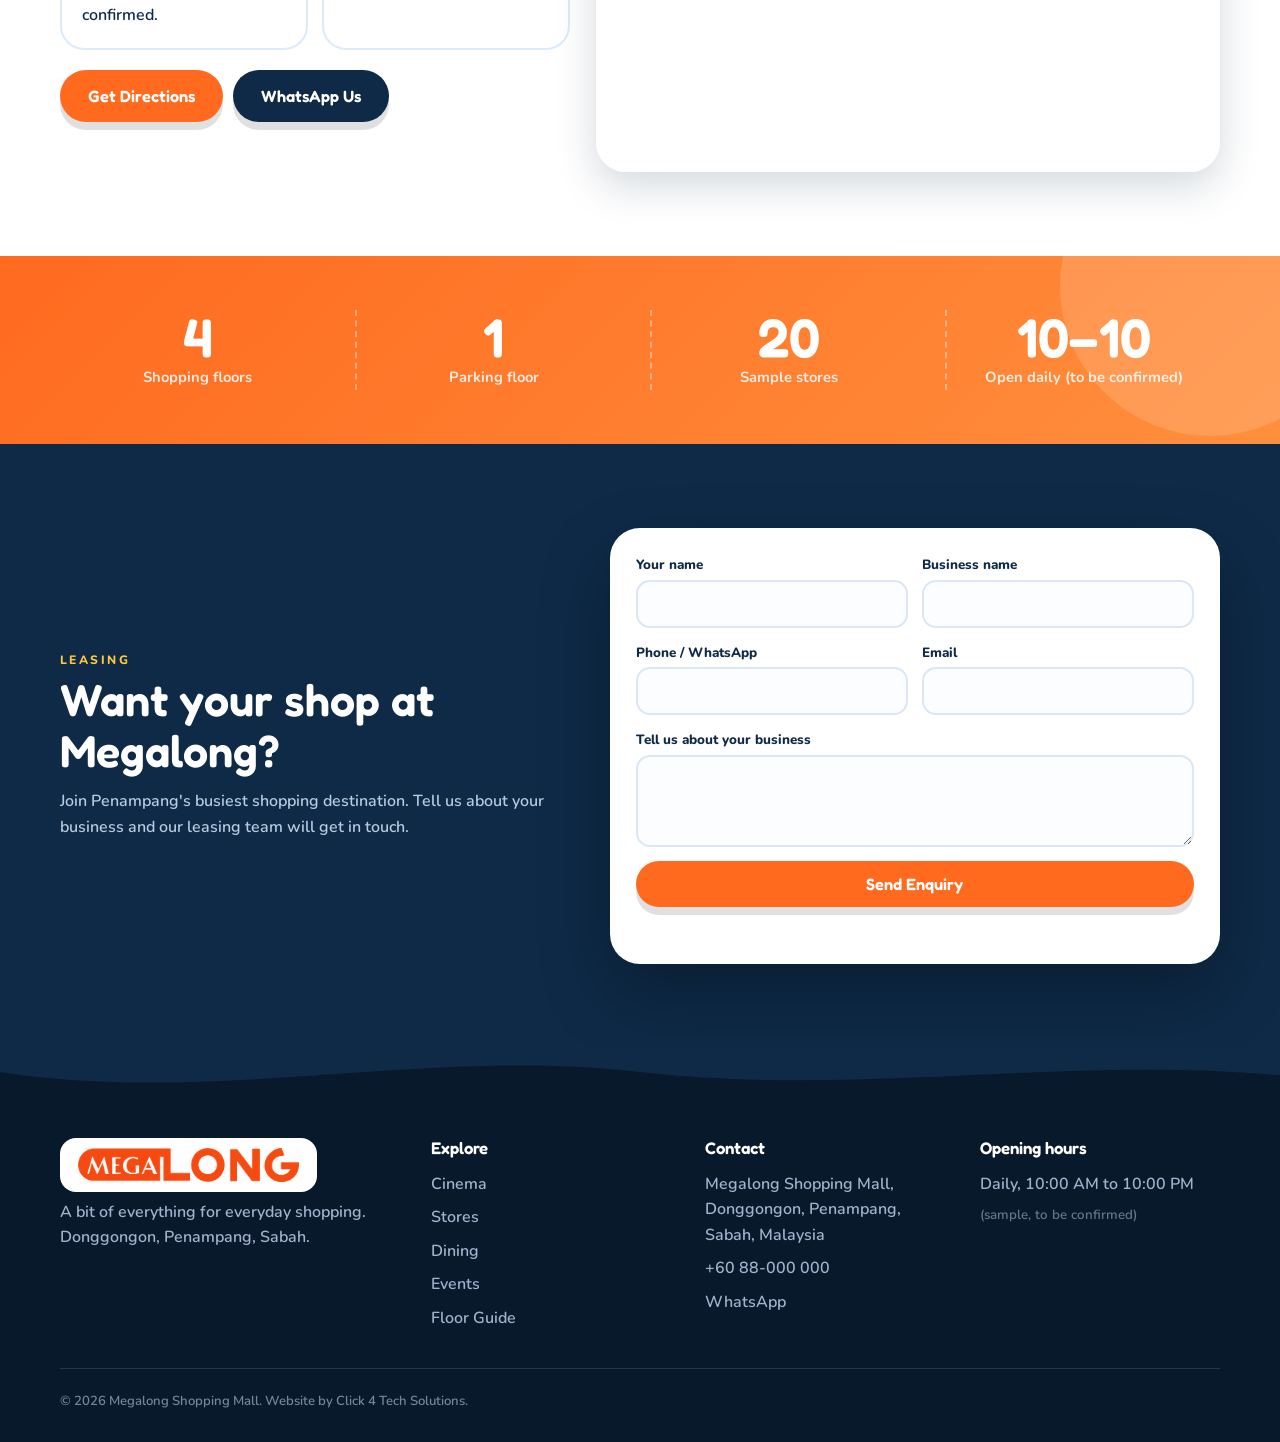
==== commit c8f49e92: "Move Cinema into the home page as #cinema section (menu now scrolls to it); keep cinema.html as redi" ====
--- a/index.html
+++ b/index.html
@@ -15,6 +15,7 @@
 <link rel="icon" href="favicon-192.png" type="image/png" sizes="192x192">
 <link rel="apple-touch-icon" href="apple-touch-icon.png">
 <link rel="stylesheet" href="style.css">
+<link rel="stylesheet" href="cinema.css">
 </head>
 <body>
 <header class="nav" id="nav">
@@ -25,7 +26,7 @@
   <nav class="menu" id="menu">
     <a href="#stores" data-i18n="d6.nav.stores">Stores</a>
     <a href="#dining" data-i18n="d6.nav.dining">Dining</a>
-    <a href="cinema.html" data-i18n="d6.nav.cinema">Cinema</a>
+    <a href="#cinema" data-i18n="d6.nav.cinema">Cinema</a>
     <a href="#events" data-i18n="d6.nav.events">Events</a>
     <a href="#plan" data-i18n="d6.nav.plan">Floor Guide</a>
     <a href="#visit" class="cta" data-i18n="d6.nav.visit">Visit Us</a>
@@ -103,6 +104,37 @@
   </div>
 </section>
 
+<div id="cinema" class="cinwrap">
+<section class="cinhero">
+  <div class="wrap">
+    <p class="eye" data-i18n="d9.eye">Megalong Cineplex &middot; 3rd Floor</p>
+    <h1 data-i18n="d9.h">Now showing</h1>
+    <p class="sub" data-i18n="d9.sub">Pick a day, choose a movie and tap a showtime. Sample movies and times for design preview.</p>
+    <div class="daybar" id="daybar" role="tablist"></div>
+    <div class="chips fmt" id="fmtbar"></div>
+  </div>
+</section>
+<section class="sec cinlist">
+  <div class="wrap">
+    <div class="movies" id="movies"></div>
+    <div class="none" id="mnone" hidden><h3 data-i18n="d9.none">No movies for this format today</h3></div>
+  </div>
+</section>
+<section class="sec blue">
+  <div class="wrap">
+    <div class="sh"><div><p class="eye" data-i18n="d9.soon.eye">Coming soon</p><h2 data-i18n="d9.soon.h">Next on the big screen</h2></div></div>
+    <div class="movies soon" id="soon"></div>
+  </div>
+</section>
+<section class="sec">
+  <div class="wrap">
+    <div class="sh"><div><p class="eye" data-i18n="d9.pr.eye">Ticket prices</p><h2 data-i18n="d9.pr.h">Simple, clear pricing</h2></div><span class="smp" data-i18n="sample">(sample)</span></div>
+    <div class="prgrid" id="prices"></div>
+    <p class="cinnote" data-i18n="d9.note">All movies, times, halls and prices on this page are sample data. Online booking is not available yet.</p>
+  </div>
+</section>
+</div>
+
 <section id="events" class="sec">
   <div class="wrap">
     <div class="sh rv"><div><p class="eye" data-i18n="d6.ev.eye">Promotions & events</p><h2 data-i18n="d6.ev.h">What's on at Megalong</h2></div><span class="smp" data-i18n="sample">(sample)</span></div>
@@ -168,11 +200,19 @@
   </div>
 </div>
 
+<div class="smodal" id="tmodal" hidden role="dialog" aria-modal="true" aria-labelledby="tmTitle">
+  <div class="sbox tbox"><button class="sx" id="tclose" aria-label="Close">&times;</button>
+    <div class="tm-h"><div class="tm-poster" id="tmPoster"></div><div><h3 id="tmTitle"></h3><p id="tmMeta"></p></div></div>
+    <dl class="sdl" id="tmInfo"></dl>
+    <div class="sact"><a class="btn" id="tmWa" target="_blank" rel="noopener" data-i18n="d9.enq">Enquire on WhatsApp</a></div>
+    <p class="cinnote" data-i18n="d9.soonbook">Online booking is coming soon.</p>
+  </div>
+</div>
 <footer class="footer">
   <svg class="fwave" viewBox="0 0 1440 60" preserveAspectRatio="none" aria-hidden="true"><path d="M0,30 C240,70 480,0 720,30 C960,60 1200,10 1440,34 L1440,0 L0,0Z"/></svg>
   <div class="wrap fcols">
     <div><span class="flogo"><img src="assets/megalong-logo.png" alt="Megalong" width="270" height="46"></span><p data-i18n="foot.p"></p></div>
-    <div><h4 data-i18n="d6.f.explore">Explore</h4><a href="cinema.html" data-i18n="d6.nav.cinema">Cinema</a><a href="#stores" data-i18n="d6.nav.stores">Stores</a><a href="#dining" data-i18n="d6.nav.dining">Dining</a><a href="#events" data-i18n="d6.nav.events">Events</a><a href="#plan" data-i18n="d6.nav.plan">Floor Guide</a></div>
+    <div><h4 data-i18n="d6.f.explore">Explore</h4><a href="#cinema" data-i18n="d6.nav.cinema">Cinema</a><a href="#stores" data-i18n="d6.nav.stores">Stores</a><a href="#dining" data-i18n="d6.nav.dining">Dining</a><a href="#events" data-i18n="d6.nav.events">Events</a><a href="#plan" data-i18n="d6.nav.plan">Floor Guide</a></div>
     <div><h4 data-i18n="d6.f.contact">Contact</h4><span data-i18n="addr.v"></span><a href="tel:+6088000000">+60 88-000 000</a><a href="https://wa.me/60120000000" target="_blank" rel="noopener">WhatsApp</a></div>
     <div><h4 data-i18n="visit.hours">Opening hours</h4><span data-i18n="hoursText"></span><small data-i18n="tbc"></small></div>
   </div>
@@ -180,6 +220,7 @@
 </footer>
 <div class="actionbar"><a href="tel:+6088000000" data-i18n="bar.call">Call</a><a href="https://wa.me/60120000000" target="_blank" rel="noopener">WhatsApp</a><a href="https://www.google.com/maps/search/?api=1&query=Megalong+Mall+Donggongon+Penampang" target="_blank" rel="noopener" data-i18n="bar.go">Directions</a></div>
 <script src="common.js"></script>
+<script src="cinema.js"></script>
 <script src="app.js"></script>
 </body>
 </html>
--- a/cinema.css
+++ b/cinema.css
@@ -0,0 +1,38 @@
+/* Cinema page */
+.cinhero{padding:130px 0 30px;background:linear-gradient(180deg,#0e2a47,#16385c);color:#fff;position:relative;overflow:hidden}
+.cinhero::after{content:"";position:absolute;right:-80px;top:-100px;width:360px;height:360px;border-radius:50%;background:rgba(245,74,18,.35)}
+.cinhero .wrap{position:relative;z-index:1}
+.cinhero .eye{color:#ffc93c}.cinhero h1{font-size:clamp(2.4rem,6vw,4.2rem);line-height:1.05;margin:6px 0 10px}
+.cinhero .sub{color:#c8d8ea;max-width:600px;margin-bottom:22px}
+.daybar{display:flex;gap:10px;overflow-x:auto;padding:4px 2px 10px;scrollbar-width:none}.daybar::-webkit-scrollbar{display:none}
+.dbtn{flex:none;min-width:78px;border:2px solid rgba(255,255,255,.25);background:rgba(255,255,255,.08);color:#fff;border-radius:20px;padding:10px 12px;text-align:center;display:flex;flex-direction:column;gap:0;transition:.2s}
+.dbtn small{font-weight:800;font-size:.78rem;opacity:.85}.dbtn b{font:600 1.6rem/1.1 Fredoka,sans-serif}.dbtn em{font-style:normal;font-size:.74rem;opacity:.7;font-weight:700}
+.dbtn:hover{border-color:#ffc93c}.dbtn.on{background:#f54a12;border-color:#f54a12;box-shadow:0 8px 20px rgba(245,74,18,.45)}
+.fmt{justify-content:flex-start;margin-top:8px}.cinhero .chip{background:transparent;color:#fff;border-color:rgba(255,255,255,.4)}.cinhero .chip.on{background:#ffc93c;color:#0e2a47;border-color:#ffc93c}
+.movies{display:grid;gap:22px}
+.movie{display:grid;grid-template-columns:170px 1fr;gap:22px;background:#fff;border-radius:28px;padding:16px;box-shadow:0 12px 34px rgba(14,42,71,.1);border:2px solid var(--line)}
+.poster{position:relative;border-radius:20px;aspect-ratio:2/3;background:linear-gradient(160deg,var(--a),var(--b));display:grid;place-items:center;overflow:hidden;color:#fff}
+.poster svg{position:absolute;right:-14px;bottom:-10px;width:130px;height:130px;fill:none;stroke:rgba(255,255,255,.2);stroke-width:1;stroke-linecap:round}
+.poster b{font:600 2.6rem Fredoka,sans-serif;position:relative;letter-spacing:.04em;text-shadow:0 4px 14px rgba(0,0,0,.35)}
+.rate{position:absolute;left:10px;top:10px;background:#fff;color:#0e2a47;font-weight:800;font-size:.78rem;border-radius:8px;padding:2px 8px}.rate.r18{background:#d4145a;color:#fff}
+.mi h3{font-size:1.5rem;margin-bottom:2px}.mm{color:var(--muted);font-weight:800;font-size:.9rem}.ms{margin:8px 0 12px;color:#35506b}
+.mtags{display:flex;gap:8px;flex-wrap:wrap;margin-bottom:14px}
+.tag{background:var(--sky,#eaf4ff);color:#0e2a47;font-weight:800;font-size:.78rem;border-radius:999px;padding:4px 12px}.tag.pr{background:#ffc93c}.tag.f3D{background:#7a5cff;color:#fff}.tag.fPREM{background:#0e2a47;color:#ffc93c}
+.times{display:flex;gap:10px;flex-wrap:wrap}
+.tbtn{border:2px solid #f54a12;background:#fff;color:#f54a12;border-radius:14px;padding:9px 16px;font:800 .95rem Nunito,sans-serif;transition:.2s}
+.tbtn:hover{background:#f54a12;color:#fff;transform:translateY(-2px)}.tbtn.off{border-color:var(--line);color:#aab8c7;background:#f4f7fa;text-decoration:line-through;cursor:not-allowed}.tbtn.off:hover{transform:none;background:#f4f7fa;color:#aab8c7}
+.movies.soon{grid-template-columns:repeat(3,1fr)}.movie.sm{grid-template-columns:110px 1fr;align-items:center}.movie.sm .poster b{font-size:1.8rem}.rel{margin-top:8px;font-weight:800;color:#f54a12}
+.prgrid{display:grid;grid-template-columns:repeat(3,1fr);gap:18px}
+.pcard{background:#fff;border-radius:24px;padding:22px;border:2px solid var(--line);box-shadow:0 10px 26px rgba(14,42,71,.08)}.pcard h3{margin-bottom:12px}
+.pcard.f3D{border-top:8px solid #7a5cff}.pcard.f2D{border-top:8px solid #12a79b}.pcard.fPREM{border-top:8px solid #0e2a47}
+.prow{display:flex;justify-content:space-between;padding:8px 0;border-bottom:2px dashed var(--line)}.prow:last-child{border:0}.prow b{font:600 1.2rem Fredoka,sans-serif}
+.cinnote{color:var(--muted);font-size:.85rem;margin:16px 4px 0}
+.tbox{width:min(480px,100%)}.tm-h{display:flex;gap:16px;align-items:center;margin-bottom:12px}.tm-poster{width:78px;flex:none}.tm-h h3{font-size:1.3rem}.tm-h p{color:var(--muted);font-size:.85rem;font-weight:700}
+.menu a.on{color:var(--or)}
+@media(max-width:900px){.movies.soon,.prgrid{grid-template-columns:1fr}}
+@media(max-width:600px){.movie{grid-template-columns:110px 1fr;gap:14px;padding:12px}.mi h3{font-size:1.15rem}.ms{font-size:.88rem}.poster b{font-size:1.8rem}.cinhero{padding-top:110px}}
+.cinhero .sub{margin-left:0;margin-right:0;text-align:left}
+.tbox .sx,#tclose{position:absolute;right:16px;top:14px;width:38px;height:38px;border:0;border-radius:50%;background:var(--line,#dbe7f3);font-size:1.5rem;line-height:1;color:#0e2a47;display:grid;place-items:center}
+#cinema .cinhero{padding:80px 0 30px}
+.cinwrap{scroll-margin-top:0}
+.footer a[href="#cinema"]{display:block}
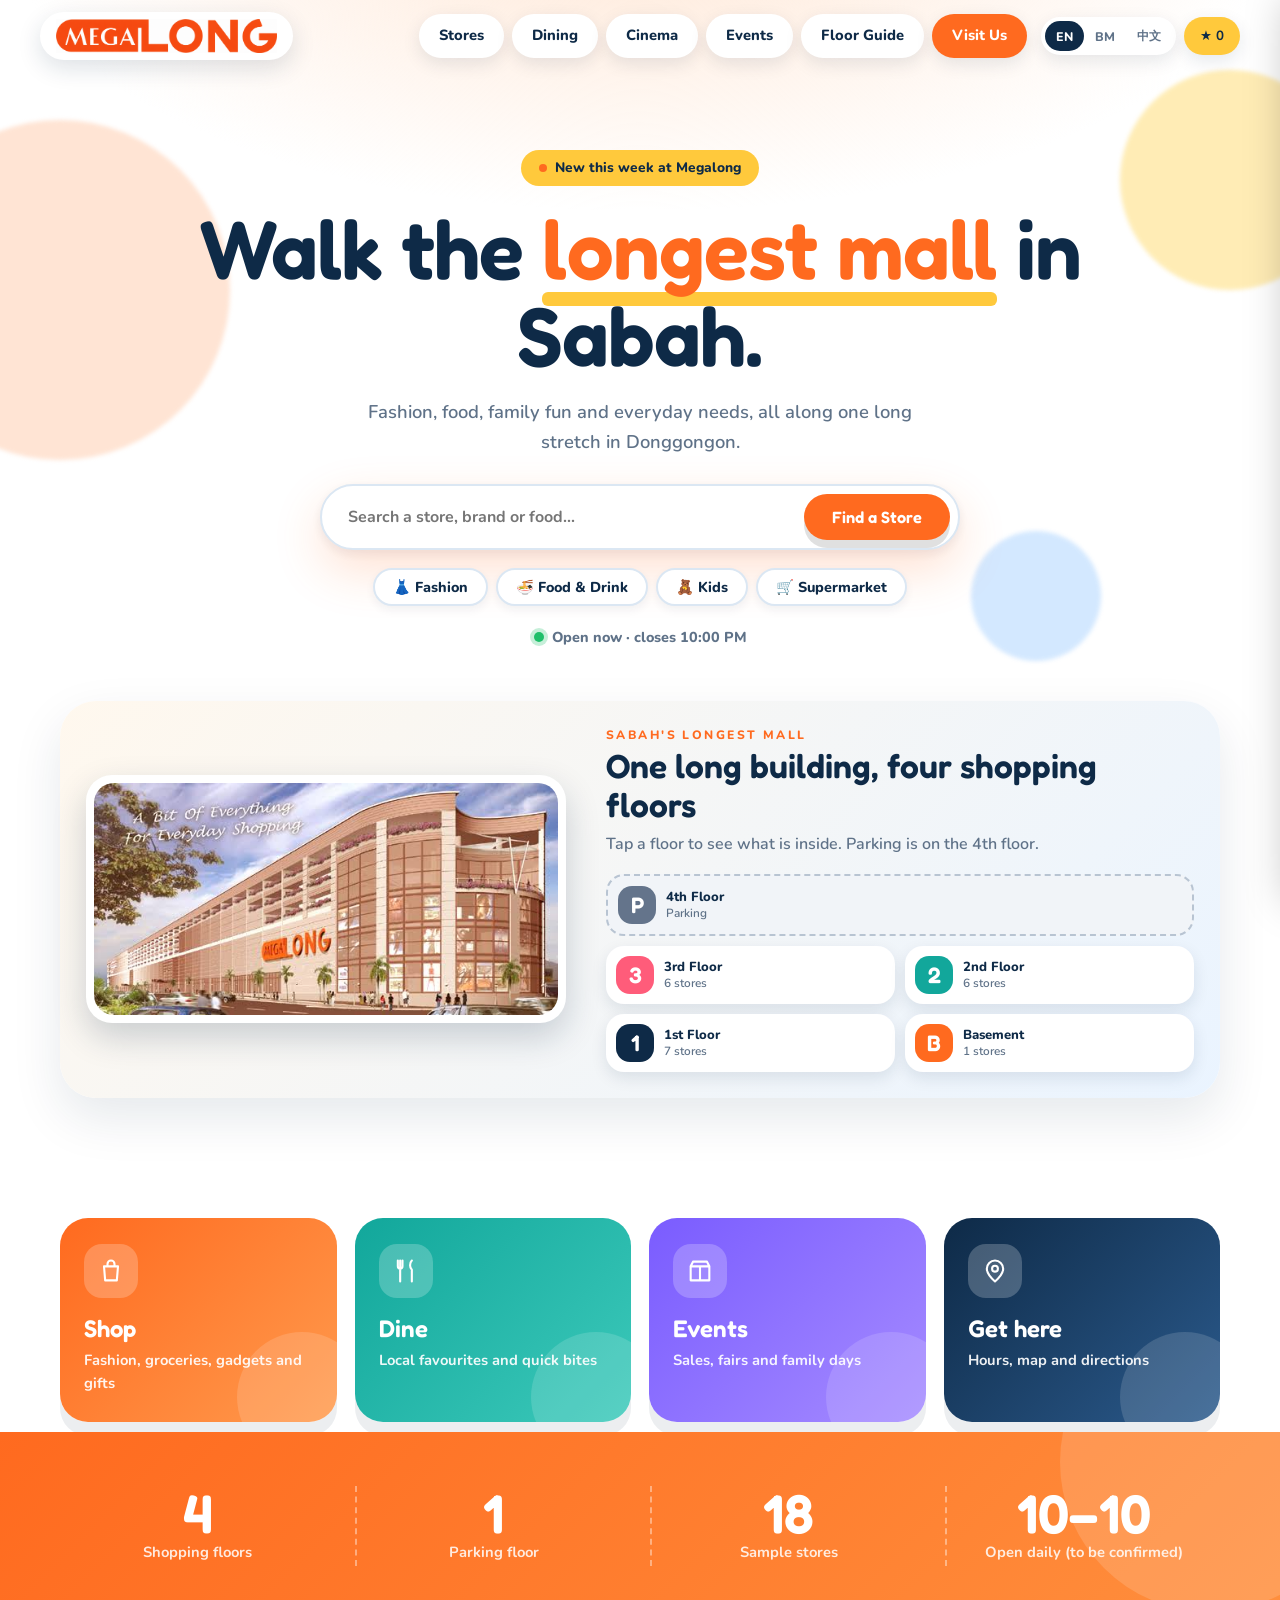
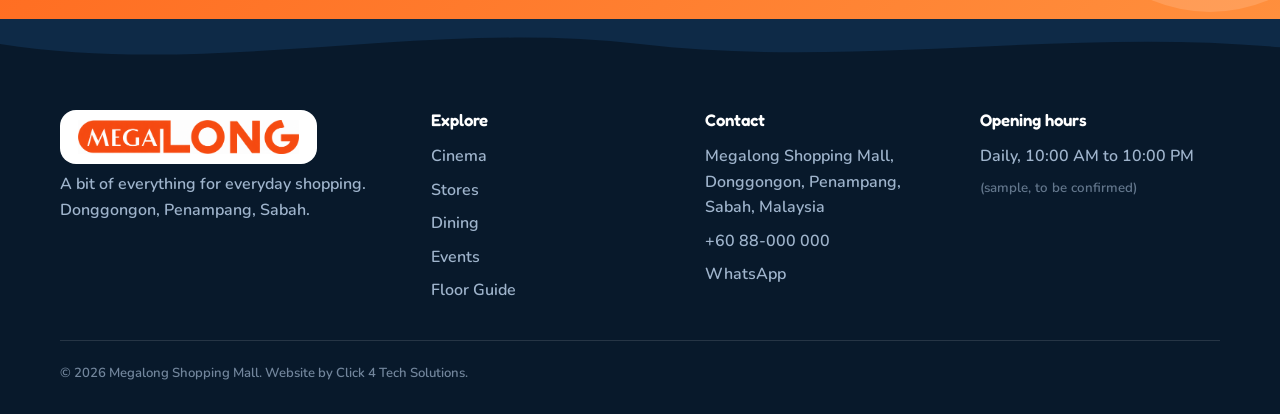
==== commit 4f14a163: "One menu item = one page: hash-based views (home, stores, dining, cinema, events, floor guide, visit" ====
--- a/index.html
+++ b/index.html
@@ -38,8 +38,8 @@
   </div>
 </header>
 
-<main id="top">
-<section class="hero">
+<main id="top" data-v="home">
+<section class="hero" data-page="home">
   <span class="blob b1"></span><span class="blob b2"></span><span class="blob b3"></span>
   <a class="newtag" href="#events"><span class="dot"></span><span data-i18n="d6.new">New this week at Megalong</span></a>
   <h1><span data-i18n="d6.h1a">Walk the</span> <em data-i18n="d6.h1b">longest mall</em> <span data-i18n="d6.h1c">in Sabah.</span></h1>
@@ -52,7 +52,7 @@
   <div class="open-badge" id="openBadge"><i></i><span id="openText">&nbsp;</span></div>
 </section>
 
-<section class="long" aria-label="The building">
+<section class="long" aria-label="The building" data-page="home">
   <div class="wrap lgcard rv">
     <figure class="bld">
       <img src="assets/megalong-building.jpg" alt="Megalong Shopping Mall, a long curved building">
@@ -66,7 +66,7 @@
   </div>
 </section>
 
-<section class="sec intents rv" aria-label="Quick links">
+<section class="sec intents rv" aria-label="Quick links" data-page="home">
   <div class="wrap igrid">
     <a class="it c1" href="#stores" data-pick="all"><i><svg viewBox="0 0 24 24"><path d="M6 8h12l-1 12H7L6 8Zm3 0V6a3 3 0 0 1 6 0v2"/></svg></i><b data-i18n="d6.i1">Shop</b><span data-i18n="d6.i1p">Fashion, groceries, gadgets and gifts</span></a>
     <a class="it c2" href="#dining"><i><svg viewBox="0 0 24 24"><path d="M7 3v8M5 3v5a2 2 0 0 0 4 0V3M7 11v10M17 3c-2 2-2 6 0 8v10"/></svg></i><b data-i18n="d6.i2">Dine</b><span data-i18n="d6.i2p">Local favourites and quick bites</span></a>
@@ -75,7 +75,7 @@
   </div>
 </section>
 
-<section id="featured" class="sec feat">
+<section id="featured" class="sec feat" data-page="stores">
   <div class="wrap">
     <div class="sh rv"><div><p class="eye" data-i18n="d6.ft.eye">Featured stores</p><h2 data-i18n="d6.ft.h">Shop the spotlight</h2></div><a class="lnk ftcta" href="#leasing" data-i18n="d6.ft.cta">Want your store here? Get featured</a></div>
     <div class="ftrow" id="ftrow"></div>
@@ -83,7 +83,7 @@
   </div>
 </section>
 
-<section id="stores" class="sec">
+<section id="stores" class="sec" data-page="stores">
   <div class="wrap">
     <div class="sh rv"><div><p class="eye" data-i18n="d6.dir.eye">Store directory</p><h2 data-i18n="d6.dir.h">Find your favourite store</h2></div><span class="cnt"><b id="dcount">0</b> <span data-i18n="d6.count">stores</span></span></div>
     <div class="dtool rv">
@@ -97,14 +97,14 @@
   </div>
 </section>
 
-<section id="dining" class="sec blue">
+<section id="dining" class="sec blue" data-page="dining">
   <div class="wrap">
     <div class="sh rv"><div><p class="eye" data-i18n="d6.din.eye">Dining</p><h2 data-i18n="d6.din.h">Hungry? We've got you.</h2></div></div>
     <div class="dgrid" id="dining-grid"></div>
   </div>
 </section>
 
-<div id="cinema" class="cinwrap">
+<div id="cinema" class="cinwrap" data-page="cinema">
 <section class="cinhero">
   <div class="wrap">
     <p class="eye" data-i18n="d9.eye">Megalong Cineplex &middot; 3rd Floor</p>
@@ -135,21 +135,21 @@
 </section>
 </div>
 
-<section id="events" class="sec">
+<section id="events" class="sec" data-page="events">
   <div class="wrap">
     <div class="sh rv"><div><p class="eye" data-i18n="d6.ev.eye">Promotions & events</p><h2 data-i18n="d6.ev.h">What's on at Megalong</h2></div><span class="smp" data-i18n="sample">(sample)</span></div>
     <div class="ftrow evrow" id="eventGrid"></div>
   </div>
 </section>
 
-<section id="plan" class="sec blue">
+<section id="plan" class="sec blue" data-page="plan">
   <div class="wrap">
     <div class="sh rv"><div><p class="eye" data-i18n="d6.plan.eye">Floor guide</p><h2 data-i18n="d6.plan.h">Find your way around</h2><p class="lede" data-i18n="d6.plan.p">Pick a level, then tap a shop for details. Sample layout for general guidance.</p></div></div>
     <div class="planwrap"><div class="plan" id="plangrid"></div></div>
   </div>
 </section>
 
-<section id="visit" class="sec">
+<section id="visit" class="sec" data-page="visit">
   <div class="wrap">
     <div class="sh rv"><div><p class="eye" data-i18n="d6.vi.eye">Visit us</p><h2 data-i18n="d6.vi.h">Come say hello</h2></div></div>
     <div class="vgrid">
@@ -165,7 +165,7 @@
   </div>
 </section>
 
-<section class="stats" aria-label="At a glance">
+<section class="stats" aria-label="At a glance" data-page="home">
   <div class="wrap sgrid">
     <div><b data-count="4" id="st1">4</b><span data-i18n="d6.st1">Shopping floors</span></div>
     <div><b data-count="1" id="st2">1</b><span data-i18n="d6.st2">Parking floor</span></div>
@@ -174,7 +174,7 @@
   </div>
 </section>
 
-<section id="leasing" class="sec lease">
+<section id="leasing" class="sec lease" data-page="visit">
   <div class="wrap lgrid">
     <div><p class="eye" data-i18n="d6.le.eye">Leasing</p><h2 data-i18n="d6.le.h">Want your shop at Megalong?</h2><p class="lede" data-i18n="d6.le.p">Join Penampang's busiest shopping destination. Tell us about your business and our leasing team will get in touch.</p></div>
     <form class="lform" id="lform" novalidate>
@@ -222,5 +222,6 @@
 <script src="common.js"></script>
 <script src="cinema.js"></script>
 <script src="app.js"></script>
+<script src="pages.js"></script>
 </body>
 </html>
--- a/style.css
+++ b/style.css
@@ -382,3 +382,7 @@
 .menu a{white-space:nowrap}
 @media(max-width:1200px){.menu{gap:4px}.menu a{padding:8px 11px;font-size:.88rem}.logo{padding:6px 12px}.lgimg{height:28px}.tools{gap:6px}}
 @media(max-width:1080px) and (min-width:1001px){.menu a{padding:7px 8px;font-size:.82rem}.lang button{padding:6px 7px}}
+/* page views: one menu item = one page */
+[data-page][hidden]{display:none!important}
+main[data-v]:not([data-v=home]):not([data-v=cinema]){padding-top:84px;min-height:70vh}
+.menu a.on{color:var(--or,#ff6a1f)}
--- a/cinema.css
+++ b/cinema.css
@@ -36,3 +36,26 @@
 #cinema .cinhero{padding:80px 0 30px}
 .cinwrap{scroll-margin-top:0}
 .footer a[href="#cinema"]{display:block}
+/* Now showing: cards side by side, left to right */
+#movies.movies{grid-template-columns:repeat(3,1fr);align-items:stretch}
+#movies .movie{grid-template-columns:1fr;gap:16px;align-content:start}
+#movies .poster{aspect-ratio:3/2}
+#movies .poster b{font-size:2.4rem}
+#movies .times{margin-top:auto}
+@media(max-width:1000px){#movies.movies{grid-template-columns:repeat(2,1fr)}}
+@media(max-width:640px){#movies.movies{grid-template-columns:1fr}#movies .movie{grid-template-columns:110px 1fr;gap:14px}#movies .poster{aspect-ratio:2/3}}
+/* 5 per row on wide screens */
+#movies.movies{grid-template-columns:repeat(5,1fr);gap:14px}
+#movies .movie{padding:10px;gap:12px;border-radius:22px}
+#movies .poster{aspect-ratio:2/3;border-radius:16px}
+#movies .poster b{font-size:2rem}
+#movies .mi h3{font-size:1.1rem}
+#movies .mm{font-size:.76rem}
+#movies .ms{font-size:.82rem;margin:6px 0 10px}
+#movies .tag{font-size:.7rem;padding:3px 9px}
+#movies .tbtn{padding:6px 10px;font-size:.8rem;border-radius:11px}
+#movies .times{gap:7px}
+@media(max-width:1180px){#movies.movies{grid-template-columns:repeat(3,1fr)}}
+@media(max-width:800px){#movies.movies{grid-template-columns:repeat(2,1fr)}}
+@media(max-width:640px){#movies.movies{grid-template-columns:1fr}}
+@media(min-width:1181px){#movies .poster{aspect-ratio:4/3}}
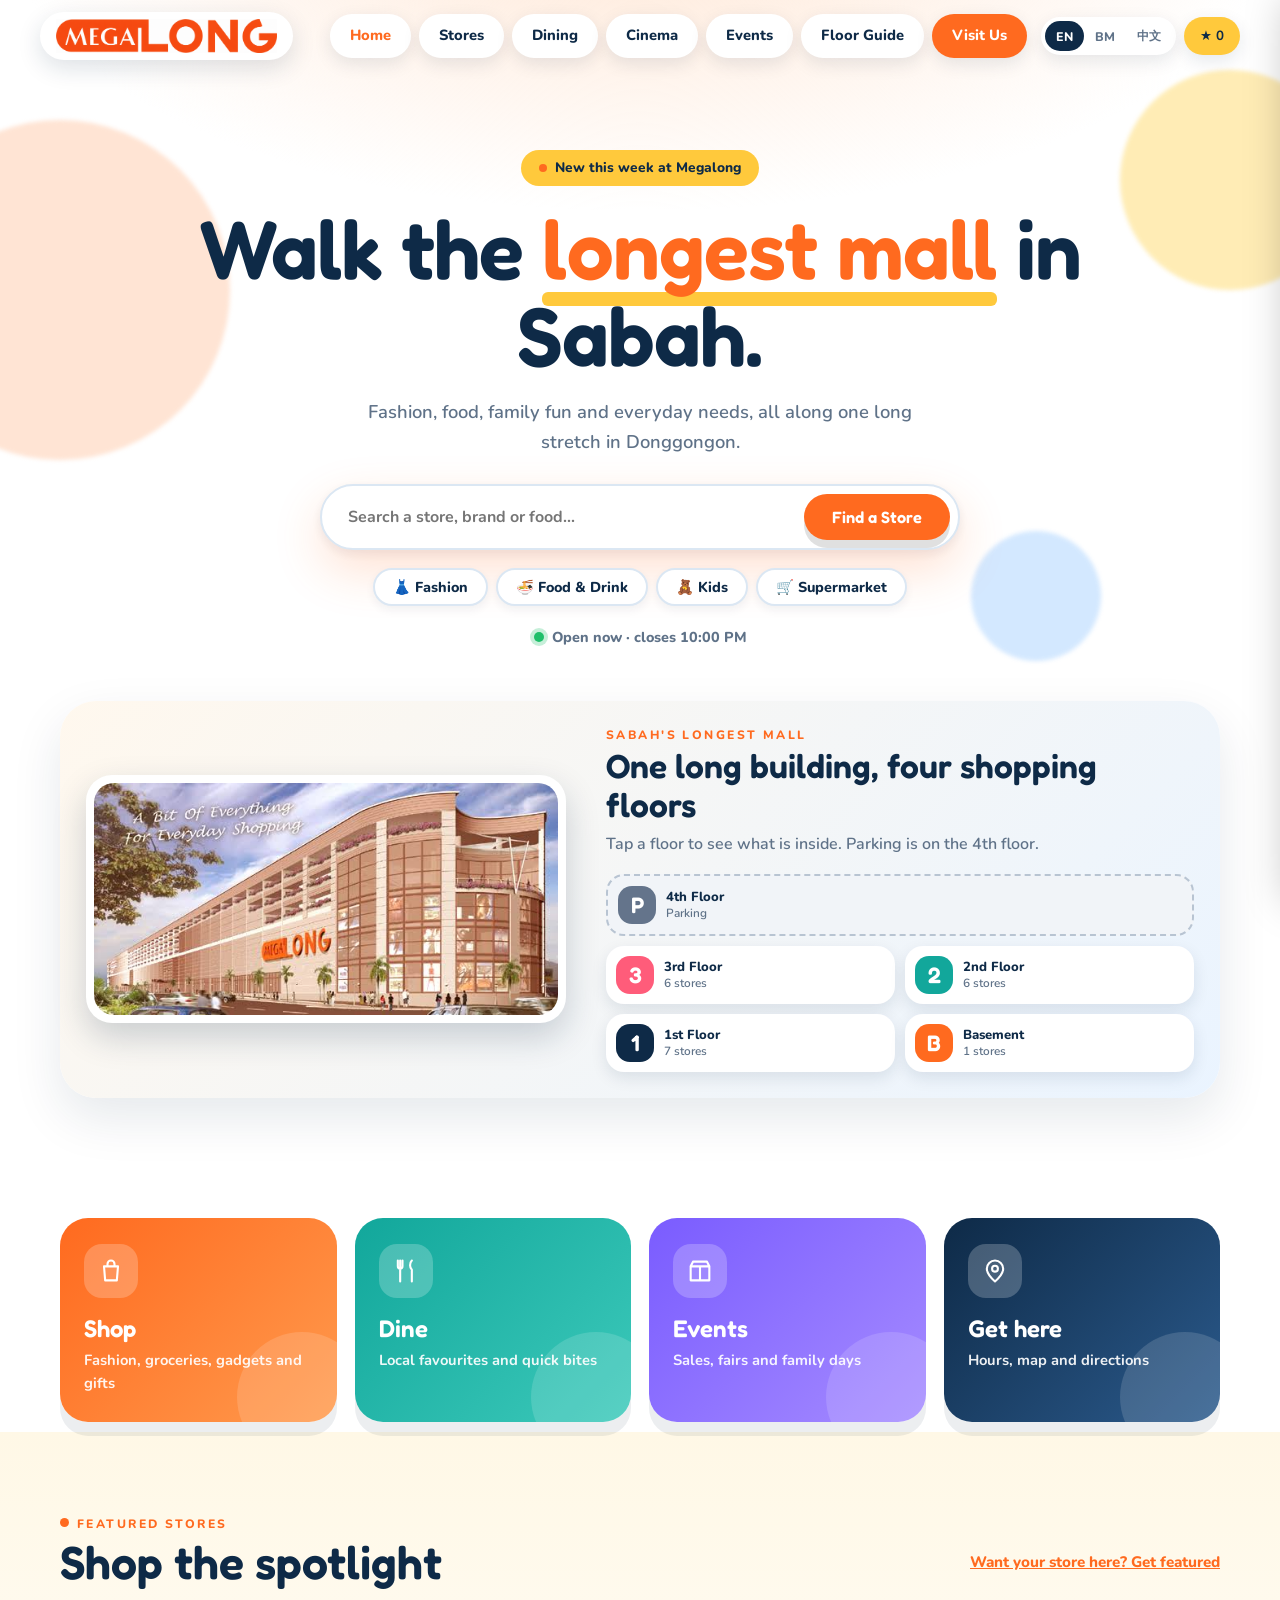
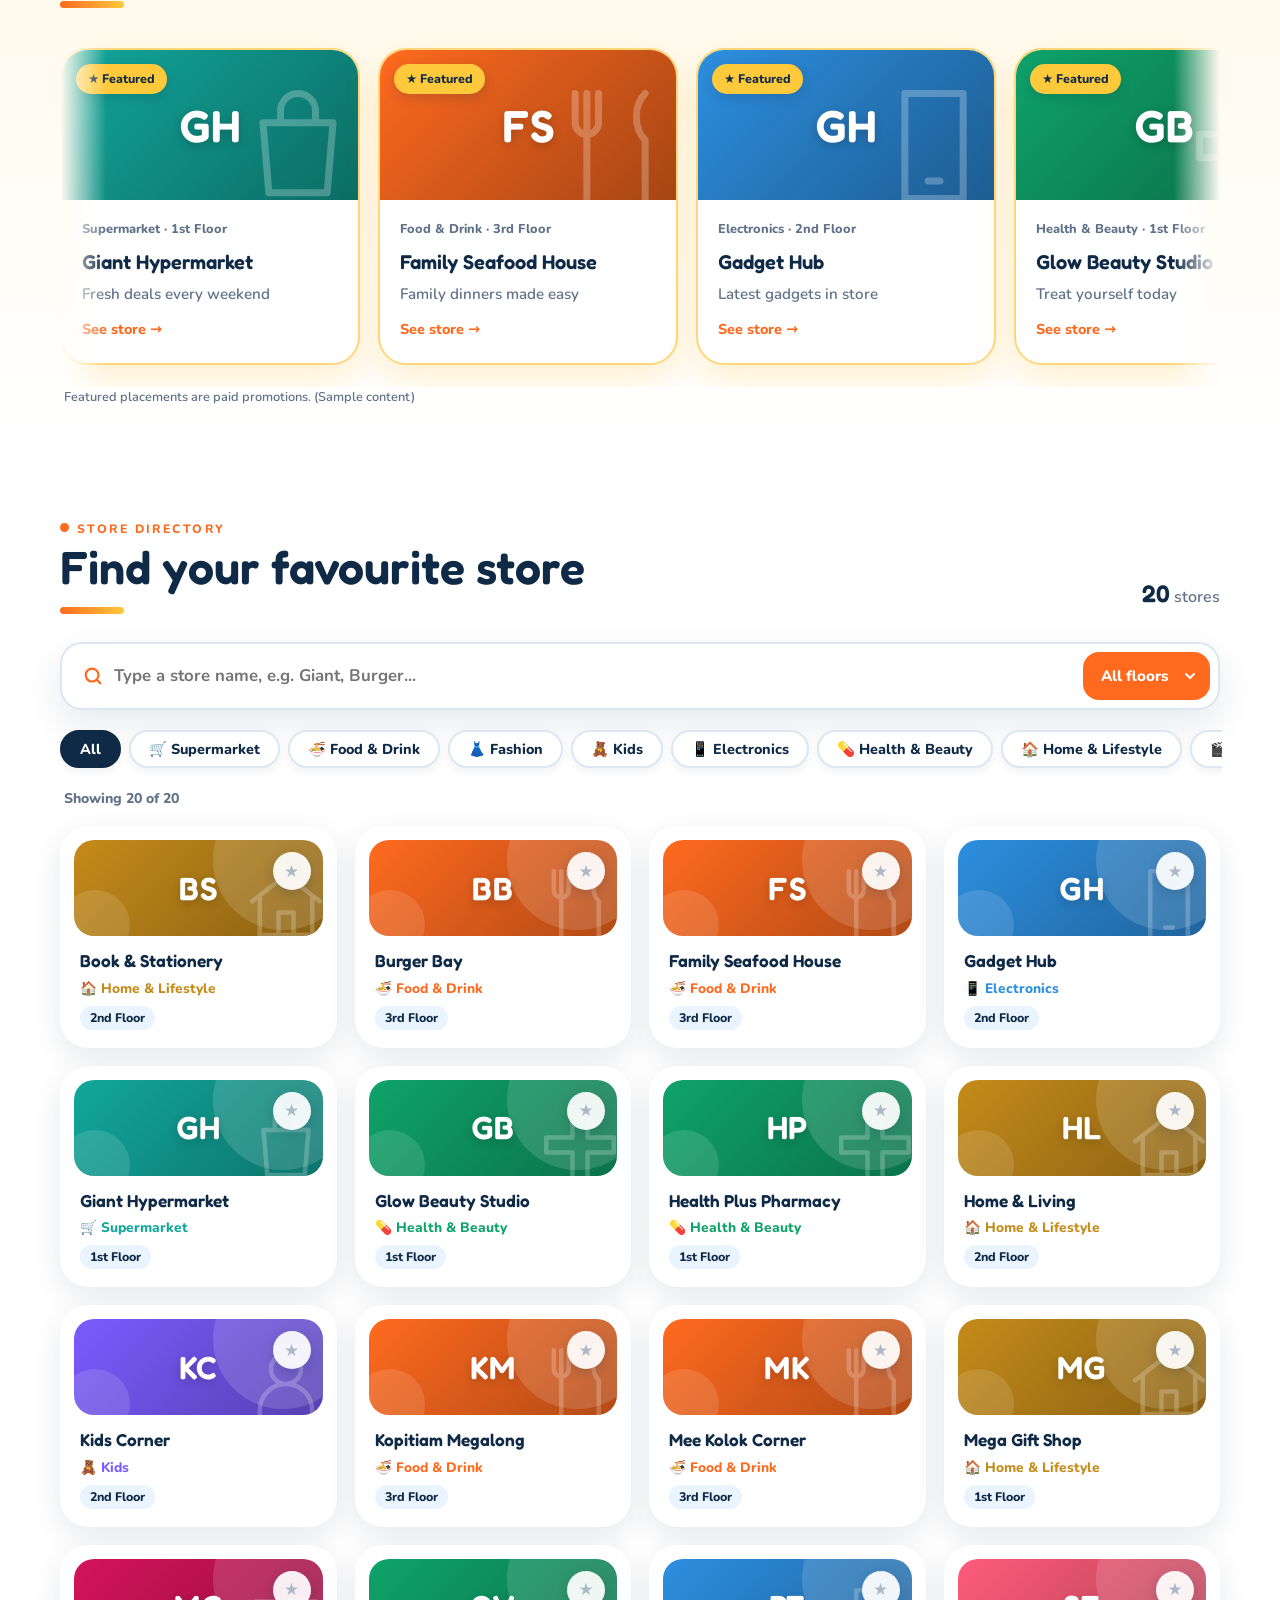
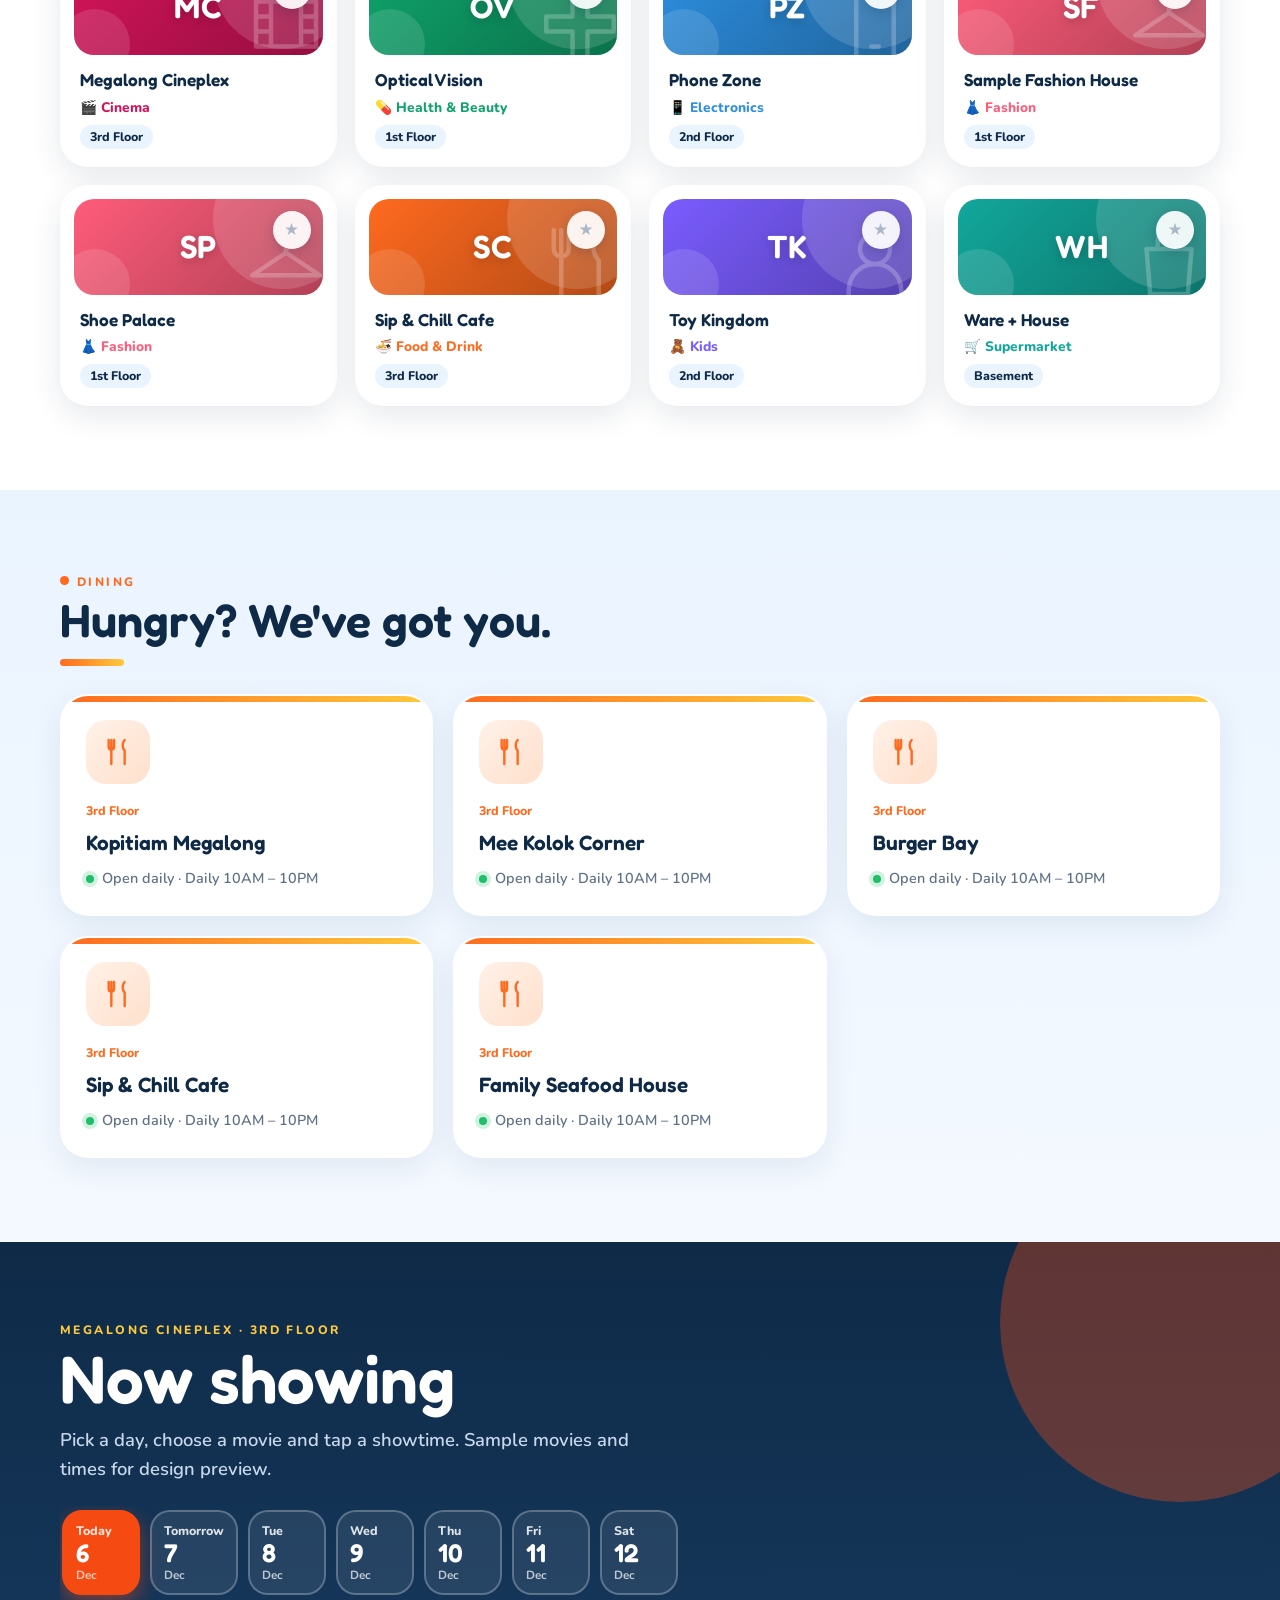
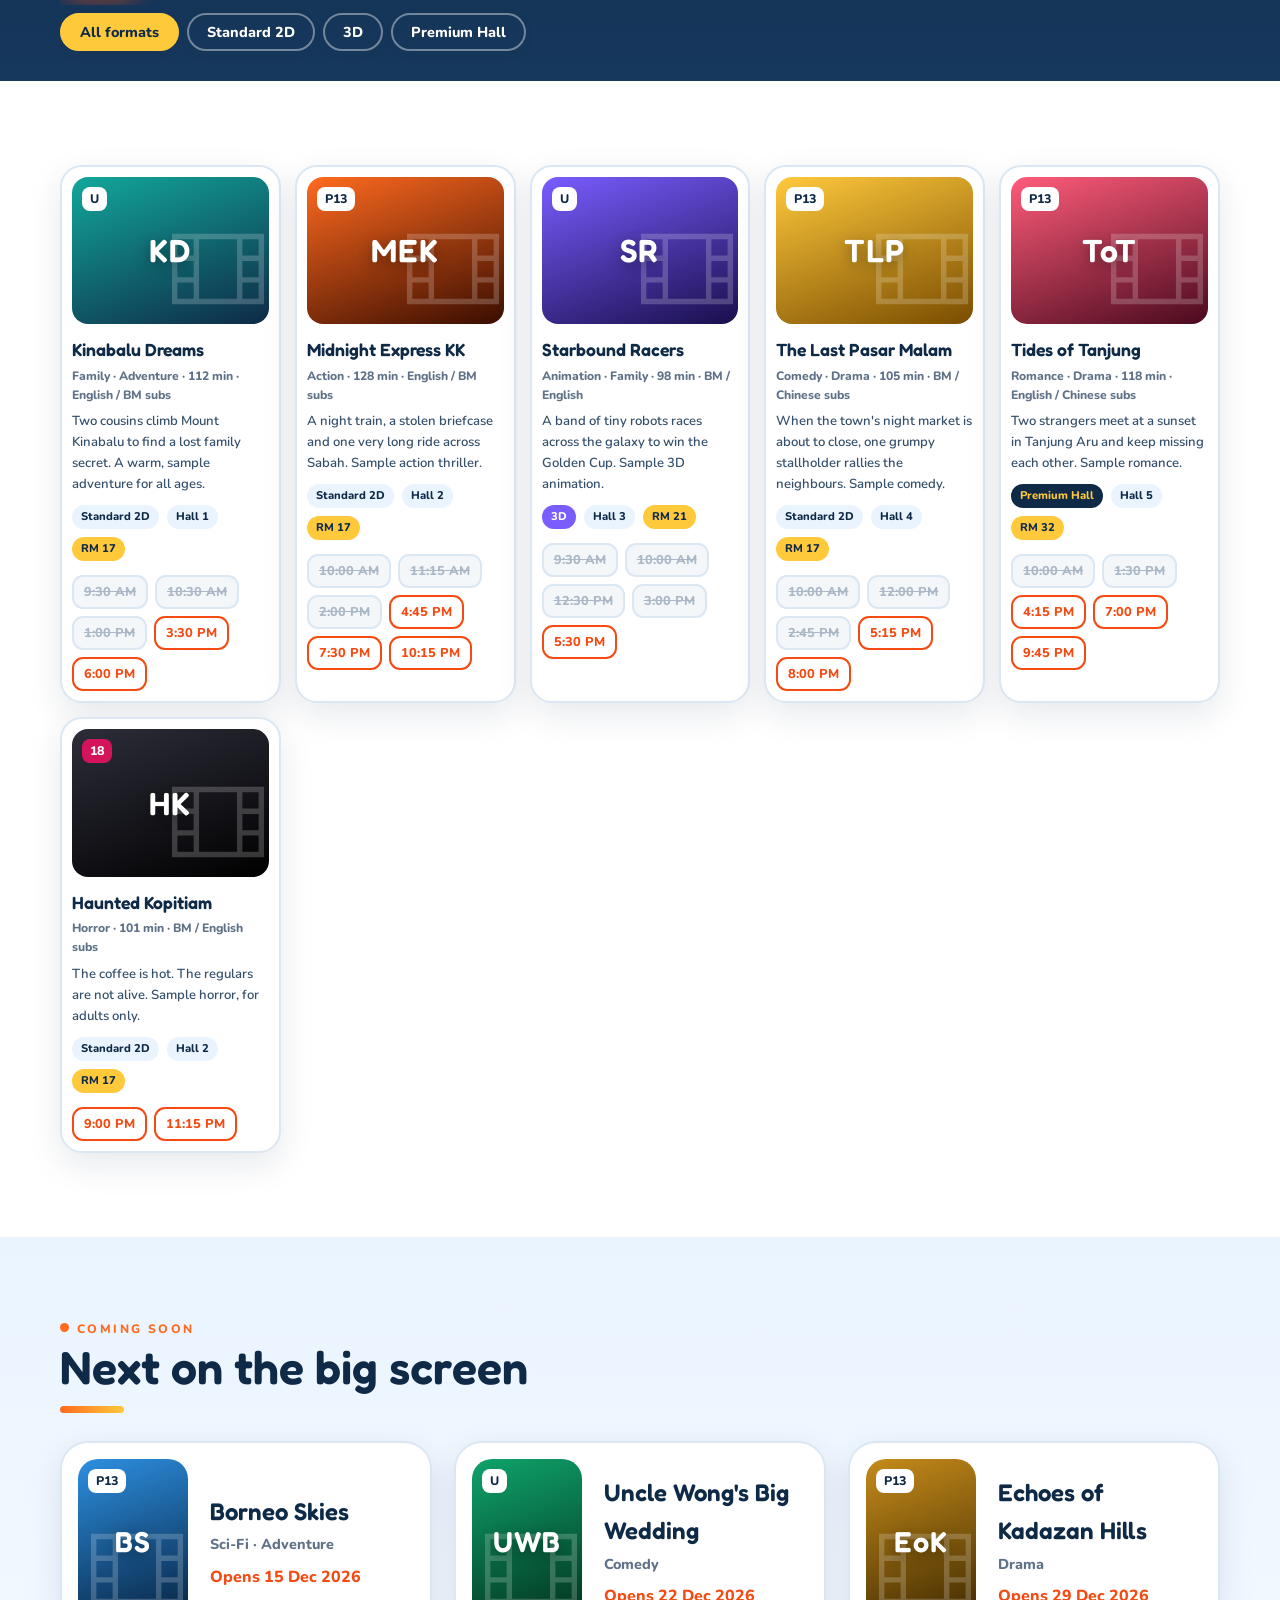
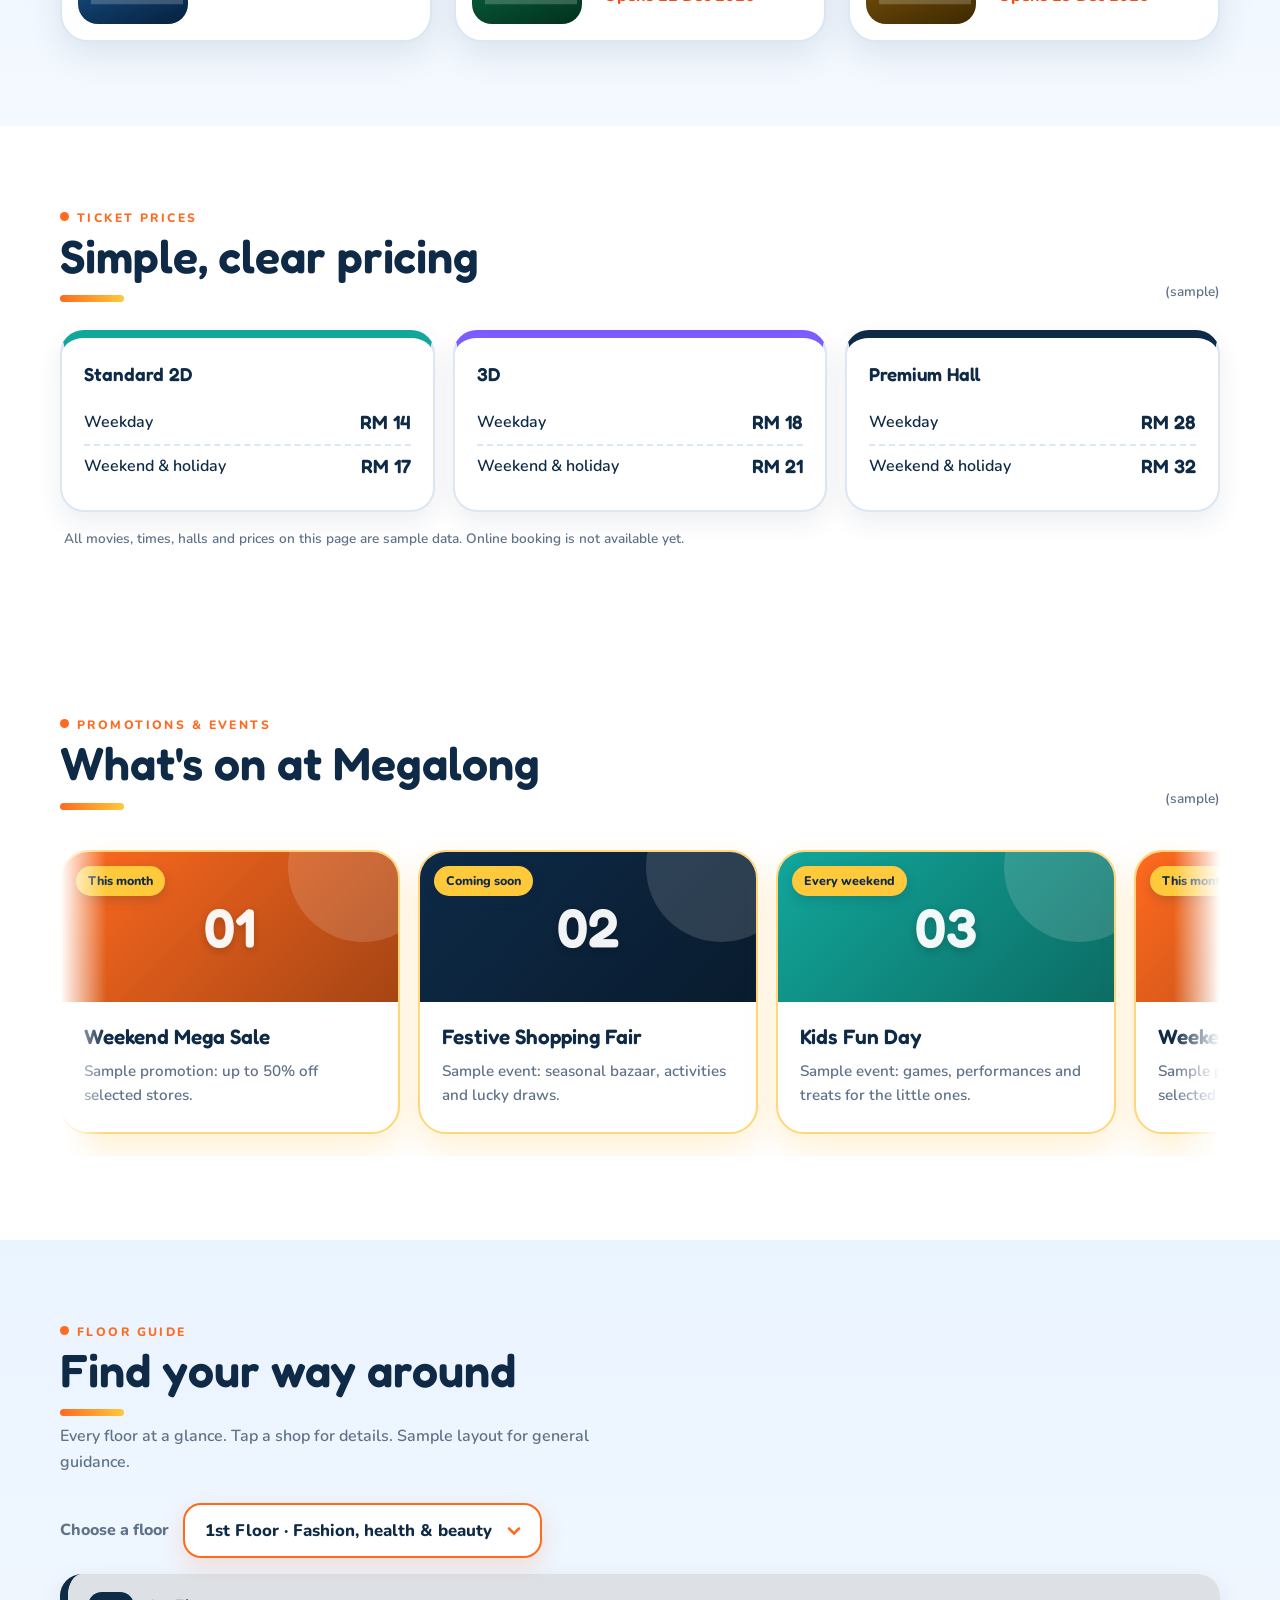
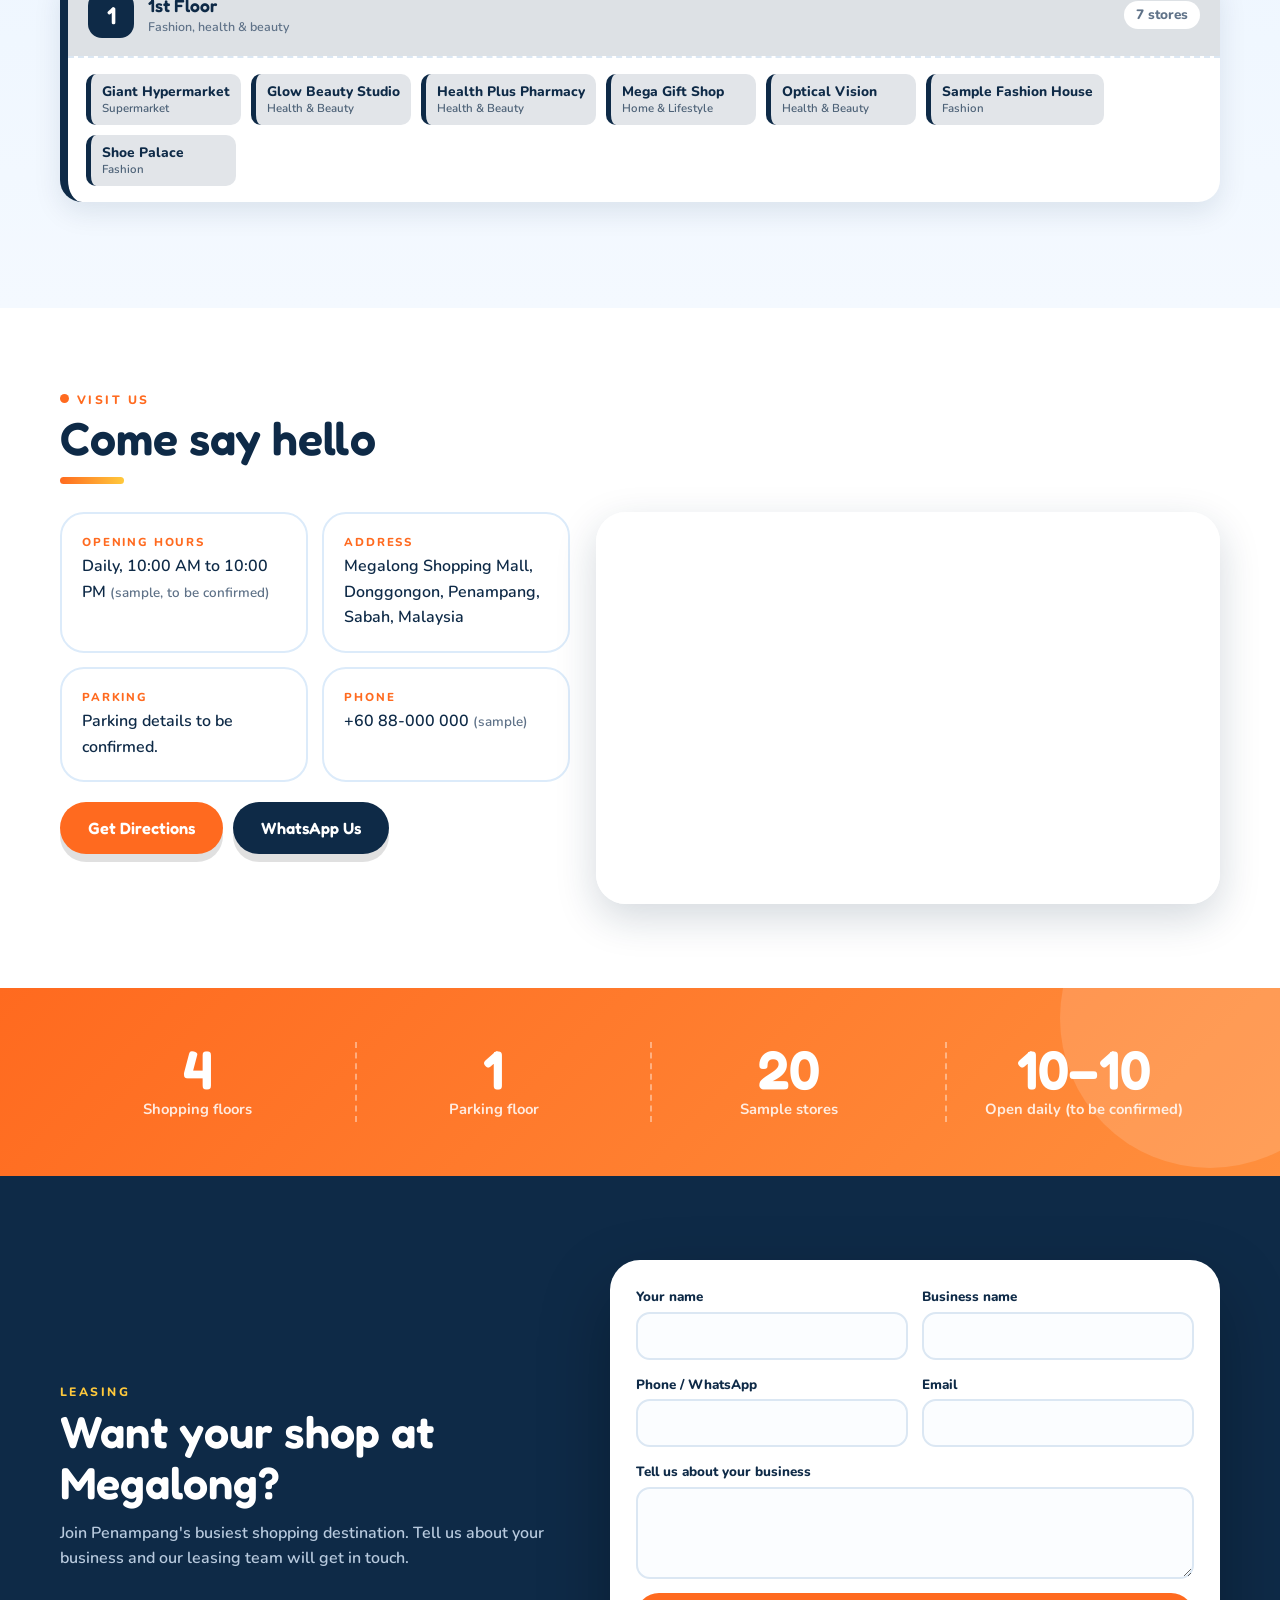
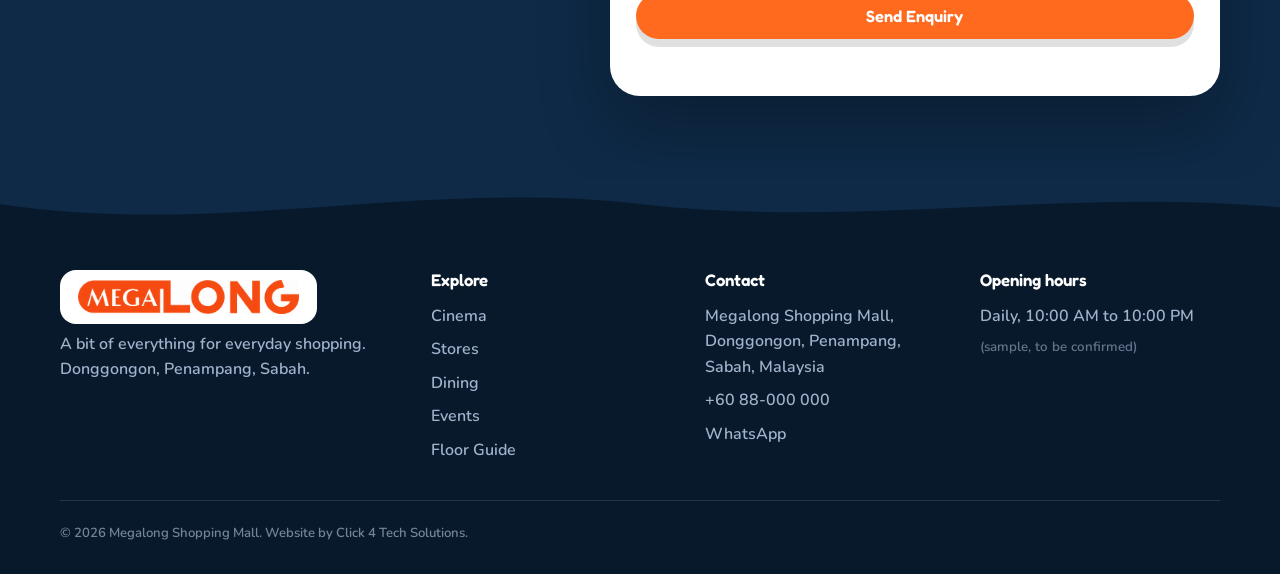
==== commit b4f5a0de: "Add Home menu item: Home shows all sections, other items open one page; hero back to Home only Co-Au" ====
--- a/index.html
+++ b/index.html
@@ -24,6 +24,7 @@
     <img class="lgimg" src="assets/megalong-logo.png" alt="Megalong" width="270" height="46">
   </a>
   <nav class="menu" id="menu">
+    <a href="#top" data-i18n="d6.nav.home">Home</a>
     <a href="#stores" data-i18n="d6.nav.stores">Stores</a>
     <a href="#dining" data-i18n="d6.nav.dining">Dining</a>
     <a href="#cinema" data-i18n="d6.nav.cinema">Cinema</a>
--- a/style.css
+++ b/style.css
@@ -384,5 +384,5 @@
 @media(max-width:1080px) and (min-width:1001px){.menu a{padding:7px 8px;font-size:.82rem}.lang button{padding:6px 7px}}
 /* page views: one menu item = one page */
 [data-page][hidden]{display:none!important}
-main[data-v]:not([data-v=home]):not([data-v=cinema]){padding-top:84px;min-height:70vh}
+main[data-v]{min-height:70vh}
 .menu a.on{color:var(--or,#ff6a1f)}
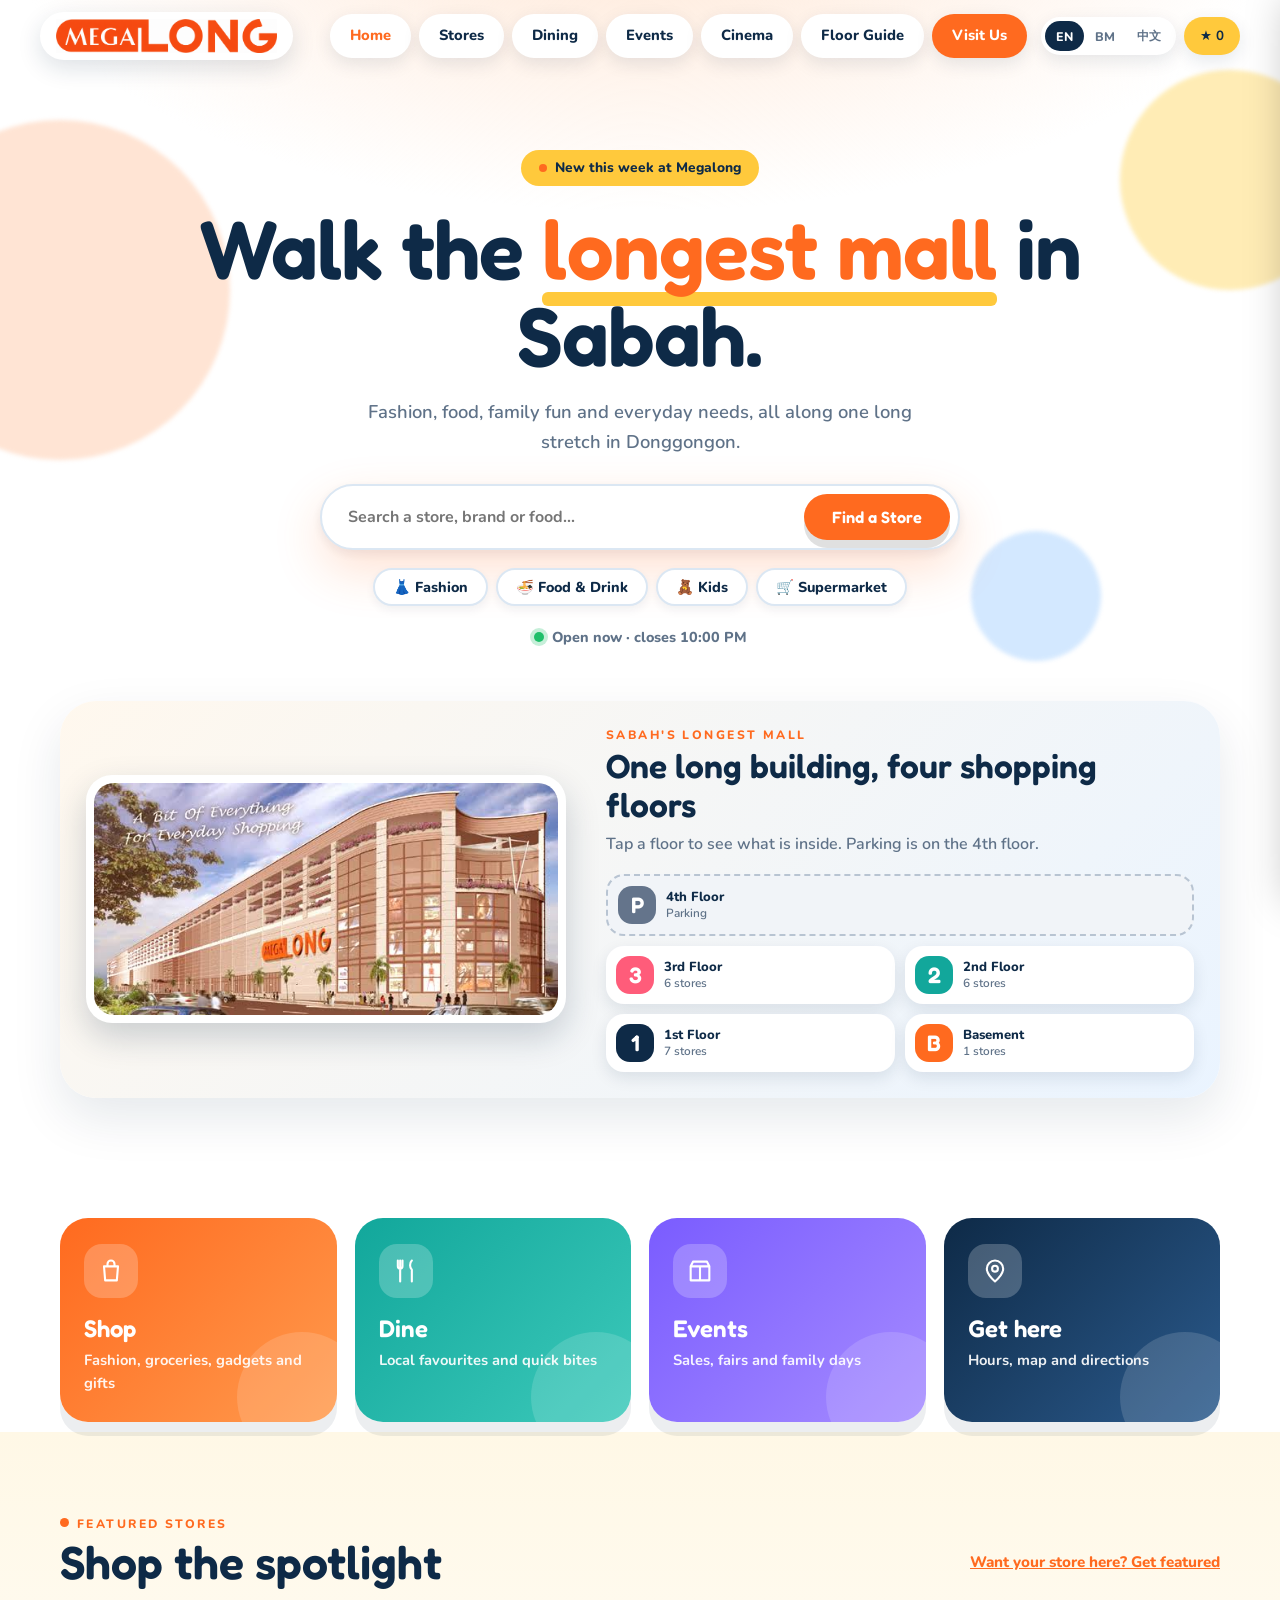
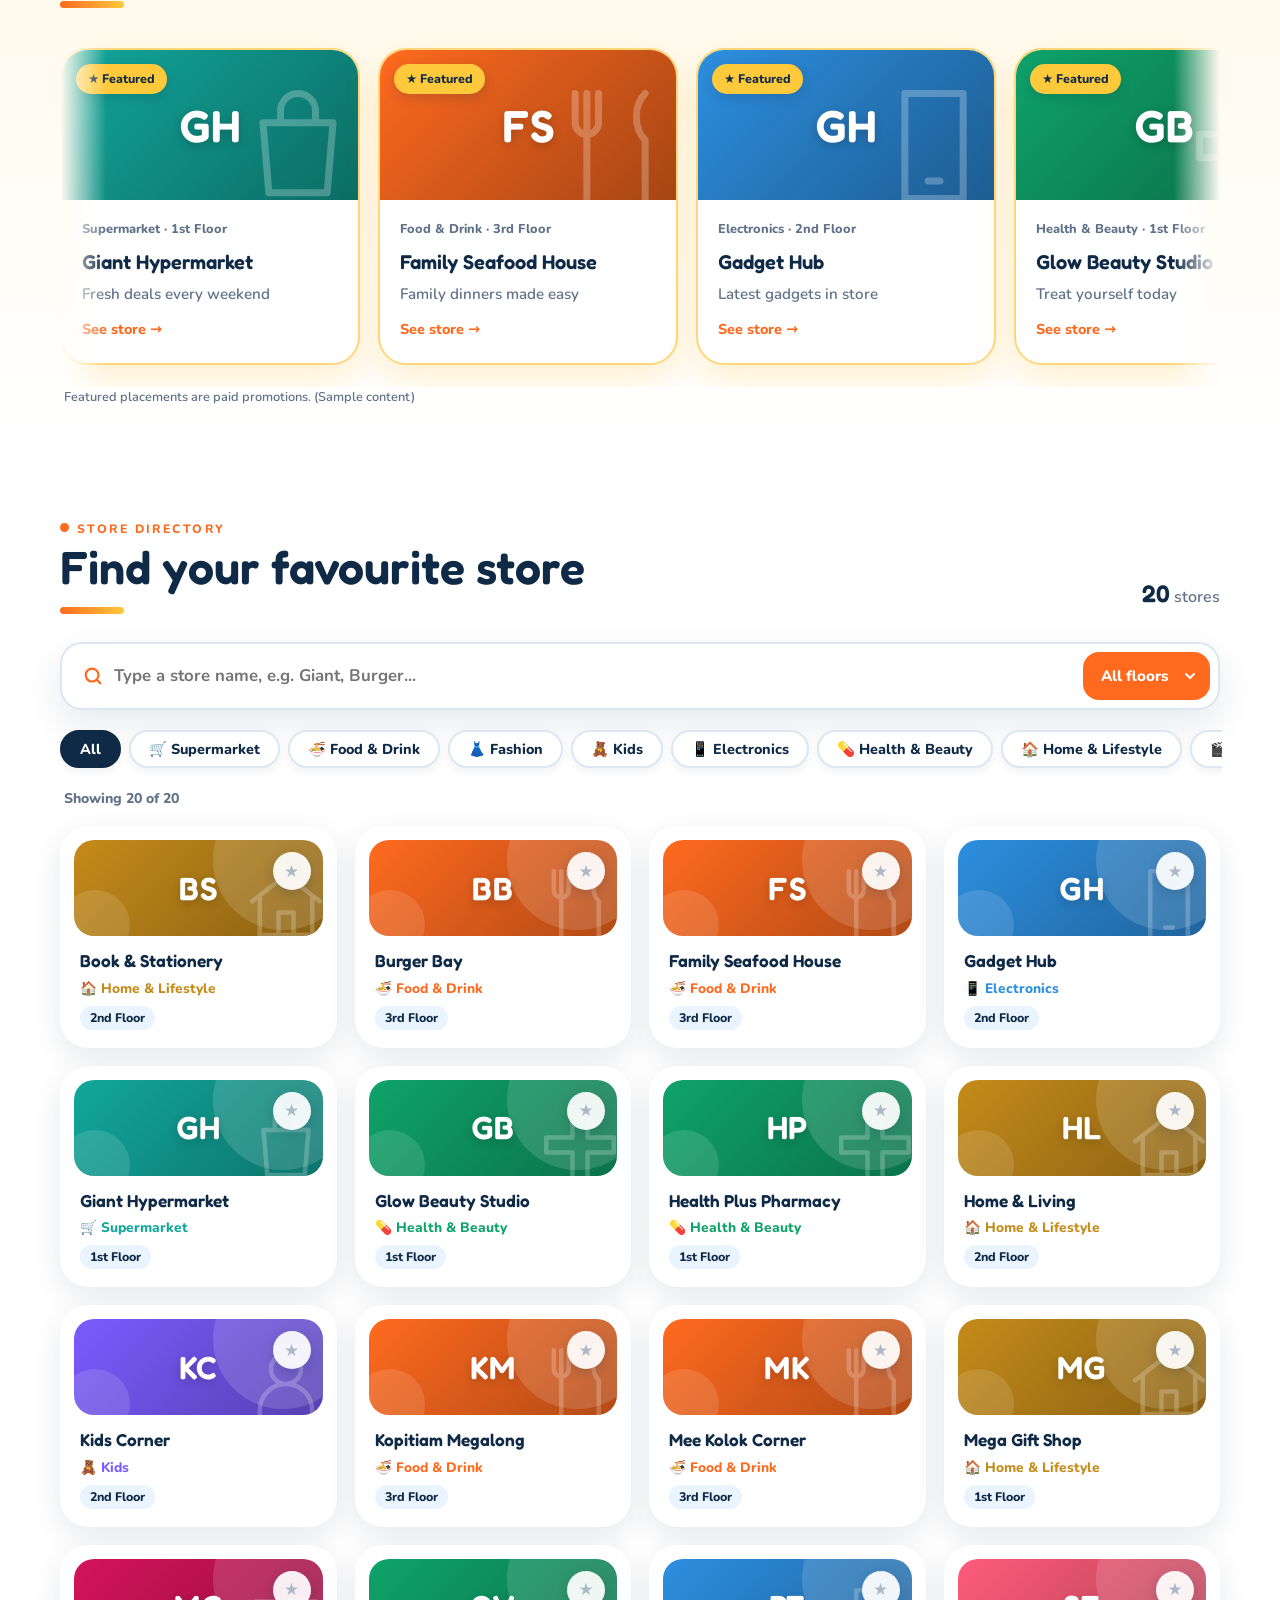
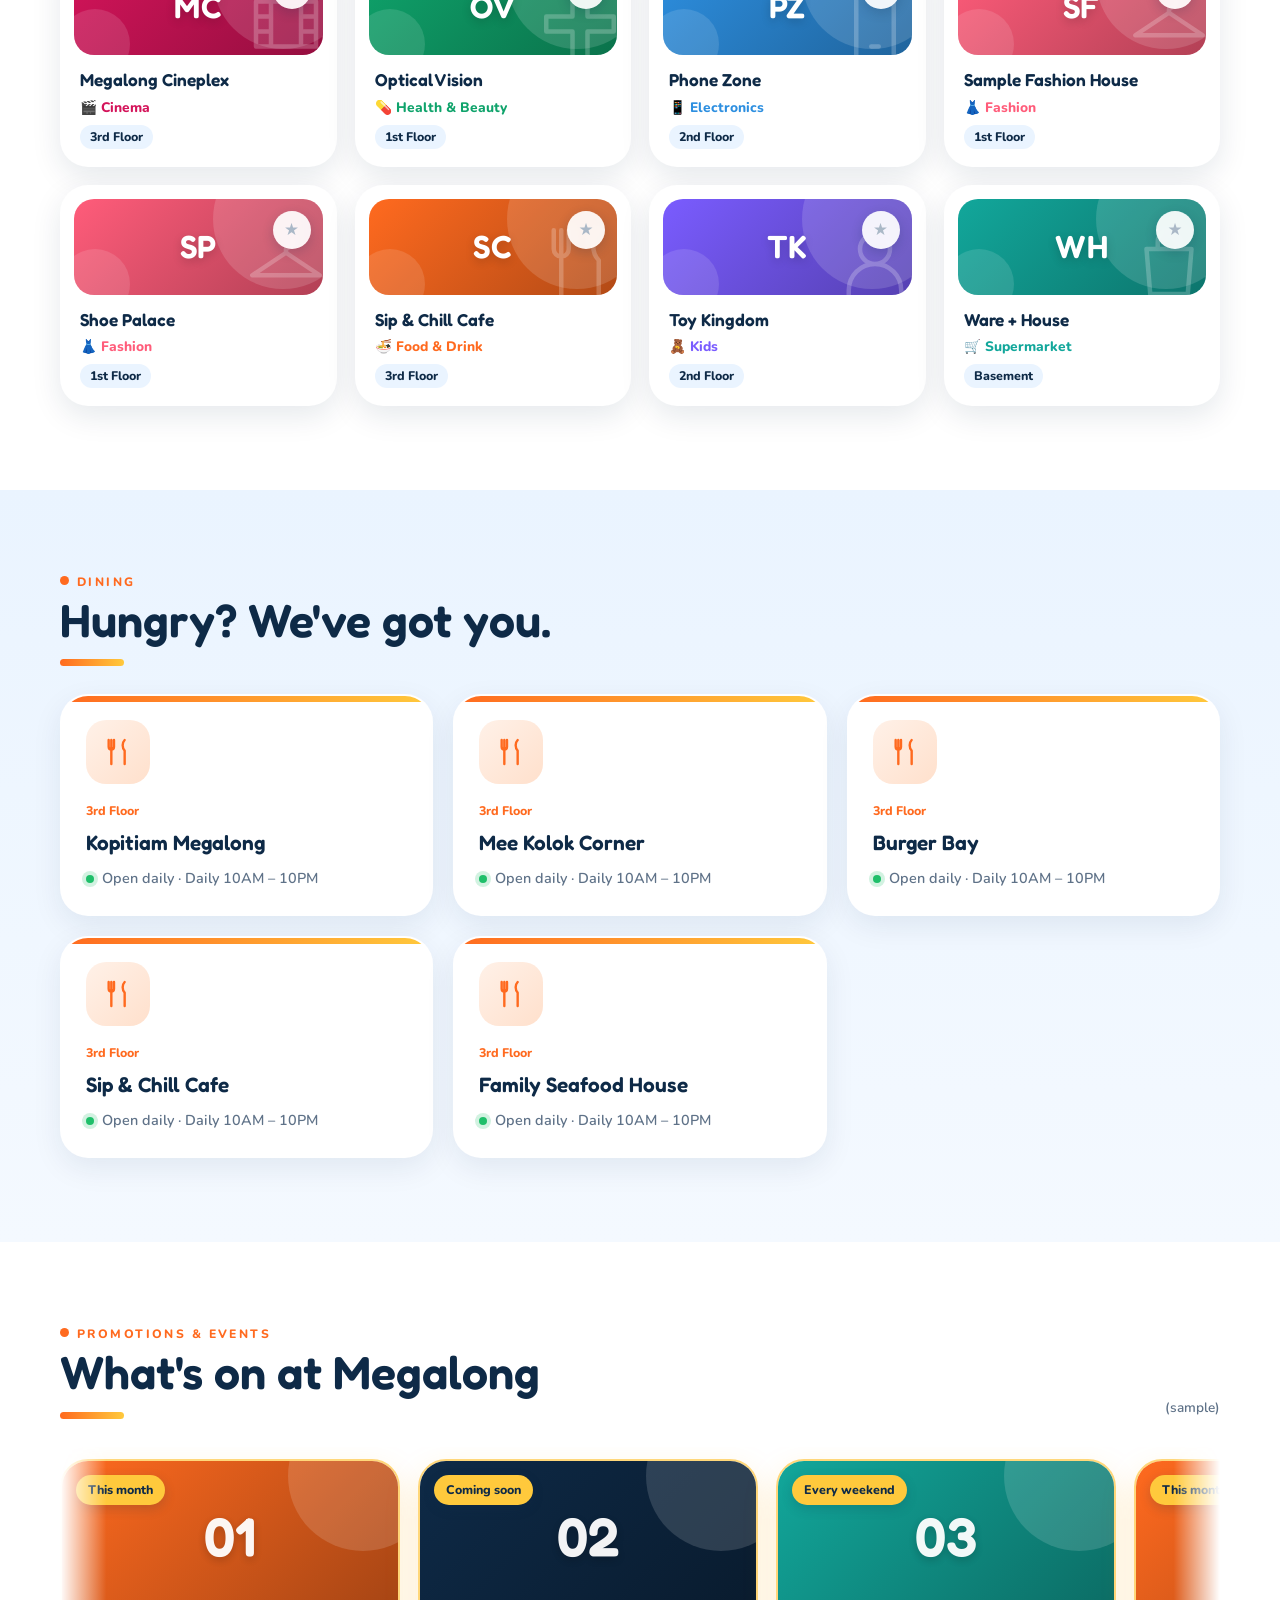
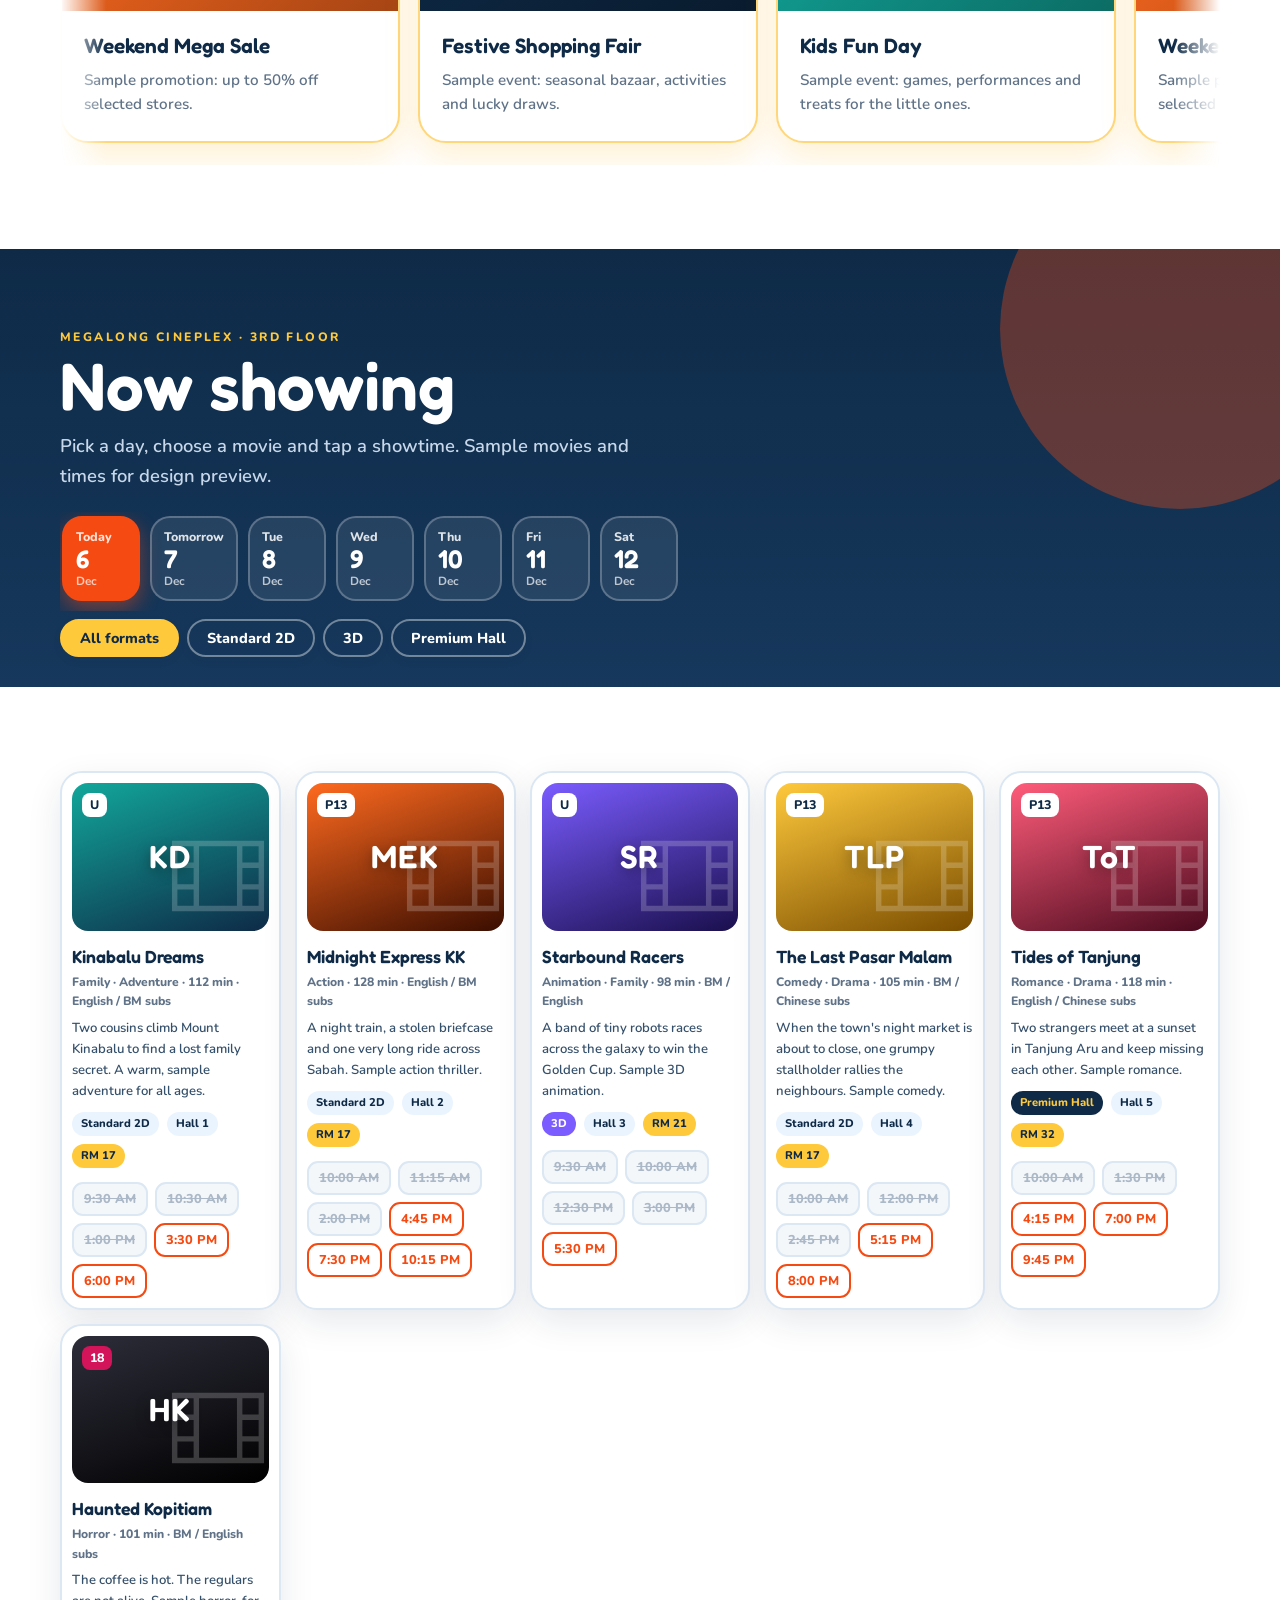
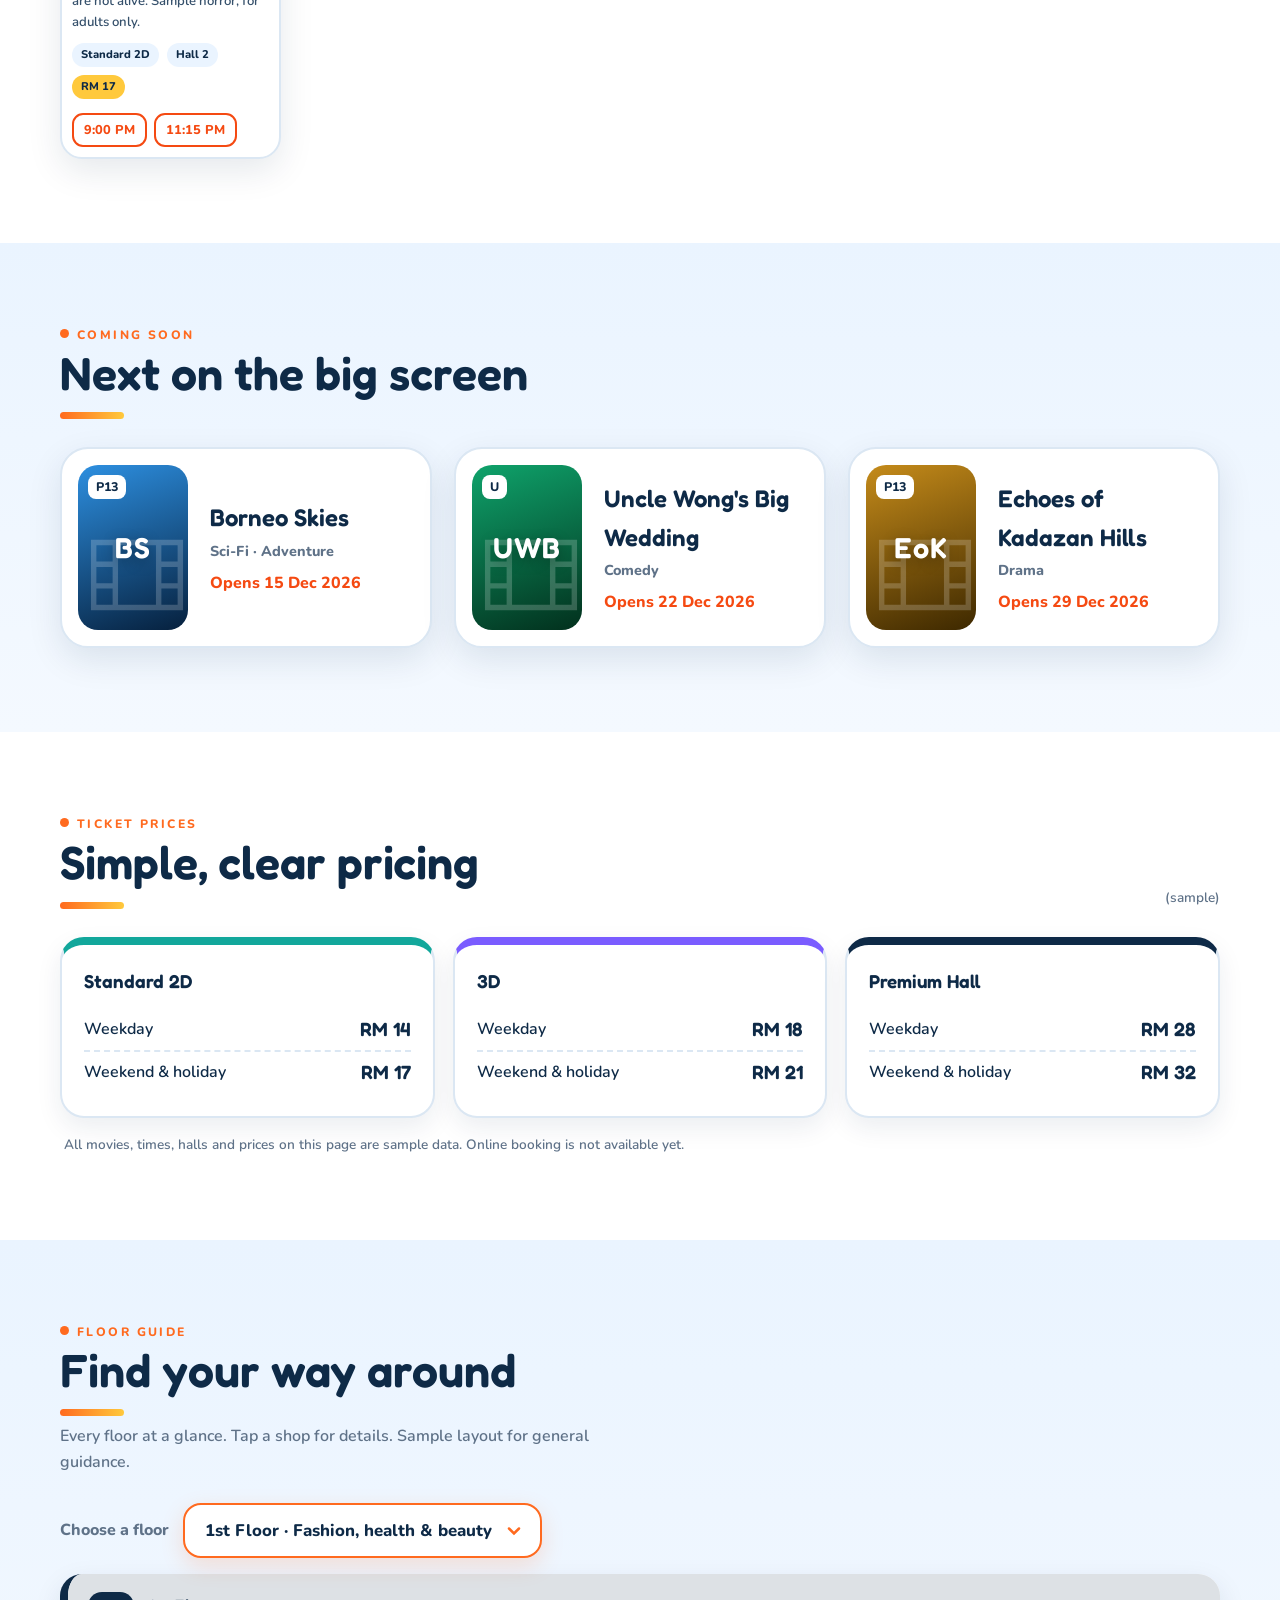
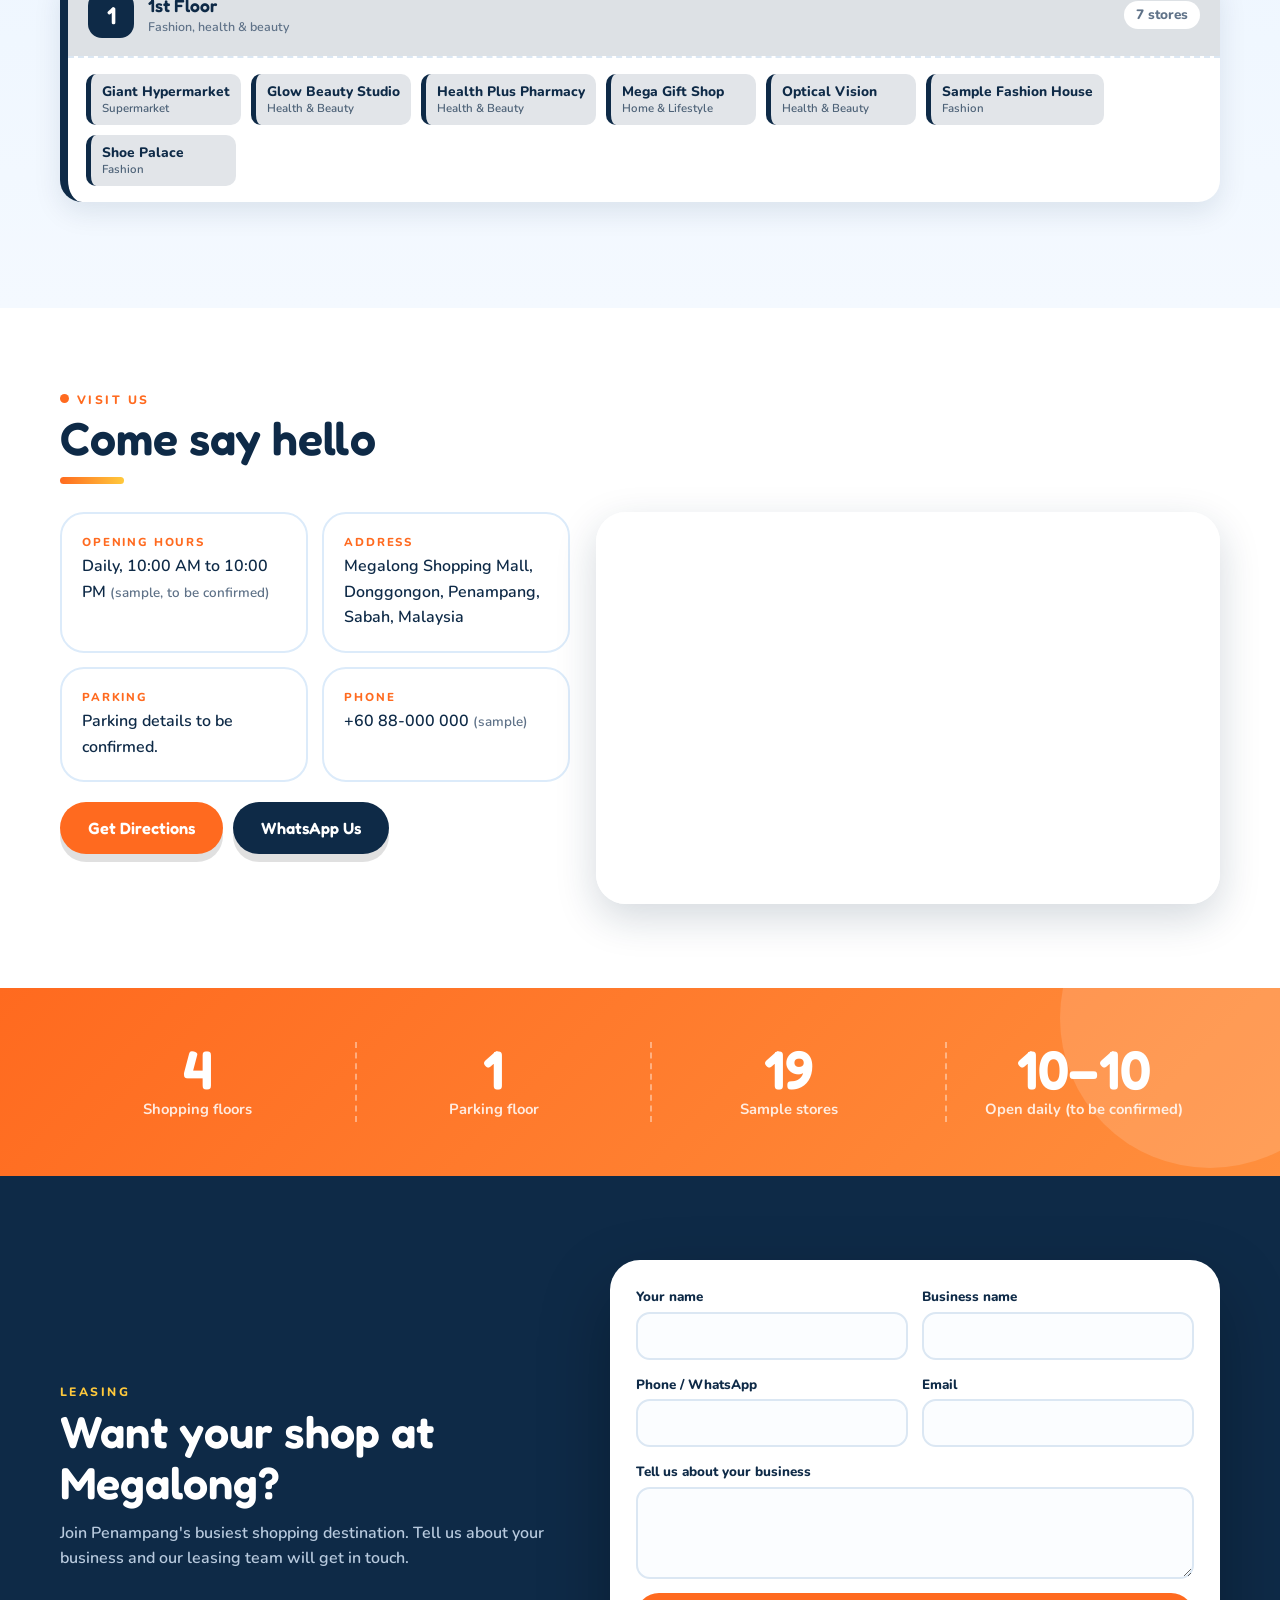
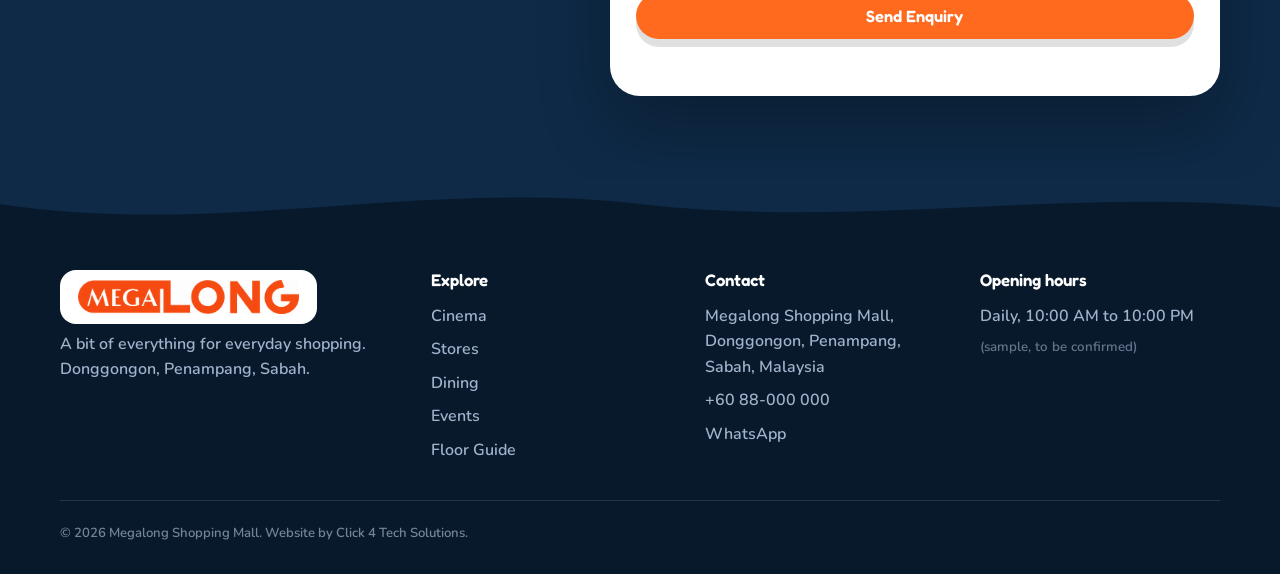
==== commit 5a9936e9: "Move Events before Cinema (page order and menu) Co-Authored-By: Claude Sonnet 5.5 <noreply@anthropic" ====
--- a/index.html
+++ b/index.html
@@ -27,8 +27,8 @@
     <a href="#top" data-i18n="d6.nav.home">Home</a>
     <a href="#stores" data-i18n="d6.nav.stores">Stores</a>
     <a href="#dining" data-i18n="d6.nav.dining">Dining</a>
+    <a href="#events" data-i18n="d6.nav.events">Events</a>
     <a href="#cinema" data-i18n="d6.nav.cinema">Cinema</a>
-    <a href="#events" data-i18n="d6.nav.events">Events</a>
     <a href="#plan" data-i18n="d6.nav.plan">Floor Guide</a>
     <a href="#visit" class="cta" data-i18n="d6.nav.visit">Visit Us</a>
   </nav>
@@ -105,6 +105,13 @@
   </div>
 </section>
 
+<section id="events" class="sec" data-page="events">
+  <div class="wrap">
+    <div class="sh rv"><div><p class="eye" data-i18n="d6.ev.eye">Promotions & events</p><h2 data-i18n="d6.ev.h">What's on at Megalong</h2></div><span class="smp" data-i18n="sample">(sample)</span></div>
+    <div class="ftrow evrow" id="eventGrid"></div>
+  </div>
+</section>
+
 <div id="cinema" class="cinwrap" data-page="cinema">
 <section class="cinhero">
   <div class="wrap">
@@ -135,13 +142,6 @@
   </div>
 </section>
 </div>
-
-<section id="events" class="sec" data-page="events">
-  <div class="wrap">
-    <div class="sh rv"><div><p class="eye" data-i18n="d6.ev.eye">Promotions & events</p><h2 data-i18n="d6.ev.h">What's on at Megalong</h2></div><span class="smp" data-i18n="sample">(sample)</span></div>
-    <div class="ftrow evrow" id="eventGrid"></div>
-  </div>
-</section>
 
 <section id="plan" class="sec blue" data-page="plan">
   <div class="wrap">
